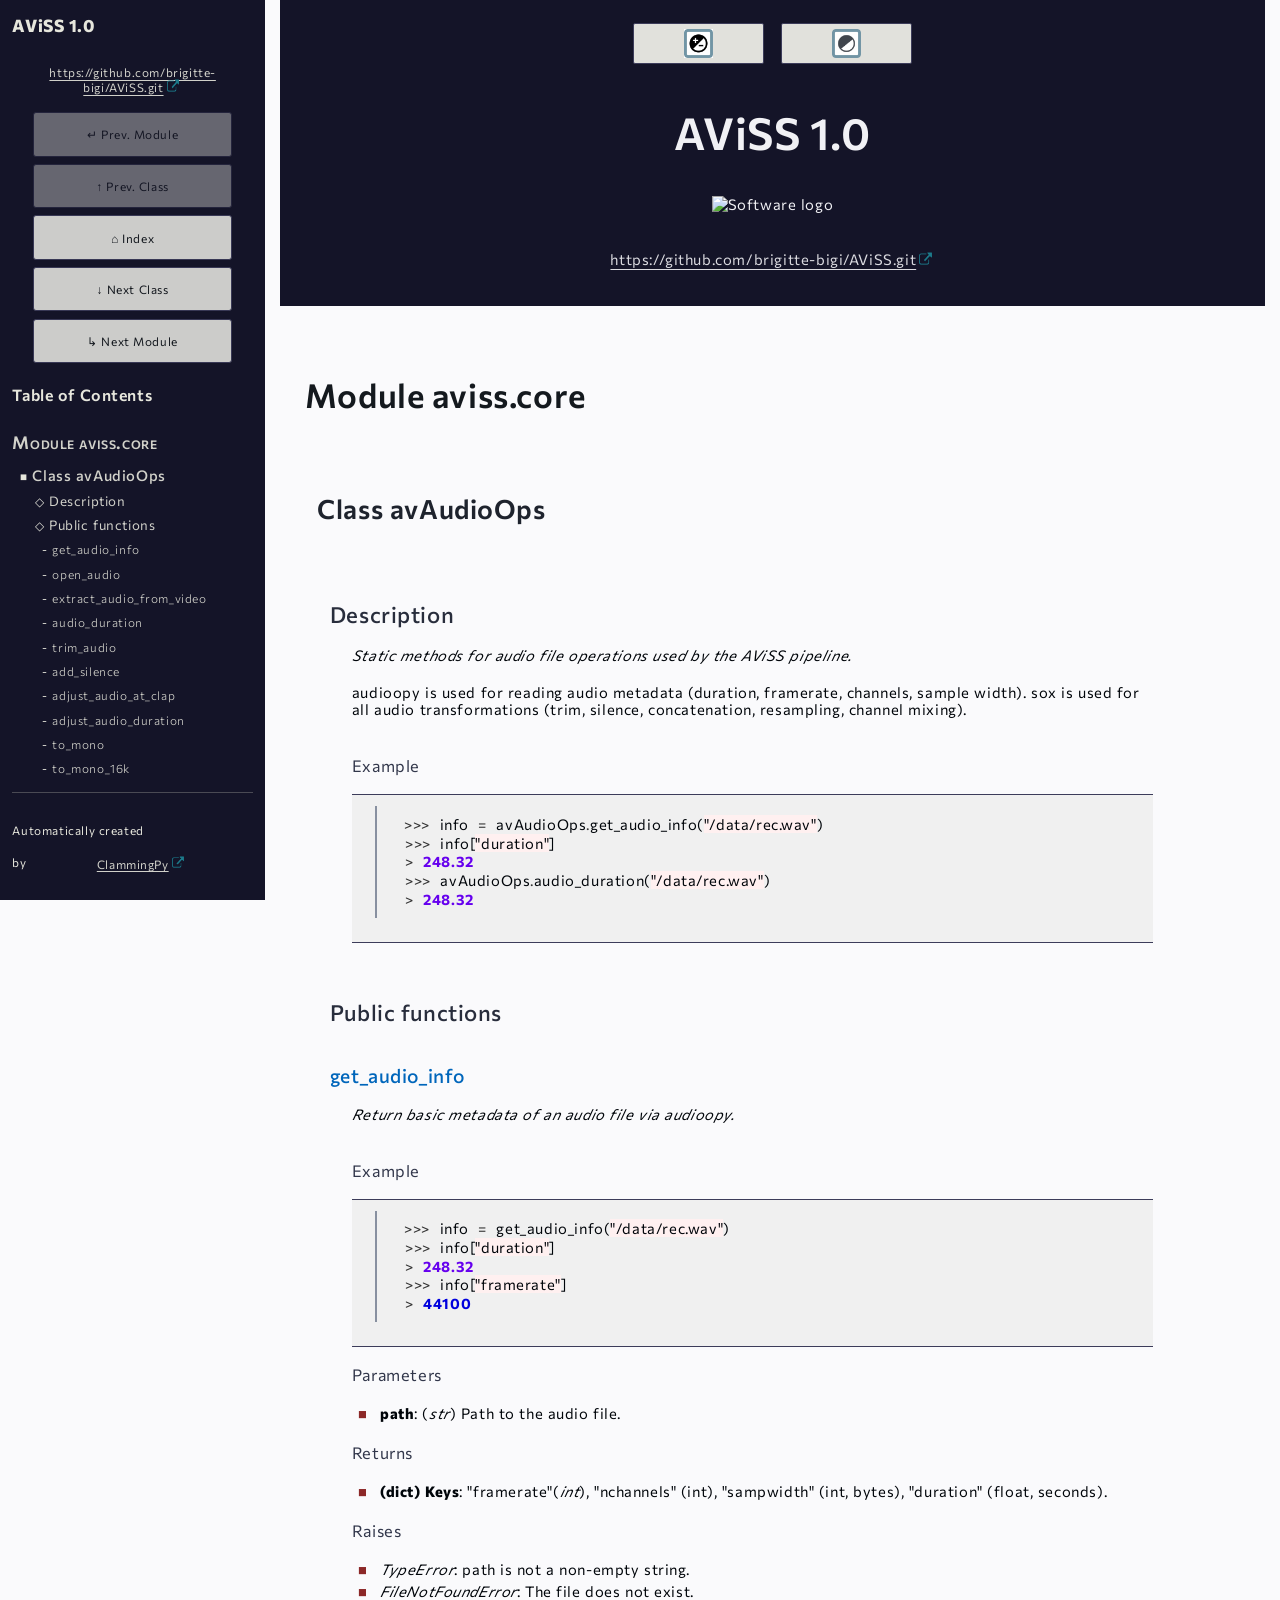
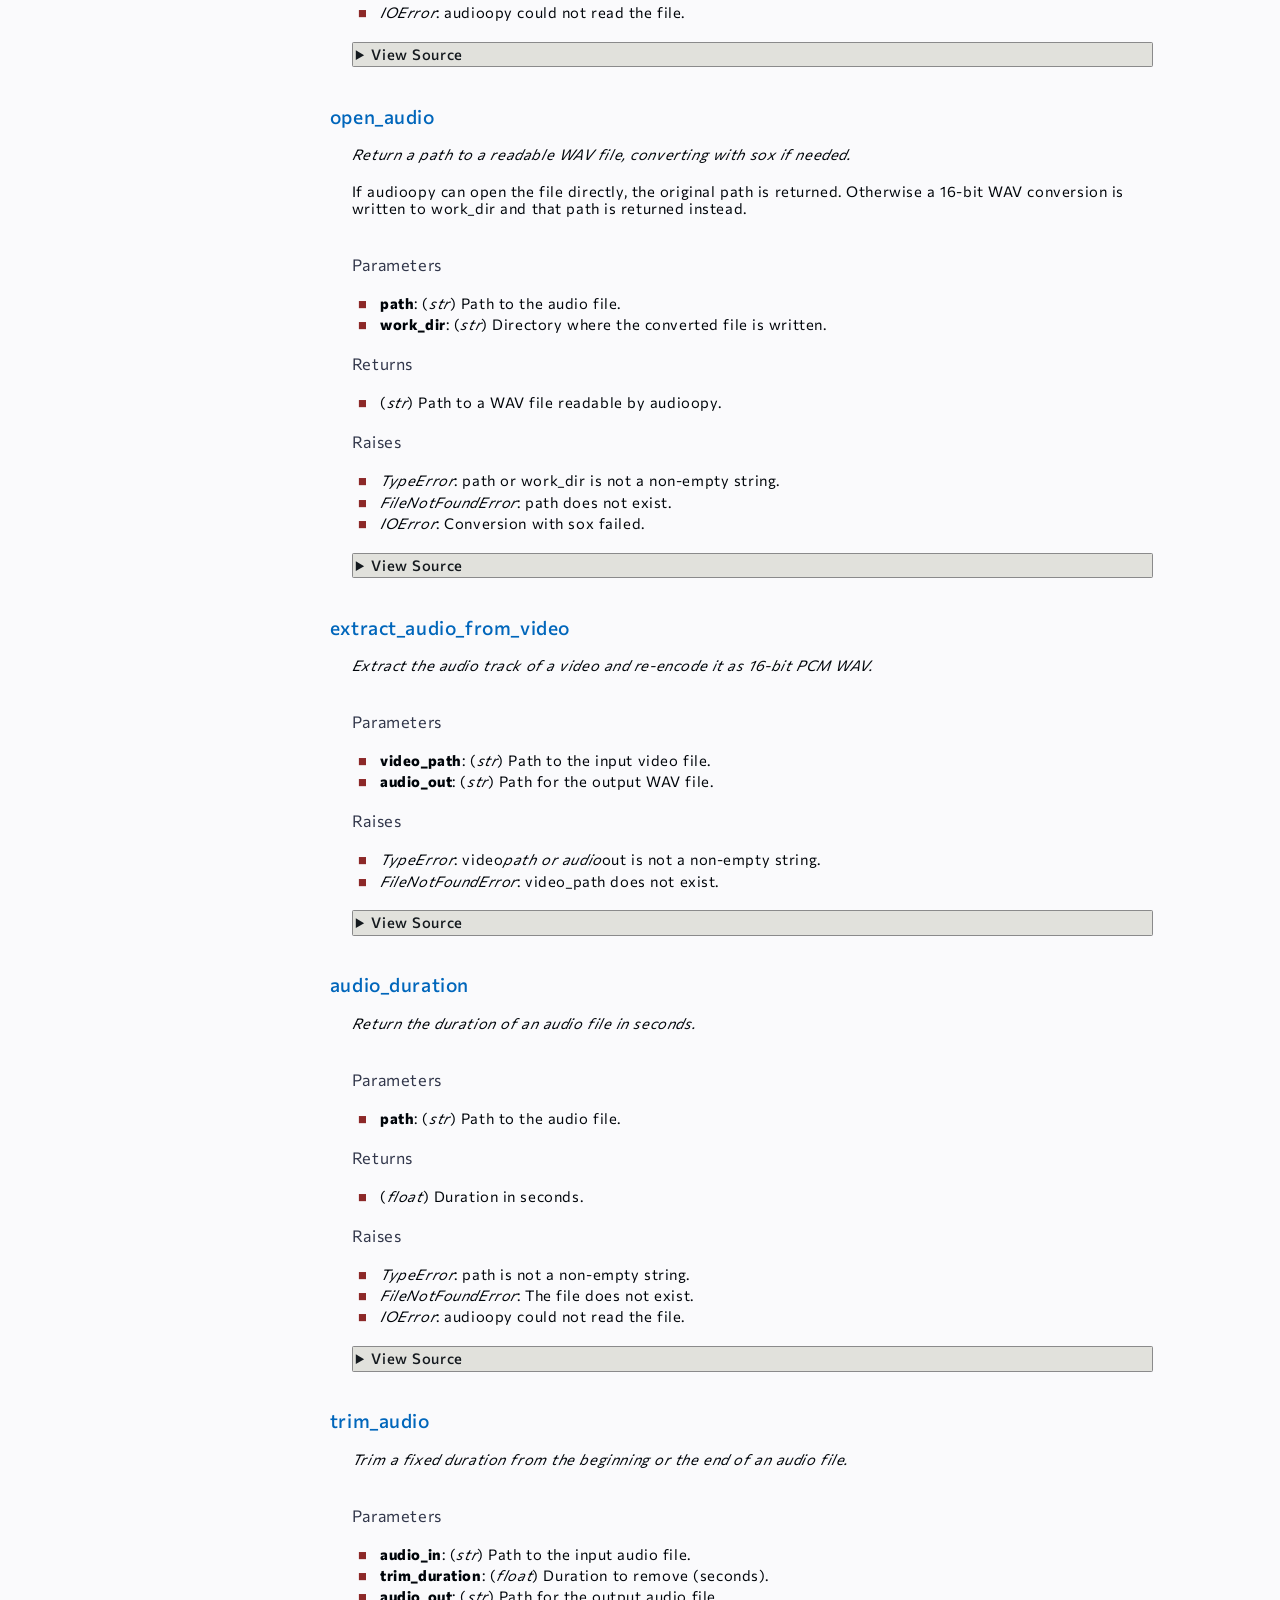
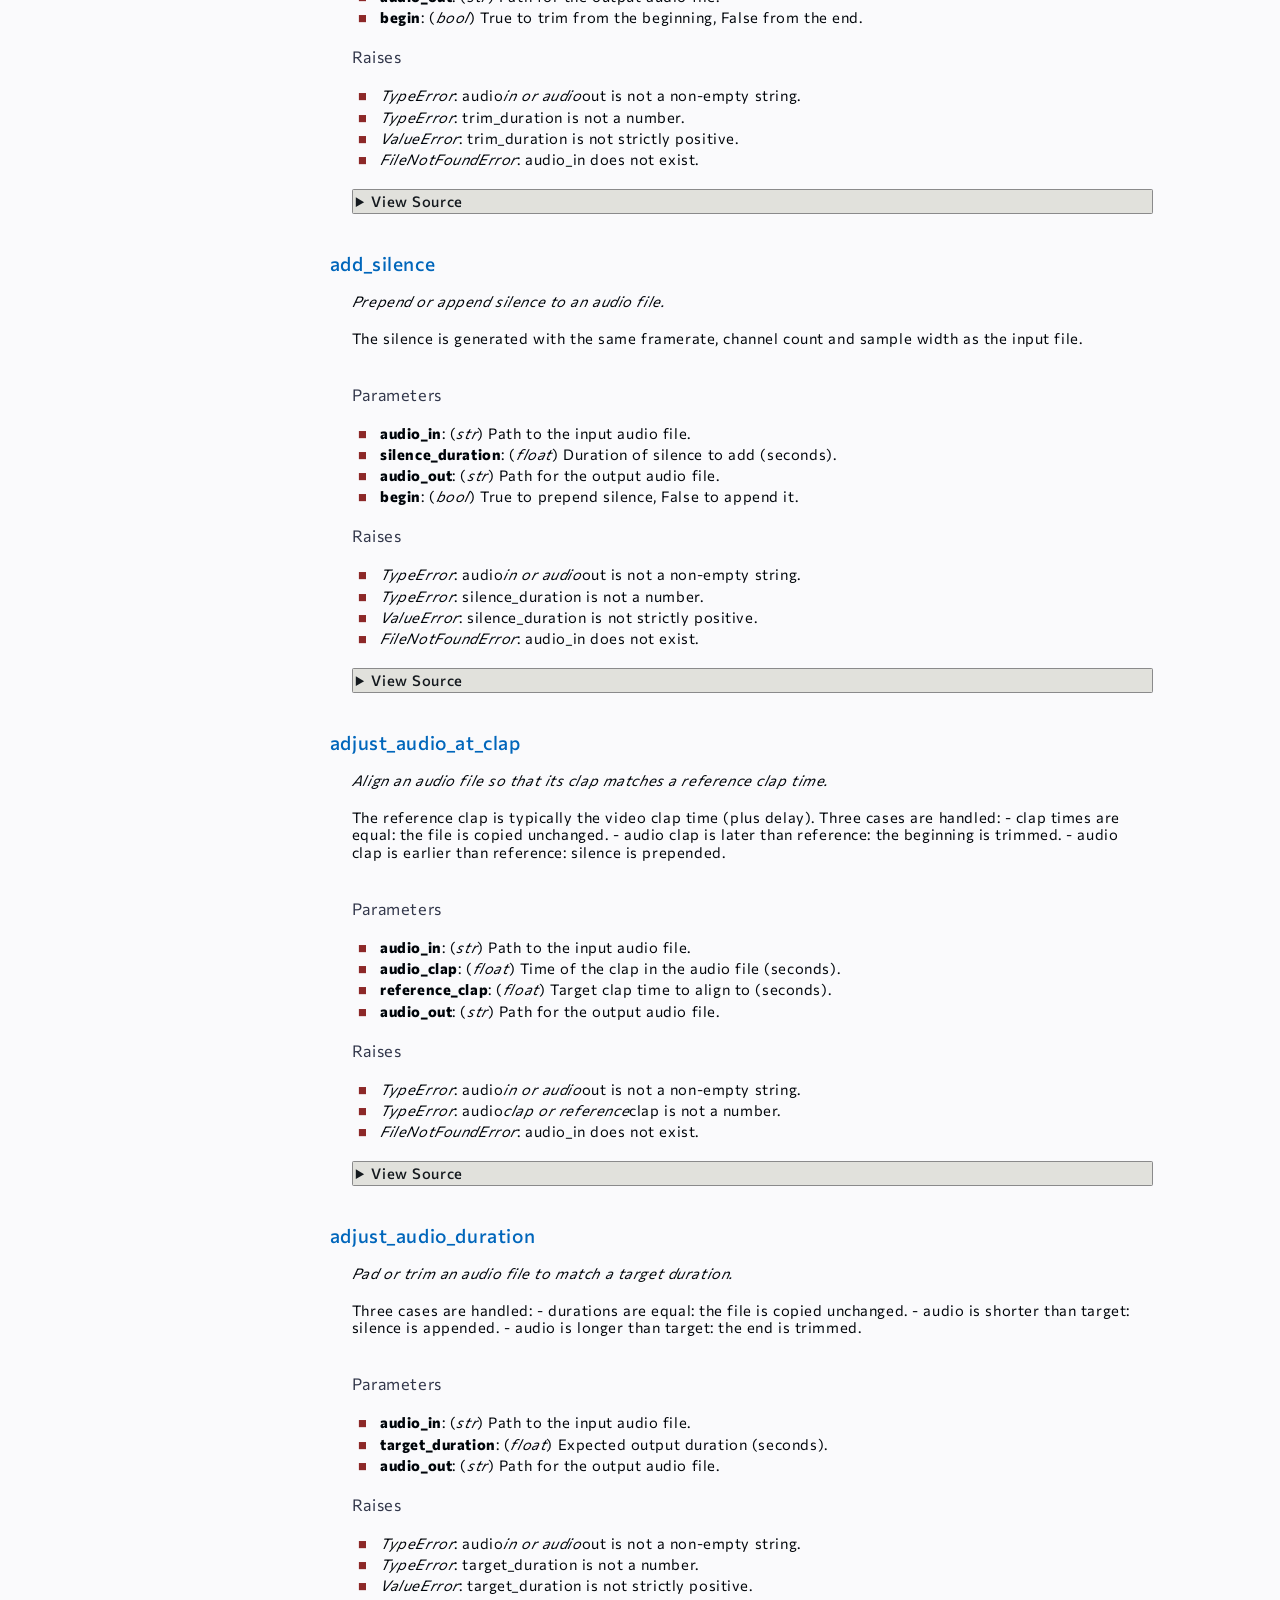
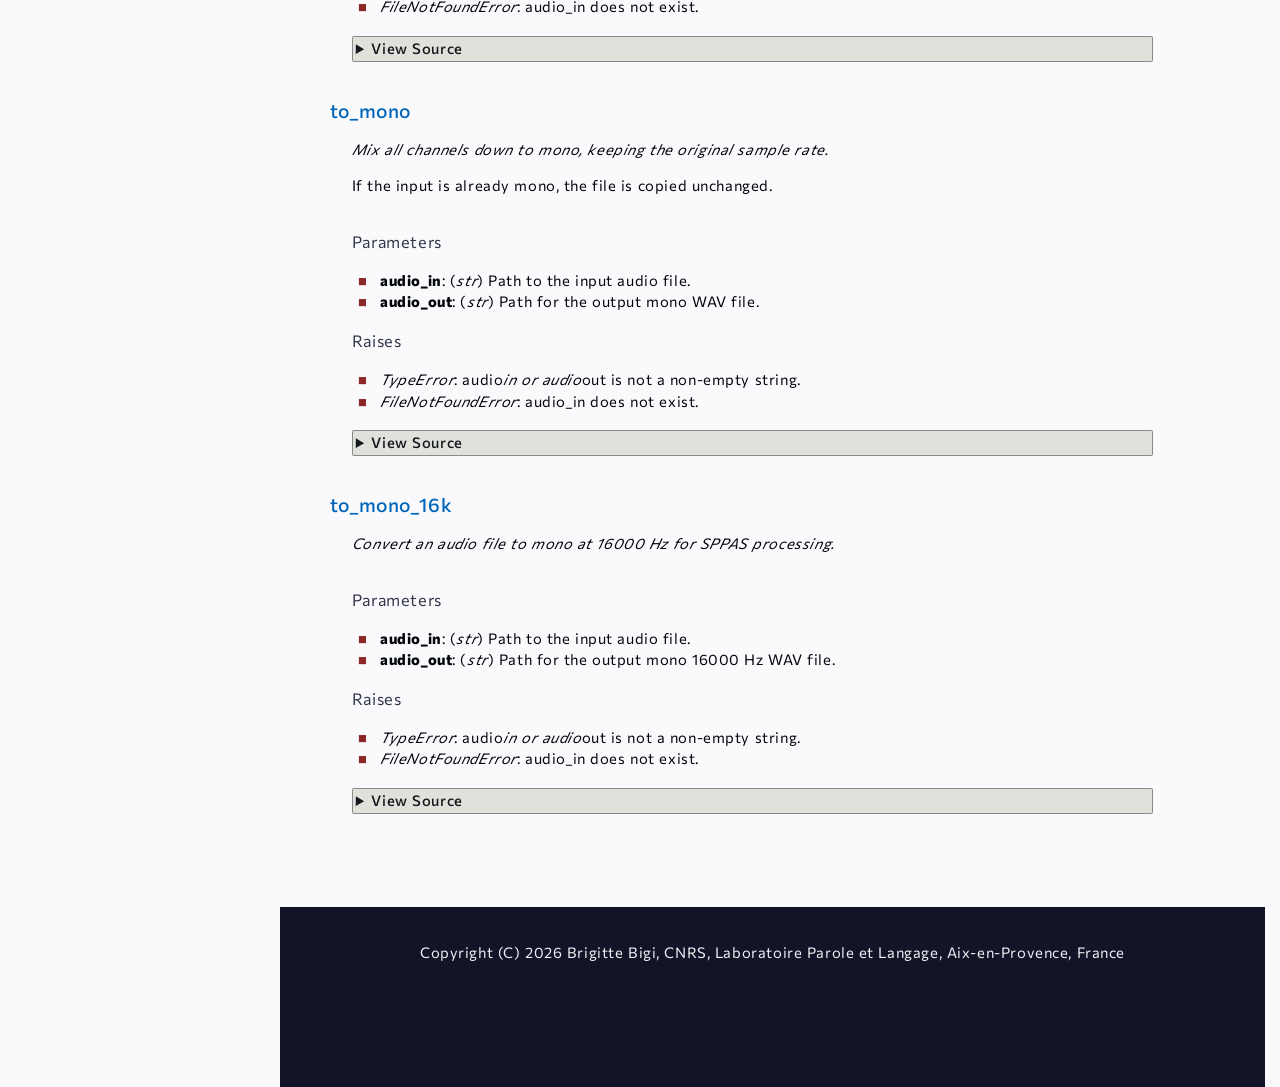
==== docs/avAudioOps.html @ 87223a5c "Add generated documentation and untrack docs/ from .gitignore" ====
<!DOCTYPE html>
<html lang="en">

        <head>
            
            <title>AViSS doc</title>

            <meta charset="utf-8" />
            <meta name="viewport" content="width=device-width, initial-scale=1.0, user-scalable=yes" />
            <meta name="description" content="Python Class Documentation of avAudioOps. Static methods for audio file operations used by the AViSS pipeline." />

            <link rel="logo icon" href="./statics/aviss.png" />
            <link rel="stylesheet" href="./Whakerexa-2.1/wexa_statics/css/wexa.css" type="text/css" />
            <link rel="stylesheet" href="./Whakerexa-2.1/wexa_statics/css/layout.css" type="text/css" />
            <link rel="stylesheet" href="./Whakerexa-2.1/wexa_statics/css/book.css" type="text/css" />
            <link rel="stylesheet" href="./Whakerexa-2.1/wexa_statics/css/menu.css" type="text/css" />
            <link rel="stylesheet" href="./Whakerexa-2.1/wexa_statics/css/code.css" type="text/css" />
            <link rel="stylesheet" href="./statics/clamming.css" type="text/css" />

            <!-- Whakerexa JS loader: ES6 modules on http(s), bundle on file:// -->
            <script>
            (function () {
              const usingFile = (window.location.protocol === 'file:');
              const s = document.createElement('script');
            
              if (usingFile) {
                s.src = './Whakerexa-2.1/wexa_statics/js/wexa.bundle.js';
              } else {
                s.type = 'module';
                s.src = './Whakerexa-2.1/wexa_statics/js/wexa.js';
              }
            
              s.onload = function () {
                window.Wexa.onload.addLoadFunction(function () {
                  const book = new window.Wexa.Book("main-content");
                  book.fill_table(false);
                });
              };
            
              document.head.appendChild(s);
            })();
            </script>

       </head>
       
       <body class="light">
        <header>

            <a role="button" class="skip" href="#main-content" aria-label="Go to main content">
                Go to main content
            </a>
            <nav>
                <ul role="menubar">
                    <li role="none">
                        <button id="btn-contrast" role="menuitem" class="print-off" onclick="window.Wexa.accessibility.switch_contrast_scheme()" aria-label="Contrast">
                            <img class="nav-item-img" src="./Whakerexa-2.1/wexa_statics/icons/contrast_switcher.jpg" alt="Contrast" id="img-contrast"/>
                        </button>
                    </li>
                    <li role="none">
                        <button id="btn-theme" class="print-off" role="menuitem" onclick="window.Wexa.accessibility.switch_color_scheme()" aria-label="Theme" >
                            <img class="nav-item-img" src="./Whakerexa-2.1/wexa_statics/icons/theme_switcher.png" alt="Theme" id="img-theme"/>
                        </button>
                    </li>
                </ul>
            </nav>
        
    <h1>AViSS 1.0</h1>
        <p><img class="small-logo" src="./statics/aviss.png" alt="Software logo"/></p>
        <p><a class="external-link" href="https://github.com/brigitte-bigi/AViSS.git">https://github.com/brigitte-bigi/AViSS.git</a></p>
    </header>
    <nav id="nav-book" class="side-nav">
    <h1>AViSS 1.0</h1>
    <img class="small-logo center" src="./statics/aviss.png" alt=""/>
        <p><a class="external-link" href="https://github.com/brigitte-bigi/AViSS.git">https://github.com/brigitte-bigi/AViSS.git</a></p>
    <ul>
<li><a role="button" tabindex="0" aria-disabled="true"> &crarr; Prev. Module</a></li>
<li><a role="button" tabindex="0" aria-disabled="true"> &uarr; Prev. Class</a></li>
<li><a role="button" tabindex="0" href="index.html"> &#8962; Index</a></li>
<li><a role="button" tabindex="0" href="avVideoOps.html"> &darr; Next Class</a></li>
<li><a role="button" tabindex="0" href="aviss.html"> &rdsh; Next Module</a></li>
    </ul>
    <h2>Table of Contents</h2>
    <ul id="toc"></ul>
    <hr>
    <p><small>Automatically created</small></p><p><small>by <a class="external-link" href="https://clamming.sf.net">ClammingPy</a></small></p>
</nav>
    <main id="main-content">
    <section id="#aviss.core">    <h1>Module aviss.core</h1>
<section id="#avAudioOps">
<h2>Class avAudioOps</h2>

<section>
<h3 id="#description_avAudioOps">Description</h3>
    <article class="docstring">
<p><em>Static methods for audio file operations used by the AViSS pipeline.</em></p>

<p>audioopy is used for reading audio metadata (duration, framerate, channels,
sample width). sox is used for all audio transformations (trim, silence,
concatenation, resampling, channel mixing).</p>

<h5>Example</h5>

<div class="highlight"><pre><span></span><code> <span class="o">&gt;&gt;&gt;</span> <span class="n">info</span> <span class="o">=</span> <span class="n">avAudioOps</span><span class="o">.</span><span class="n">get_audio_info</span><span class="p">(</span><span class="s2">&quot;/data/rec.wav&quot;</span><span class="p">)</span>
 <span class="o">&gt;&gt;&gt;</span> <span class="n">info</span><span class="p">[</span><span class="s2">&quot;duration&quot;</span><span class="p">]</span>
 <span class="o">&gt;</span> <span class="mf">248.32</span>
 <span class="o">&gt;&gt;&gt;</span> <span class="n">avAudioOps</span><span class="o">.</span><span class="n">audio_duration</span><span class="p">(</span><span class="s2">&quot;/data/rec.wav&quot;</span><span class="p">)</span>
 <span class="o">&gt;</span> <span class="mf">248.32</span>
</code></pre></div>

    </article>
</section>
<section>
<h3 id="#public_fct_avAudioOps">Public functions</h3>
<h4>get_audio_info</h4>

    <article class="docstring">
<p><em>Return basic metadata of an audio file via audioopy.</em></p>

<h5>Example</h5>

<div class="highlight"><pre><span></span><code> <span class="o">&gt;&gt;&gt;</span> <span class="n">info</span> <span class="o">=</span> <span class="n">get_audio_info</span><span class="p">(</span><span class="s2">&quot;/data/rec.wav&quot;</span><span class="p">)</span>
 <span class="o">&gt;&gt;&gt;</span> <span class="n">info</span><span class="p">[</span><span class="s2">&quot;duration&quot;</span><span class="p">]</span>
 <span class="o">&gt;</span> <span class="mf">248.32</span>
 <span class="o">&gt;&gt;&gt;</span> <span class="n">info</span><span class="p">[</span><span class="s2">&quot;framerate&quot;</span><span class="p">]</span>
 <span class="o">&gt;</span> <span class="mi">44100</span>
</code></pre></div>

<h5>Parameters</h5>

<ul>
<li><strong>path</strong>: (<em>str</em>) Path to the audio file.</li>
</ul>

<h5>Returns</h5>

<ul>
<li><strong>(dict) Keys</strong>: "framerate"(<em>int</em>), "nchannels" (int), "sampwidth" (int, bytes), "duration" (float, seconds).</li>
</ul>

<h5>Raises</h5>

<ul>
<li><em>TypeError</em>: path is not a non-empty string.</li>
<li><em>FileNotFoundError</em>: The file does not exist.</li>
<li><em>IOError</em>: audioopy could not read the file.</li>
</ul>

    </article>


    <details>
    <summary>
View Source
    </summary>
<div class="highlight"><pre><span></span><code><span class="nd">@staticmethod</span>
<span class="k">def</span><span class="w"> </span><span class="nf">get_audio_info</span><span class="p">(</span><span class="n">path</span><span class="p">:</span> <span class="nb">str</span><span class="p">)</span> <span class="o">-&gt;</span> <span class="nb">dict</span><span class="p">:</span>
<span class="w">    </span><span class="sd">&quot;&quot;&quot;Return basic metadata of an audio file via audioopy.</span>

<span class="sd">        :example:</span>
<span class="sd">        &gt;&gt;&gt; info = get_audio_info(&quot;/data/rec.wav&quot;)</span>
<span class="sd">        &gt;&gt;&gt; info[&quot;duration&quot;]</span>
<span class="sd">        248.32</span>
<span class="sd">        &gt;&gt;&gt; info[&quot;framerate&quot;]</span>
<span class="sd">        44100</span>

<span class="sd">        :param path: (str) Path to the audio file.</span>
<span class="sd">        :return: (dict) Keys: &quot;framerate&quot; (int), &quot;nchannels&quot; (int),</span>
<span class="sd">                 &quot;sampwidth&quot; (int, bytes), &quot;duration&quot; (float, seconds).</span>
<span class="sd">        :raises: TypeError: path is not a non-empty string.</span>
<span class="sd">        :raises: FileNotFoundError: The file does not exist.</span>
<span class="sd">        :raises: IOError: audioopy could not read the file.</span>

<span class="sd">        &quot;&quot;&quot;</span>
    <span class="k">if</span> <span class="nb">isinstance</span><span class="p">(</span><span class="n">path</span><span class="p">,</span> <span class="nb">str</span><span class="p">)</span> <span class="ow">is</span> <span class="kc">False</span> <span class="ow">or</span> <span class="nb">len</span><span class="p">(</span><span class="n">path</span><span class="o">.</span><span class="n">strip</span><span class="p">())</span> <span class="o">==</span> <span class="mi">0</span><span class="p">:</span>
        <span class="k">raise</span> <span class="ne">TypeError</span><span class="p">(</span><span class="s1">&#39;path must be a non-empty string.&#39;</span><span class="p">)</span>
    <span class="n">check_file</span><span class="p">(</span><span class="n">path</span><span class="p">)</span>
    <span class="k">try</span><span class="p">:</span>
        <span class="n">fa</span> <span class="o">=</span> <span class="n">audioopy</span><span class="o">.</span><span class="n">aio</span><span class="o">.</span><span class="n">open</span><span class="p">(</span><span class="n">path</span><span class="p">)</span>
        <span class="n">info</span> <span class="o">=</span> <span class="p">{</span><span class="s1">&#39;framerate&#39;</span><span class="p">:</span> <span class="n">fa</span><span class="o">.</span><span class="n">get_framerate</span><span class="p">(),</span> <span class="s1">&#39;nchannels&#39;</span><span class="p">:</span> <span class="n">fa</span><span class="o">.</span><span class="n">get_nchannels</span><span class="p">(),</span> <span class="s1">&#39;sampwidth&#39;</span><span class="p">:</span> <span class="n">fa</span><span class="o">.</span><span class="n">get_sampwidth</span><span class="p">(),</span> <span class="s1">&#39;duration&#39;</span><span class="p">:</span> <span class="n">fa</span><span class="o">.</span><span class="n">get_duration</span><span class="p">()}</span>
        <span class="n">fa</span><span class="o">.</span><span class="n">close</span><span class="p">()</span>
    <span class="k">except</span> <span class="ne">Exception</span> <span class="k">as</span> <span class="n">e</span><span class="p">:</span>
        <span class="k">raise</span> <span class="ne">IOError</span><span class="p">(</span><span class="sa">f</span><span class="s1">&#39;audioopy could not read </span><span class="si">{</span><span class="n">path</span><span class="si">!r}</span><span class="s1">: </span><span class="si">{</span><span class="n">e</span><span class="si">}</span><span class="s1">.&#39;</span><span class="p">)</span>
    <span class="k">return</span> <span class="n">info</span>
</code></pre></div>

    </details>


<h4>open_audio</h4>

    <article class="docstring">
<p><em>Return a path to a readable WAV file, converting with sox if needed.</em></p>

<p>If audioopy can open the file directly, the original path is returned.
Otherwise a 16-bit WAV conversion is written to work_dir and that path
is returned instead.</p>

<h5>Parameters</h5>

<ul>
<li><strong>path</strong>: (<em>str</em>) Path to the audio file.</li>
<li><strong>work_dir</strong>: (<em>str</em>) Directory where the converted file is written.</li>
</ul>

<h5>Returns</h5>

<ul>
<li>(<em>str</em>) Path to a WAV file readable by audioopy.</li>
</ul>

<h5>Raises</h5>

<ul>
<li><em>TypeError</em>: path or work_dir is not a non-empty string.</li>
<li><em>FileNotFoundError</em>: path does not exist.</li>
<li><em>IOError</em>: Conversion with sox failed.</li>
</ul>

    </article>


    <details>
    <summary>
View Source
    </summary>
<div class="highlight"><pre><span></span><code><span class="nd">@staticmethod</span>
<span class="k">def</span><span class="w"> </span><span class="nf">open_audio</span><span class="p">(</span><span class="n">path</span><span class="p">:</span> <span class="nb">str</span><span class="p">,</span> <span class="n">work_dir</span><span class="p">:</span> <span class="nb">str</span><span class="p">)</span> <span class="o">-&gt;</span> <span class="nb">str</span><span class="p">:</span>
<span class="w">    </span><span class="sd">&quot;&quot;&quot;Return a path to a readable WAV file, converting with sox if needed.</span>

<span class="sd">        If audioopy can open the file directly, the original path is returned.</span>
<span class="sd">        Otherwise a 16-bit WAV conversion is written to work_dir and that path</span>
<span class="sd">        is returned instead.</span>

<span class="sd">        :param path: (str) Path to the audio file.</span>
<span class="sd">        :param work_dir: (str) Directory where the converted file is written.</span>
<span class="sd">        :return: (str) Path to a WAV file readable by audioopy.</span>
<span class="sd">        :raises: TypeError: path or work_dir is not a non-empty string.</span>
<span class="sd">        :raises: FileNotFoundError: path does not exist.</span>
<span class="sd">        :raises: IOError: Conversion with sox failed.</span>

<span class="sd">        &quot;&quot;&quot;</span>
    <span class="k">if</span> <span class="nb">isinstance</span><span class="p">(</span><span class="n">path</span><span class="p">,</span> <span class="nb">str</span><span class="p">)</span> <span class="ow">is</span> <span class="kc">False</span> <span class="ow">or</span> <span class="nb">len</span><span class="p">(</span><span class="n">path</span><span class="o">.</span><span class="n">strip</span><span class="p">())</span> <span class="o">==</span> <span class="mi">0</span><span class="p">:</span>
        <span class="k">raise</span> <span class="ne">TypeError</span><span class="p">(</span><span class="s1">&#39;path must be a non-empty string.&#39;</span><span class="p">)</span>
    <span class="k">if</span> <span class="nb">isinstance</span><span class="p">(</span><span class="n">work_dir</span><span class="p">,</span> <span class="nb">str</span><span class="p">)</span> <span class="ow">is</span> <span class="kc">False</span> <span class="ow">or</span> <span class="nb">len</span><span class="p">(</span><span class="n">work_dir</span><span class="o">.</span><span class="n">strip</span><span class="p">())</span> <span class="o">==</span> <span class="mi">0</span><span class="p">:</span>
        <span class="k">raise</span> <span class="ne">TypeError</span><span class="p">(</span><span class="s1">&#39;work_dir must be a non-empty string.&#39;</span><span class="p">)</span>
    <span class="n">check_file</span><span class="p">(</span><span class="n">path</span><span class="p">)</span>
    <span class="k">try</span><span class="p">:</span>
        <span class="n">fa</span> <span class="o">=</span> <span class="n">audioopy</span><span class="o">.</span><span class="n">aio</span><span class="o">.</span><span class="n">open</span><span class="p">(</span><span class="n">path</span><span class="p">)</span>
        <span class="n">fa</span><span class="o">.</span><span class="n">close</span><span class="p">()</span>
        <span class="k">return</span> <span class="n">path</span>
    <span class="k">except</span> <span class="ne">Exception</span><span class="p">:</span>
        <span class="k">pass</span>
    <span class="n">converted</span> <span class="o">=</span> <span class="n">os</span><span class="o">.</span><span class="n">path</span><span class="o">.</span><span class="n">join</span><span class="p">(</span><span class="n">work_dir</span><span class="p">,</span> <span class="s1">&#39;audio_converted.wav&#39;</span><span class="p">)</span>
    <span class="k">if</span> <span class="n">os</span><span class="o">.</span><span class="n">path</span><span class="o">.</span><span class="n">exists</span><span class="p">(</span><span class="n">converted</span><span class="p">)</span> <span class="ow">is</span> <span class="kc">True</span><span class="p">:</span>
        <span class="k">raise</span> <span class="ne">IOError</span><span class="p">(</span><span class="sa">f</span><span class="s1">&#39;Conversion target already exists: </span><span class="si">{</span><span class="n">converted</span><span class="si">!r}</span><span class="s1">. Remove it before retrying.&#39;</span><span class="p">)</span>
    <span class="n">run_command</span><span class="p">(</span><span class="sa">f</span><span class="s2">&quot;sox &#39;</span><span class="si">{</span><span class="n">path</span><span class="si">}</span><span class="s2">&#39; -b 16 &#39;</span><span class="si">{</span><span class="n">converted</span><span class="si">}</span><span class="s2">&#39;&quot;</span><span class="p">)</span>
    <span class="n">check_file</span><span class="p">(</span><span class="n">converted</span><span class="p">)</span>
    <span class="k">return</span> <span class="n">converted</span>
</code></pre></div>

    </details>


<h4>extract_audio_from_video</h4>

    <article class="docstring">
<p><em>Extract the audio track of a video and re-encode it as 16-bit PCM WAV.</em></p>

<h5>Parameters</h5>

<ul>
<li><strong>video_path</strong>: (<em>str</em>) Path to the input video file.</li>
<li><strong>audio_out</strong>: (<em>str</em>) Path for the output WAV file.</li>
</ul>

<h5>Raises</h5>

<ul>
<li><em>TypeError</em>: video<em>path or audio</em>out is not a non-empty string.</li>
<li><em>FileNotFoundError</em>: video_path does not exist.</li>
</ul>

    </article>


    <details>
    <summary>
View Source
    </summary>
<div class="highlight"><pre><span></span><code><span class="nd">@staticmethod</span>
<span class="k">def</span><span class="w"> </span><span class="nf">extract_audio_from_video</span><span class="p">(</span><span class="n">video_path</span><span class="p">:</span> <span class="nb">str</span><span class="p">,</span> <span class="n">audio_out</span><span class="p">:</span> <span class="nb">str</span><span class="p">)</span> <span class="o">-&gt;</span> <span class="kc">None</span><span class="p">:</span>
<span class="w">    </span><span class="sd">&quot;&quot;&quot;Extract the audio track of a video and re-encode it as 16-bit PCM WAV.</span>

<span class="sd">        :param video_path: (str) Path to the input video file.</span>
<span class="sd">        :param audio_out: (str) Path for the output WAV file.</span>
<span class="sd">        :raises: TypeError: video_path or audio_out is not a non-empty string.</span>
<span class="sd">        :raises: FileNotFoundError: video_path does not exist.</span>

<span class="sd">        &quot;&quot;&quot;</span>
    <span class="k">if</span> <span class="nb">isinstance</span><span class="p">(</span><span class="n">video_path</span><span class="p">,</span> <span class="nb">str</span><span class="p">)</span> <span class="ow">is</span> <span class="kc">False</span> <span class="ow">or</span> <span class="nb">len</span><span class="p">(</span><span class="n">video_path</span><span class="o">.</span><span class="n">strip</span><span class="p">())</span> <span class="o">==</span> <span class="mi">0</span><span class="p">:</span>
        <span class="k">raise</span> <span class="ne">TypeError</span><span class="p">(</span><span class="s1">&#39;video_path must be a non-empty string.&#39;</span><span class="p">)</span>
    <span class="k">if</span> <span class="nb">isinstance</span><span class="p">(</span><span class="n">audio_out</span><span class="p">,</span> <span class="nb">str</span><span class="p">)</span> <span class="ow">is</span> <span class="kc">False</span> <span class="ow">or</span> <span class="nb">len</span><span class="p">(</span><span class="n">audio_out</span><span class="o">.</span><span class="n">strip</span><span class="p">())</span> <span class="o">==</span> <span class="mi">0</span><span class="p">:</span>
        <span class="k">raise</span> <span class="ne">TypeError</span><span class="p">(</span><span class="s1">&#39;audio_out must be a non-empty string.&#39;</span><span class="p">)</span>
    <span class="n">check_file</span><span class="p">(</span><span class="n">video_path</span><span class="p">)</span>
    <span class="n">command</span> <span class="o">=</span> <span class="sa">f</span><span class="s2">&quot;ffmpeg -i &#39;</span><span class="si">{</span><span class="n">video_path</span><span class="si">}</span><span class="s2">&#39; -vn -acodec pcm_s16le &#39;</span><span class="si">{</span><span class="n">audio_out</span><span class="si">}</span><span class="s2">&#39; -nostdin -y&quot;</span>
    <span class="n">run_command</span><span class="p">(</span><span class="n">command</span><span class="p">)</span>
</code></pre></div>

    </details>


<h4>audio_duration</h4>

    <article class="docstring">
<p><em>Return the duration of an audio file in seconds.</em></p>

<h5>Parameters</h5>

<ul>
<li><strong>path</strong>: (<em>str</em>) Path to the audio file.</li>
</ul>

<h5>Returns</h5>

<ul>
<li>(<em>float</em>) Duration in seconds.</li>
</ul>

<h5>Raises</h5>

<ul>
<li><em>TypeError</em>: path is not a non-empty string.</li>
<li><em>FileNotFoundError</em>: The file does not exist.</li>
<li><em>IOError</em>: audioopy could not read the file.</li>
</ul>

    </article>


    <details>
    <summary>
View Source
    </summary>
<div class="highlight"><pre><span></span><code><span class="nd">@staticmethod</span>
<span class="k">def</span><span class="w"> </span><span class="nf">audio_duration</span><span class="p">(</span><span class="n">path</span><span class="p">:</span> <span class="nb">str</span><span class="p">)</span> <span class="o">-&gt;</span> <span class="nb">float</span><span class="p">:</span>
<span class="w">    </span><span class="sd">&quot;&quot;&quot;Return the duration of an audio file in seconds.</span>

<span class="sd">        :param path: (str) Path to the audio file.</span>
<span class="sd">        :return: (float) Duration in seconds.</span>
<span class="sd">        :raises: TypeError: path is not a non-empty string.</span>
<span class="sd">        :raises: FileNotFoundError: The file does not exist.</span>
<span class="sd">        :raises: IOError: audioopy could not read the file.</span>

<span class="sd">        &quot;&quot;&quot;</span>
    <span class="n">info</span> <span class="o">=</span> <span class="n">avAudioOps</span><span class="o">.</span><span class="n">get_audio_info</span><span class="p">(</span><span class="n">path</span><span class="p">)</span>
    <span class="k">return</span> <span class="n">info</span><span class="p">[</span><span class="s1">&#39;duration&#39;</span><span class="p">]</span>
</code></pre></div>

    </details>


<h4>trim_audio</h4>

    <article class="docstring">
<p><em>Trim a fixed duration from the beginning or the end of an audio file.</em></p>

<h5>Parameters</h5>

<ul>
<li><strong>audio_in</strong>: (<em>str</em>) Path to the input audio file.</li>
<li><strong>trim_duration</strong>: (<em>float</em>) Duration to remove (seconds).</li>
<li><strong>audio_out</strong>: (<em>str</em>) Path for the output audio file.</li>
<li><strong>begin</strong>: (<em>bool</em>) True to trim from the beginning, False from the end.</li>
</ul>

<h5>Raises</h5>

<ul>
<li><em>TypeError</em>: audio<em>in or audio</em>out is not a non-empty string.</li>
<li><em>TypeError</em>: trim_duration is not a number.</li>
<li><em>ValueError</em>: trim_duration is not strictly positive.</li>
<li><em>FileNotFoundError</em>: audio_in does not exist.</li>
</ul>

    </article>


    <details>
    <summary>
View Source
    </summary>
<div class="highlight"><pre><span></span><code><span class="nd">@staticmethod</span>
<span class="k">def</span><span class="w"> </span><span class="nf">trim_audio</span><span class="p">(</span><span class="n">audio_in</span><span class="p">:</span> <span class="nb">str</span><span class="p">,</span> <span class="n">trim_duration</span><span class="p">:</span> <span class="nb">float</span><span class="p">,</span> <span class="n">audio_out</span><span class="p">:</span> <span class="nb">str</span><span class="p">,</span> <span class="n">begin</span><span class="p">:</span> <span class="nb">bool</span><span class="o">=</span><span class="kc">True</span><span class="p">)</span> <span class="o">-&gt;</span> <span class="kc">None</span><span class="p">:</span>
<span class="w">    </span><span class="sd">&quot;&quot;&quot;Trim a fixed duration from the beginning or the end of an audio file.</span>

<span class="sd">        :param audio_in: (str) Path to the input audio file.</span>
<span class="sd">        :param trim_duration: (float) Duration to remove (seconds).</span>
<span class="sd">        :param audio_out: (str) Path for the output audio file.</span>
<span class="sd">        :param begin: (bool) True to trim from the beginning, False from the end.</span>
<span class="sd">        :raises: TypeError: audio_in or audio_out is not a non-empty string.</span>
<span class="sd">        :raises: TypeError: trim_duration is not a number.</span>
<span class="sd">        :raises: ValueError: trim_duration is not strictly positive.</span>
<span class="sd">        :raises: FileNotFoundError: audio_in does not exist.</span>

<span class="sd">        &quot;&quot;&quot;</span>
    <span class="k">if</span> <span class="nb">isinstance</span><span class="p">(</span><span class="n">audio_in</span><span class="p">,</span> <span class="nb">str</span><span class="p">)</span> <span class="ow">is</span> <span class="kc">False</span> <span class="ow">or</span> <span class="nb">len</span><span class="p">(</span><span class="n">audio_in</span><span class="o">.</span><span class="n">strip</span><span class="p">())</span> <span class="o">==</span> <span class="mi">0</span><span class="p">:</span>
        <span class="k">raise</span> <span class="ne">TypeError</span><span class="p">(</span><span class="s1">&#39;audio_in must be a non-empty string.&#39;</span><span class="p">)</span>
    <span class="k">if</span> <span class="nb">isinstance</span><span class="p">(</span><span class="n">audio_out</span><span class="p">,</span> <span class="nb">str</span><span class="p">)</span> <span class="ow">is</span> <span class="kc">False</span> <span class="ow">or</span> <span class="nb">len</span><span class="p">(</span><span class="n">audio_out</span><span class="o">.</span><span class="n">strip</span><span class="p">())</span> <span class="o">==</span> <span class="mi">0</span><span class="p">:</span>
        <span class="k">raise</span> <span class="ne">TypeError</span><span class="p">(</span><span class="s1">&#39;audio_out must be a non-empty string.&#39;</span><span class="p">)</span>
    <span class="k">if</span> <span class="nb">isinstance</span><span class="p">(</span><span class="n">trim_duration</span><span class="p">,</span> <span class="p">(</span><span class="nb">int</span><span class="p">,</span> <span class="nb">float</span><span class="p">))</span> <span class="ow">is</span> <span class="kc">False</span><span class="p">:</span>
        <span class="k">raise</span> <span class="ne">TypeError</span><span class="p">(</span><span class="s1">&#39;trim_duration must be a number.&#39;</span><span class="p">)</span>
    <span class="k">if</span> <span class="nb">float</span><span class="p">(</span><span class="n">trim_duration</span><span class="p">)</span> <span class="o">&lt;=</span> <span class="mf">0.0</span><span class="p">:</span>
        <span class="k">raise</span> <span class="ne">ValueError</span><span class="p">(</span><span class="s1">&#39;trim_duration must be strictly positive.&#39;</span><span class="p">)</span>
    <span class="n">check_file</span><span class="p">(</span><span class="n">audio_in</span><span class="p">)</span>
    <span class="n">cur_dur</span> <span class="o">=</span> <span class="n">avAudioOps</span><span class="o">.</span><span class="n">audio_duration</span><span class="p">(</span><span class="n">audio_in</span><span class="p">)</span>
    <span class="n">remaining</span> <span class="o">=</span> <span class="n">cur_dur</span> <span class="o">-</span> <span class="nb">float</span><span class="p">(</span><span class="n">trim_duration</span><span class="p">)</span>
    <span class="k">if</span> <span class="n">begin</span> <span class="ow">is</span> <span class="kc">True</span><span class="p">:</span>
        <span class="n">trim_start</span> <span class="o">=</span> <span class="nb">float</span><span class="p">(</span><span class="n">trim_duration</span><span class="p">)</span>
    <span class="k">else</span><span class="p">:</span>
        <span class="n">trim_start</span> <span class="o">=</span> <span class="mf">0.0</span>
    <span class="n">command</span> <span class="o">=</span> <span class="sa">f</span><span class="s2">&quot;sox &#39;</span><span class="si">{</span><span class="n">audio_in</span><span class="si">}</span><span class="s2">&#39; &#39;</span><span class="si">{</span><span class="n">audio_out</span><span class="si">}</span><span class="s2">&#39; trim </span><span class="si">{</span><span class="n">trim_start</span><span class="si">:</span><span class="s2">f</span><span class="si">}</span><span class="s2"> </span><span class="si">{</span><span class="n">remaining</span><span class="si">:</span><span class="s2">f</span><span class="si">}</span><span class="s2">&quot;</span>
    <span class="n">run_command</span><span class="p">(</span><span class="n">command</span><span class="p">)</span>
</code></pre></div>

    </details>


<h4>add_silence</h4>

    <article class="docstring">
<p><em>Prepend or append silence to an audio file.</em></p>

<p>The silence is generated with the same framerate, channel count and
sample width as the input file.</p>

<h5>Parameters</h5>

<ul>
<li><strong>audio_in</strong>: (<em>str</em>) Path to the input audio file.</li>
<li><strong>silence_duration</strong>: (<em>float</em>) Duration of silence to add (seconds).</li>
<li><strong>audio_out</strong>: (<em>str</em>) Path for the output audio file.</li>
<li><strong>begin</strong>: (<em>bool</em>) True to prepend silence, False to append it.</li>
</ul>

<h5>Raises</h5>

<ul>
<li><em>TypeError</em>: audio<em>in or audio</em>out is not a non-empty string.</li>
<li><em>TypeError</em>: silence_duration is not a number.</li>
<li><em>ValueError</em>: silence_duration is not strictly positive.</li>
<li><em>FileNotFoundError</em>: audio_in does not exist.</li>
</ul>

    </article>


    <details>
    <summary>
View Source
    </summary>
<div class="highlight"><pre><span></span><code><span class="nd">@staticmethod</span>
<span class="k">def</span><span class="w"> </span><span class="nf">add_silence</span><span class="p">(</span><span class="n">audio_in</span><span class="p">:</span> <span class="nb">str</span><span class="p">,</span> <span class="n">silence_duration</span><span class="p">:</span> <span class="nb">float</span><span class="p">,</span> <span class="n">audio_out</span><span class="p">:</span> <span class="nb">str</span><span class="p">,</span> <span class="n">begin</span><span class="p">:</span> <span class="nb">bool</span><span class="o">=</span><span class="kc">True</span><span class="p">)</span> <span class="o">-&gt;</span> <span class="kc">None</span><span class="p">:</span>
<span class="w">    </span><span class="sd">&quot;&quot;&quot;Prepend or append silence to an audio file.</span>

<span class="sd">        The silence is generated with the same framerate, channel count and</span>
<span class="sd">        sample width as the input file.</span>

<span class="sd">        :param audio_in: (str) Path to the input audio file.</span>
<span class="sd">        :param silence_duration: (float) Duration of silence to add (seconds).</span>
<span class="sd">        :param audio_out: (str) Path for the output audio file.</span>
<span class="sd">        :param begin: (bool) True to prepend silence, False to append it.</span>
<span class="sd">        :raises: TypeError: audio_in or audio_out is not a non-empty string.</span>
<span class="sd">        :raises: TypeError: silence_duration is not a number.</span>
<span class="sd">        :raises: ValueError: silence_duration is not strictly positive.</span>
<span class="sd">        :raises: FileNotFoundError: audio_in does not exist.</span>

<span class="sd">        &quot;&quot;&quot;</span>
    <span class="k">if</span> <span class="nb">isinstance</span><span class="p">(</span><span class="n">audio_in</span><span class="p">,</span> <span class="nb">str</span><span class="p">)</span> <span class="ow">is</span> <span class="kc">False</span> <span class="ow">or</span> <span class="nb">len</span><span class="p">(</span><span class="n">audio_in</span><span class="o">.</span><span class="n">strip</span><span class="p">())</span> <span class="o">==</span> <span class="mi">0</span><span class="p">:</span>
        <span class="k">raise</span> <span class="ne">TypeError</span><span class="p">(</span><span class="s1">&#39;audio_in must be a non-empty string.&#39;</span><span class="p">)</span>
    <span class="k">if</span> <span class="nb">isinstance</span><span class="p">(</span><span class="n">audio_out</span><span class="p">,</span> <span class="nb">str</span><span class="p">)</span> <span class="ow">is</span> <span class="kc">False</span> <span class="ow">or</span> <span class="nb">len</span><span class="p">(</span><span class="n">audio_out</span><span class="o">.</span><span class="n">strip</span><span class="p">())</span> <span class="o">==</span> <span class="mi">0</span><span class="p">:</span>
        <span class="k">raise</span> <span class="ne">TypeError</span><span class="p">(</span><span class="s1">&#39;audio_out must be a non-empty string.&#39;</span><span class="p">)</span>
    <span class="k">if</span> <span class="nb">isinstance</span><span class="p">(</span><span class="n">silence_duration</span><span class="p">,</span> <span class="p">(</span><span class="nb">int</span><span class="p">,</span> <span class="nb">float</span><span class="p">))</span> <span class="ow">is</span> <span class="kc">False</span><span class="p">:</span>
        <span class="k">raise</span> <span class="ne">TypeError</span><span class="p">(</span><span class="s1">&#39;silence_duration must be a number.&#39;</span><span class="p">)</span>
    <span class="k">if</span> <span class="nb">float</span><span class="p">(</span><span class="n">silence_duration</span><span class="p">)</span> <span class="o">&lt;=</span> <span class="mf">0.0</span><span class="p">:</span>
        <span class="k">raise</span> <span class="ne">ValueError</span><span class="p">(</span><span class="s1">&#39;silence_duration must be strictly positive.&#39;</span><span class="p">)</span>
    <span class="n">check_file</span><span class="p">(</span><span class="n">audio_in</span><span class="p">)</span>
    <span class="n">info</span> <span class="o">=</span> <span class="n">avAudioOps</span><span class="o">.</span><span class="n">get_audio_info</span><span class="p">(</span><span class="n">audio_in</span><span class="p">)</span>
    <span class="n">silence_tmp</span> <span class="o">=</span> <span class="n">os</span><span class="o">.</span><span class="n">path</span><span class="o">.</span><span class="n">join</span><span class="p">(</span><span class="n">os</span><span class="o">.</span><span class="n">path</span><span class="o">.</span><span class="n">dirname</span><span class="p">(</span><span class="n">audio_out</span><span class="p">),</span> <span class="s1">&#39;_silence_tmp.wav&#39;</span><span class="p">)</span>
    <span class="n">command</span> <span class="o">=</span> <span class="sa">f</span><span class="s2">&quot;sox -n -r </span><span class="si">{</span><span class="n">info</span><span class="p">[</span><span class="s1">&#39;framerate&#39;</span><span class="p">]</span><span class="si">:</span><span class="s2">d</span><span class="si">}</span><span class="s2"> -c </span><span class="si">{</span><span class="n">info</span><span class="p">[</span><span class="s1">&#39;nchannels&#39;</span><span class="p">]</span><span class="si">:</span><span class="s2">d</span><span class="si">}</span><span class="s2"> -b </span><span class="si">{</span><span class="n">info</span><span class="p">[</span><span class="s1">&#39;sampwidth&#39;</span><span class="p">]</span><span class="w"> </span><span class="o">*</span><span class="w"> </span><span class="mi">8</span><span class="si">:</span><span class="s2">d</span><span class="si">}</span><span class="s2"> &#39;</span><span class="si">{</span><span class="n">silence_tmp</span><span class="si">}</span><span class="s2">&#39; trim 0.0 </span><span class="si">{</span><span class="nb">float</span><span class="p">(</span><span class="n">silence_duration</span><span class="p">)</span><span class="si">:</span><span class="s2">f</span><span class="si">}</span><span class="s2">&quot;</span>
    <span class="n">run_command</span><span class="p">(</span><span class="n">command</span><span class="p">)</span>
    <span class="k">if</span> <span class="n">begin</span> <span class="ow">is</span> <span class="kc">True</span><span class="p">:</span>
        <span class="n">command</span> <span class="o">=</span> <span class="sa">f</span><span class="s2">&quot;sox &#39;</span><span class="si">{</span><span class="n">silence_tmp</span><span class="si">}</span><span class="s2">&#39; &#39;</span><span class="si">{</span><span class="n">audio_in</span><span class="si">}</span><span class="s2">&#39; &#39;</span><span class="si">{</span><span class="n">audio_out</span><span class="si">}</span><span class="s2">&#39;&quot;</span>
    <span class="k">else</span><span class="p">:</span>
        <span class="n">command</span> <span class="o">=</span> <span class="sa">f</span><span class="s2">&quot;sox &#39;</span><span class="si">{</span><span class="n">audio_in</span><span class="si">}</span><span class="s2">&#39; &#39;</span><span class="si">{</span><span class="n">silence_tmp</span><span class="si">}</span><span class="s2">&#39; &#39;</span><span class="si">{</span><span class="n">audio_out</span><span class="si">}</span><span class="s2">&#39;&quot;</span>
    <span class="n">run_command</span><span class="p">(</span><span class="n">command</span><span class="p">)</span>
    <span class="k">if</span> <span class="n">os</span><span class="o">.</span><span class="n">path</span><span class="o">.</span><span class="n">isfile</span><span class="p">(</span><span class="n">silence_tmp</span><span class="p">)</span> <span class="ow">is</span> <span class="kc">True</span><span class="p">:</span>
        <span class="n">os</span><span class="o">.</span><span class="n">remove</span><span class="p">(</span><span class="n">silence_tmp</span><span class="p">)</span>
</code></pre></div>

    </details>


<h4>adjust_audio_at_clap</h4>

    <article class="docstring">
<p><em>Align an audio file so that its clap matches a reference clap time.</em></p>

<p>The reference clap is typically the video clap time (plus delay).
Three cases are handled:
- clap times are equal: the file is copied unchanged.
- audio clap is later than reference: the beginning is trimmed.
- audio clap is earlier than reference: silence is prepended.</p>

<h5>Parameters</h5>

<ul>
<li><strong>audio_in</strong>: (<em>str</em>) Path to the input audio file.</li>
<li><strong>audio_clap</strong>: (<em>float</em>) Time of the clap in the audio file (seconds).</li>
<li><strong>reference_clap</strong>: (<em>float</em>) Target clap time to align to (seconds).</li>
<li><strong>audio_out</strong>: (<em>str</em>) Path for the output audio file.</li>
</ul>

<h5>Raises</h5>

<ul>
<li><em>TypeError</em>: audio<em>in or audio</em>out is not a non-empty string.</li>
<li><em>TypeError</em>: audio<em>clap or reference</em>clap is not a number.</li>
<li><em>FileNotFoundError</em>: audio_in does not exist.</li>
</ul>

    </article>


    <details>
    <summary>
View Source
    </summary>
<div class="highlight"><pre><span></span><code><span class="nd">@staticmethod</span>
<span class="k">def</span><span class="w"> </span><span class="nf">adjust_audio_at_clap</span><span class="p">(</span><span class="n">audio_in</span><span class="p">:</span> <span class="nb">str</span><span class="p">,</span> <span class="n">audio_clap</span><span class="p">:</span> <span class="nb">float</span><span class="p">,</span> <span class="n">reference_clap</span><span class="p">:</span> <span class="nb">float</span><span class="p">,</span> <span class="n">audio_out</span><span class="p">:</span> <span class="nb">str</span><span class="p">)</span> <span class="o">-&gt;</span> <span class="kc">None</span><span class="p">:</span>
<span class="w">    </span><span class="sd">&quot;&quot;&quot;Align an audio file so that its clap matches a reference clap time.</span>

<span class="sd">        The reference clap is typically the video clap time (plus delay).</span>
<span class="sd">        Three cases are handled:</span>
<span class="sd">            - clap times are equal: the file is copied unchanged.</span>
<span class="sd">            - audio clap is later than reference: the beginning is trimmed.</span>
<span class="sd">            - audio clap is earlier than reference: silence is prepended.</span>

<span class="sd">        :param audio_in: (str) Path to the input audio file.</span>
<span class="sd">        :param audio_clap: (float) Time of the clap in the audio file (seconds).</span>
<span class="sd">        :param reference_clap: (float) Target clap time to align to (seconds).</span>
<span class="sd">        :param audio_out: (str) Path for the output audio file.</span>
<span class="sd">        :raises: TypeError: audio_in or audio_out is not a non-empty string.</span>
<span class="sd">        :raises: TypeError: audio_clap or reference_clap is not a number.</span>
<span class="sd">        :raises: FileNotFoundError: audio_in does not exist.</span>

<span class="sd">        &quot;&quot;&quot;</span>
    <span class="k">if</span> <span class="nb">isinstance</span><span class="p">(</span><span class="n">audio_in</span><span class="p">,</span> <span class="nb">str</span><span class="p">)</span> <span class="ow">is</span> <span class="kc">False</span> <span class="ow">or</span> <span class="nb">len</span><span class="p">(</span><span class="n">audio_in</span><span class="o">.</span><span class="n">strip</span><span class="p">())</span> <span class="o">==</span> <span class="mi">0</span><span class="p">:</span>
        <span class="k">raise</span> <span class="ne">TypeError</span><span class="p">(</span><span class="s1">&#39;audio_in must be a non-empty string.&#39;</span><span class="p">)</span>
    <span class="k">if</span> <span class="nb">isinstance</span><span class="p">(</span><span class="n">audio_out</span><span class="p">,</span> <span class="nb">str</span><span class="p">)</span> <span class="ow">is</span> <span class="kc">False</span> <span class="ow">or</span> <span class="nb">len</span><span class="p">(</span><span class="n">audio_out</span><span class="o">.</span><span class="n">strip</span><span class="p">())</span> <span class="o">==</span> <span class="mi">0</span><span class="p">:</span>
        <span class="k">raise</span> <span class="ne">TypeError</span><span class="p">(</span><span class="s1">&#39;audio_out must be a non-empty string.&#39;</span><span class="p">)</span>
    <span class="k">if</span> <span class="nb">isinstance</span><span class="p">(</span><span class="n">audio_clap</span><span class="p">,</span> <span class="p">(</span><span class="nb">int</span><span class="p">,</span> <span class="nb">float</span><span class="p">))</span> <span class="ow">is</span> <span class="kc">False</span><span class="p">:</span>
        <span class="k">raise</span> <span class="ne">TypeError</span><span class="p">(</span><span class="s1">&#39;audio_clap must be a number.&#39;</span><span class="p">)</span>
    <span class="k">if</span> <span class="nb">isinstance</span><span class="p">(</span><span class="n">reference_clap</span><span class="p">,</span> <span class="p">(</span><span class="nb">int</span><span class="p">,</span> <span class="nb">float</span><span class="p">))</span> <span class="ow">is</span> <span class="kc">False</span><span class="p">:</span>
        <span class="k">raise</span> <span class="ne">TypeError</span><span class="p">(</span><span class="s1">&#39;reference_clap must be a number.&#39;</span><span class="p">)</span>
    <span class="n">check_file</span><span class="p">(</span><span class="n">audio_in</span><span class="p">)</span>
    <span class="n">delta</span> <span class="o">=</span> <span class="nb">float</span><span class="p">(</span><span class="n">reference_clap</span><span class="p">)</span> <span class="o">-</span> <span class="nb">float</span><span class="p">(</span><span class="n">audio_clap</span><span class="p">)</span>
    <span class="k">if</span> <span class="n">delta</span> <span class="o">==</span> <span class="mf">0.0</span><span class="p">:</span>
        <span class="n">aviss_logger</span><span class="o">.</span><span class="n">write</span><span class="p">(</span><span class="s1">&#39;Already matching. Nothing to do.&#39;</span><span class="p">)</span>
        <span class="n">shutil</span><span class="o">.</span><span class="n">copy</span><span class="p">(</span><span class="n">audio_in</span><span class="p">,</span> <span class="n">audio_out</span><span class="p">)</span>
    <span class="k">elif</span> <span class="n">delta</span> <span class="o">&lt;</span> <span class="mf">0.0</span><span class="p">:</span>
        <span class="n">aviss_logger</span><span class="o">.</span><span class="n">write</span><span class="p">(</span><span class="sa">f</span><span class="s1">&#39;Trim the beginning of the audio of </span><span class="si">{</span><span class="o">-</span><span class="n">delta</span><span class="si">:</span><span class="s1">f</span><span class="si">}</span><span class="s1"> seconds&#39;</span><span class="p">)</span>
        <span class="n">avAudioOps</span><span class="o">.</span><span class="n">trim_audio</span><span class="p">(</span><span class="n">audio_in</span><span class="p">,</span> <span class="o">-</span><span class="n">delta</span><span class="p">,</span> <span class="n">audio_out</span><span class="p">,</span> <span class="n">begin</span><span class="o">=</span><span class="kc">True</span><span class="p">)</span>
    <span class="k">else</span><span class="p">:</span>
        <span class="n">aviss_logger</span><span class="o">.</span><span class="n">write</span><span class="p">(</span><span class="sa">f</span><span class="s1">&#39;Add </span><span class="si">{</span><span class="n">delta</span><span class="si">:</span><span class="s1">f</span><span class="si">}</span><span class="s1"> seconds of silence at the beginning of the audio&#39;</span><span class="p">)</span>
        <span class="n">avAudioOps</span><span class="o">.</span><span class="n">add_silence</span><span class="p">(</span><span class="n">audio_in</span><span class="p">,</span> <span class="n">delta</span><span class="p">,</span> <span class="n">audio_out</span><span class="p">,</span> <span class="n">begin</span><span class="o">=</span><span class="kc">True</span><span class="p">)</span>
</code></pre></div>

    </details>


<h4>adjust_audio_duration</h4>

    <article class="docstring">
<p><em>Pad or trim an audio file to match a target duration.</em></p>

<p>Three cases are handled:
- durations are equal: the file is copied unchanged.
- audio is shorter than target: silence is appended.
- audio is longer than target: the end is trimmed.</p>

<h5>Parameters</h5>

<ul>
<li><strong>audio_in</strong>: (<em>str</em>) Path to the input audio file.</li>
<li><strong>target_duration</strong>: (<em>float</em>) Expected output duration (seconds).</li>
<li><strong>audio_out</strong>: (<em>str</em>) Path for the output audio file.</li>
</ul>

<h5>Raises</h5>

<ul>
<li><em>TypeError</em>: audio<em>in or audio</em>out is not a non-empty string.</li>
<li><em>TypeError</em>: target_duration is not a number.</li>
<li><em>ValueError</em>: target_duration is not strictly positive.</li>
<li><em>FileNotFoundError</em>: audio_in does not exist.</li>
</ul>

    </article>


    <details>
    <summary>
View Source
    </summary>
<div class="highlight"><pre><span></span><code><span class="nd">@staticmethod</span>
<span class="k">def</span><span class="w"> </span><span class="nf">adjust_audio_duration</span><span class="p">(</span><span class="n">audio_in</span><span class="p">:</span> <span class="nb">str</span><span class="p">,</span> <span class="n">target_duration</span><span class="p">:</span> <span class="nb">float</span><span class="p">,</span> <span class="n">audio_out</span><span class="p">:</span> <span class="nb">str</span><span class="p">)</span> <span class="o">-&gt;</span> <span class="kc">None</span><span class="p">:</span>
<span class="w">    </span><span class="sd">&quot;&quot;&quot;Pad or trim an audio file to match a target duration.</span>

<span class="sd">        Three cases are handled:</span>
<span class="sd">            - durations are equal: the file is copied unchanged.</span>
<span class="sd">            - audio is shorter than target: silence is appended.</span>
<span class="sd">            - audio is longer than target: the end is trimmed.</span>

<span class="sd">        :param audio_in: (str) Path to the input audio file.</span>
<span class="sd">        :param target_duration: (float) Expected output duration (seconds).</span>
<span class="sd">        :param audio_out: (str) Path for the output audio file.</span>
<span class="sd">        :raises: TypeError: audio_in or audio_out is not a non-empty string.</span>
<span class="sd">        :raises: TypeError: target_duration is not a number.</span>
<span class="sd">        :raises: ValueError: target_duration is not strictly positive.</span>
<span class="sd">        :raises: FileNotFoundError: audio_in does not exist.</span>

<span class="sd">        &quot;&quot;&quot;</span>
    <span class="k">if</span> <span class="nb">isinstance</span><span class="p">(</span><span class="n">audio_in</span><span class="p">,</span> <span class="nb">str</span><span class="p">)</span> <span class="ow">is</span> <span class="kc">False</span> <span class="ow">or</span> <span class="nb">len</span><span class="p">(</span><span class="n">audio_in</span><span class="o">.</span><span class="n">strip</span><span class="p">())</span> <span class="o">==</span> <span class="mi">0</span><span class="p">:</span>
        <span class="k">raise</span> <span class="ne">TypeError</span><span class="p">(</span><span class="s1">&#39;audio_in must be a non-empty string.&#39;</span><span class="p">)</span>
    <span class="k">if</span> <span class="nb">isinstance</span><span class="p">(</span><span class="n">audio_out</span><span class="p">,</span> <span class="nb">str</span><span class="p">)</span> <span class="ow">is</span> <span class="kc">False</span> <span class="ow">or</span> <span class="nb">len</span><span class="p">(</span><span class="n">audio_out</span><span class="o">.</span><span class="n">strip</span><span class="p">())</span> <span class="o">==</span> <span class="mi">0</span><span class="p">:</span>
        <span class="k">raise</span> <span class="ne">TypeError</span><span class="p">(</span><span class="s1">&#39;audio_out must be a non-empty string.&#39;</span><span class="p">)</span>
    <span class="k">if</span> <span class="nb">isinstance</span><span class="p">(</span><span class="n">target_duration</span><span class="p">,</span> <span class="p">(</span><span class="nb">int</span><span class="p">,</span> <span class="nb">float</span><span class="p">))</span> <span class="ow">is</span> <span class="kc">False</span><span class="p">:</span>
        <span class="k">raise</span> <span class="ne">TypeError</span><span class="p">(</span><span class="s1">&#39;target_duration must be a number.&#39;</span><span class="p">)</span>
    <span class="k">if</span> <span class="nb">float</span><span class="p">(</span><span class="n">target_duration</span><span class="p">)</span> <span class="o">&lt;=</span> <span class="mf">0.0</span><span class="p">:</span>
        <span class="k">raise</span> <span class="ne">ValueError</span><span class="p">(</span><span class="s1">&#39;target_duration must be strictly positive.&#39;</span><span class="p">)</span>
    <span class="n">check_file</span><span class="p">(</span><span class="n">audio_in</span><span class="p">)</span>
    <span class="n">cur_dur</span> <span class="o">=</span> <span class="n">avAudioOps</span><span class="o">.</span><span class="n">audio_duration</span><span class="p">(</span><span class="n">audio_in</span><span class="p">)</span>
    <span class="n">aviss_logger</span><span class="o">.</span><span class="n">write</span><span class="p">(</span><span class="sa">f</span><span class="s1">&#39;Duration of the audio is </span><span class="si">{</span><span class="n">cur_dur</span><span class="si">:</span><span class="s1">f</span><span class="si">}</span><span class="s1"> seconds&#39;</span><span class="p">)</span>
    <span class="n">delta</span> <span class="o">=</span> <span class="nb">float</span><span class="p">(</span><span class="n">target_duration</span><span class="p">)</span> <span class="o">-</span> <span class="n">cur_dur</span>
    <span class="k">if</span> <span class="n">delta</span> <span class="o">==</span> <span class="mf">0.0</span><span class="p">:</span>
        <span class="n">aviss_logger</span><span class="o">.</span><span class="n">write</span><span class="p">(</span><span class="s1">&#39;Already matching. Nothing to do.&#39;</span><span class="p">)</span>
        <span class="n">shutil</span><span class="o">.</span><span class="n">copy</span><span class="p">(</span><span class="n">audio_in</span><span class="p">,</span> <span class="n">audio_out</span><span class="p">)</span>
    <span class="k">elif</span> <span class="n">delta</span> <span class="o">&gt;</span> <span class="mf">0.0</span><span class="p">:</span>
        <span class="n">aviss_logger</span><span class="o">.</span><span class="n">write</span><span class="p">(</span><span class="sa">f</span><span class="s1">&#39;Add </span><span class="si">{</span><span class="n">delta</span><span class="si">:</span><span class="s1">f</span><span class="si">}</span><span class="s1"> seconds of silence at the end of the audio&#39;</span><span class="p">)</span>
        <span class="n">avAudioOps</span><span class="o">.</span><span class="n">add_silence</span><span class="p">(</span><span class="n">audio_in</span><span class="p">,</span> <span class="n">delta</span><span class="p">,</span> <span class="n">audio_out</span><span class="p">,</span> <span class="n">begin</span><span class="o">=</span><span class="kc">False</span><span class="p">)</span>
    <span class="k">else</span><span class="p">:</span>
        <span class="n">aviss_logger</span><span class="o">.</span><span class="n">write</span><span class="p">(</span><span class="sa">f</span><span class="s1">&#39;Trim the end of the audio of </span><span class="si">{</span><span class="o">-</span><span class="n">delta</span><span class="si">:</span><span class="s1">f</span><span class="si">}</span><span class="s1"> seconds&#39;</span><span class="p">)</span>
        <span class="n">avAudioOps</span><span class="o">.</span><span class="n">trim_audio</span><span class="p">(</span><span class="n">audio_in</span><span class="p">,</span> <span class="o">-</span><span class="n">delta</span><span class="p">,</span> <span class="n">audio_out</span><span class="p">,</span> <span class="n">begin</span><span class="o">=</span><span class="kc">False</span><span class="p">)</span>
</code></pre></div>

    </details>


<h4>to_mono</h4>

    <article class="docstring">
<p><em>Mix all channels down to mono, keeping the original sample rate.</em></p>

<p>If the input is already mono, the file is copied unchanged.</p>

<h5>Parameters</h5>

<ul>
<li><strong>audio_in</strong>: (<em>str</em>) Path to the input audio file.</li>
<li><strong>audio_out</strong>: (<em>str</em>) Path for the output mono WAV file.</li>
</ul>

<h5>Raises</h5>

<ul>
<li><em>TypeError</em>: audio<em>in or audio</em>out is not a non-empty string.</li>
<li><em>FileNotFoundError</em>: audio_in does not exist.</li>
</ul>

    </article>


    <details>
    <summary>
View Source
    </summary>
<div class="highlight"><pre><span></span><code><span class="nd">@staticmethod</span>
<span class="k">def</span><span class="w"> </span><span class="nf">to_mono</span><span class="p">(</span><span class="n">audio_in</span><span class="p">:</span> <span class="nb">str</span><span class="p">,</span> <span class="n">audio_out</span><span class="p">:</span> <span class="nb">str</span><span class="p">)</span> <span class="o">-&gt;</span> <span class="kc">None</span><span class="p">:</span>
<span class="w">    </span><span class="sd">&quot;&quot;&quot;Mix all channels down to mono, keeping the original sample rate.</span>

<span class="sd">        If the input is already mono, the file is copied unchanged.</span>

<span class="sd">        :param audio_in: (str) Path to the input audio file.</span>
<span class="sd">        :param audio_out: (str) Path for the output mono WAV file.</span>
<span class="sd">        :raises: TypeError: audio_in or audio_out is not a non-empty string.</span>
<span class="sd">        :raises: FileNotFoundError: audio_in does not exist.</span>

<span class="sd">        &quot;&quot;&quot;</span>
    <span class="k">if</span> <span class="nb">isinstance</span><span class="p">(</span><span class="n">audio_in</span><span class="p">,</span> <span class="nb">str</span><span class="p">)</span> <span class="ow">is</span> <span class="kc">False</span> <span class="ow">or</span> <span class="nb">len</span><span class="p">(</span><span class="n">audio_in</span><span class="o">.</span><span class="n">strip</span><span class="p">())</span> <span class="o">==</span> <span class="mi">0</span><span class="p">:</span>
        <span class="k">raise</span> <span class="ne">TypeError</span><span class="p">(</span><span class="s1">&#39;audio_in must be a non-empty string.&#39;</span><span class="p">)</span>
    <span class="k">if</span> <span class="nb">isinstance</span><span class="p">(</span><span class="n">audio_out</span><span class="p">,</span> <span class="nb">str</span><span class="p">)</span> <span class="ow">is</span> <span class="kc">False</span> <span class="ow">or</span> <span class="nb">len</span><span class="p">(</span><span class="n">audio_out</span><span class="o">.</span><span class="n">strip</span><span class="p">())</span> <span class="o">==</span> <span class="mi">0</span><span class="p">:</span>
        <span class="k">raise</span> <span class="ne">TypeError</span><span class="p">(</span><span class="s1">&#39;audio_out must be a non-empty string.&#39;</span><span class="p">)</span>
    <span class="n">check_file</span><span class="p">(</span><span class="n">audio_in</span><span class="p">)</span>
    <span class="n">info</span> <span class="o">=</span> <span class="n">avAudioOps</span><span class="o">.</span><span class="n">get_audio_info</span><span class="p">(</span><span class="n">audio_in</span><span class="p">)</span>
    <span class="k">if</span> <span class="n">info</span><span class="p">[</span><span class="s1">&#39;nchannels&#39;</span><span class="p">]</span> <span class="o">==</span> <span class="mi">1</span><span class="p">:</span>
        <span class="n">shutil</span><span class="o">.</span><span class="n">copy</span><span class="p">(</span><span class="n">audio_in</span><span class="p">,</span> <span class="n">audio_out</span><span class="p">)</span>
        <span class="k">return</span>
    <span class="n">command</span> <span class="o">=</span> <span class="sa">f</span><span class="s2">&quot;sox &#39;</span><span class="si">{</span><span class="n">audio_in</span><span class="si">}</span><span class="s2">&#39; &#39;</span><span class="si">{</span><span class="n">audio_out</span><span class="si">}</span><span class="s2">&#39; channels 1&quot;</span>
    <span class="n">run_command</span><span class="p">(</span><span class="n">command</span><span class="p">)</span>
</code></pre></div>

    </details>


<h4>to_mono_16k</h4>

    <article class="docstring">
<p><em>Convert an audio file to mono at 16000 Hz for SPPAS processing.</em></p>

<h5>Parameters</h5>

<ul>
<li><strong>audio_in</strong>: (<em>str</em>) Path to the input audio file.</li>
<li><strong>audio_out</strong>: (<em>str</em>) Path for the output mono 16000 Hz WAV file.</li>
</ul>

<h5>Raises</h5>

<ul>
<li><em>TypeError</em>: audio<em>in or audio</em>out is not a non-empty string.</li>
<li><em>FileNotFoundError</em>: audio_in does not exist.</li>
</ul>

    </article>


    <details>
    <summary>
View Source
    </summary>
<div class="highlight"><pre><span></span><code><span class="nd">@staticmethod</span>
<span class="k">def</span><span class="w"> </span><span class="nf">to_mono_16k</span><span class="p">(</span><span class="n">audio_in</span><span class="p">:</span> <span class="nb">str</span><span class="p">,</span> <span class="n">audio_out</span><span class="p">:</span> <span class="nb">str</span><span class="p">)</span> <span class="o">-&gt;</span> <span class="kc">None</span><span class="p">:</span>
<span class="w">    </span><span class="sd">&quot;&quot;&quot;Convert an audio file to mono at 16000 Hz for SPPAS processing.</span>

<span class="sd">        :param audio_in: (str) Path to the input audio file.</span>
<span class="sd">        :param audio_out: (str) Path for the output mono 16000 Hz WAV file.</span>
<span class="sd">        :raises: TypeError: audio_in or audio_out is not a non-empty string.</span>
<span class="sd">        :raises: FileNotFoundError: audio_in does not exist.</span>

<span class="sd">        &quot;&quot;&quot;</span>
    <span class="k">if</span> <span class="nb">isinstance</span><span class="p">(</span><span class="n">audio_in</span><span class="p">,</span> <span class="nb">str</span><span class="p">)</span> <span class="ow">is</span> <span class="kc">False</span> <span class="ow">or</span> <span class="nb">len</span><span class="p">(</span><span class="n">audio_in</span><span class="o">.</span><span class="n">strip</span><span class="p">())</span> <span class="o">==</span> <span class="mi">0</span><span class="p">:</span>
        <span class="k">raise</span> <span class="ne">TypeError</span><span class="p">(</span><span class="s1">&#39;audio_in must be a non-empty string.&#39;</span><span class="p">)</span>
    <span class="k">if</span> <span class="nb">isinstance</span><span class="p">(</span><span class="n">audio_out</span><span class="p">,</span> <span class="nb">str</span><span class="p">)</span> <span class="ow">is</span> <span class="kc">False</span> <span class="ow">or</span> <span class="nb">len</span><span class="p">(</span><span class="n">audio_out</span><span class="o">.</span><span class="n">strip</span><span class="p">())</span> <span class="o">==</span> <span class="mi">0</span><span class="p">:</span>
        <span class="k">raise</span> <span class="ne">TypeError</span><span class="p">(</span><span class="s1">&#39;audio_out must be a non-empty string.&#39;</span><span class="p">)</span>
    <span class="n">check_file</span><span class="p">(</span><span class="n">audio_in</span><span class="p">)</span>
    <span class="n">command</span> <span class="o">=</span> <span class="sa">f</span><span class="s2">&quot;sox &#39;</span><span class="si">{</span><span class="n">audio_in</span><span class="si">}</span><span class="s2">&#39; -r 16000 &#39;</span><span class="si">{</span><span class="n">audio_out</span><span class="si">}</span><span class="s2">&#39; channels 1&quot;</span>
    <span class="n">run_command</span><span class="p">(</span><span class="n">command</span><span class="p">)</span>
</code></pre></div>

    </details>


</section>
</section>    </section>    </main>
    
            <footer>
                <p class="copyright">Copyright (C) 2026  Brigitte Bigi, CNRS, Laboratoire Parole et Langage, Aix-en-Provence, France</p>
            </footer>
        
</body>
</html>
---- docs/Whakerexa-2.1/wexa_statics/css/wexa.css ----
/*
:filename: wexa_statics/css/wexa.css
:author: Brigitte Bigi
:contact: contact@sppas.org
:summary: a CSS framework to make nice accessible web content

-------------------------------------------------------------------------

This file is part of Whakerexa: https://whakerexa.sf.net/

Copyright (C) 2023-2025 Brigitte Bigi, CNRS
Laboratoire Parole et Langage, Aix-en-Provence, France

This program is free software: you can redistribute it and/or modify
it under the terms of the GNU Affero General Public License as published by
the Free Software Foundation, either version 3 of the License, or
(at your option) any later version.

This program is distributed in the hope that it will be useful,
but WITHOUT ANY WARRANTY; without even the implied warranty of
MERCHANTABILITY or FITNESS FOR A PARTICULAR PURPOSE.  See the
GNU Affero General Public License for more details.

You should have received a copy of the GNU Affero General Public License
along with this program.  If not, see <https://www.gnu.org/licenses/>.

This banner notice must not be removed.

-------------------------------------------------------------------------

*/

/* =======================================================================
                              FONTS DEFINITIONS

  See here: https://v-fonts.com/licenses/open-source for a list of open
  source variable fonts.

  Most of the time, the font size is calculated with the global --font-size
  variable. For example, this CSS is defining:
        font-size: calc(1.7 * var(--font-size));
  because when using "font-size: 1.7rem;" instead, the size of the font is
  not changed when switching to the contrast view.

  ======================================================================== */

@import url('https://fonts.googleapis.com/css2?family=Commissioner:wght@100..900&family=JetBrains+Mono:ital,wght@0,100..800;1,100..800&family=Noto+Sans+Mono:wght@100..900&family=Noto+Serif:ital,wght@0,100..900;1,100..900');

@font-face {
    font-family: SansFont;
    src: url('../fonts/Commissioner.ttf') format('truetype');
}

@font-face {
    font-family: SerifFont;
    src: url('../fonts/SourceSerifPro.ttf') format('truetype');
}

@font-face {
    font-family: MonoFont;
    src: url('../fonts/FiraCode.ttf') format('truetype');
}

@font-face {
    font-family: PreFont;
    src: url('../fonts/NotoSansMono.ttf') format('truetype');
}

@font-face {
    font-family: ContrastFont;
    src: url("../fonts/AccessibleDfA-Regular.woff2");
    font-style: normal;
    font-weight: normal;
}

@font-face {
    font-family: ContrastFont;
    src: url("../fonts/AccessibleDfA-Italic.woff2");
    font-weight: normal;
    font-style: italic;
}

@font-face {
    font-family: ContrastFont;
    src: url("../fonts/AccessibleDfA-Bold.woff2");
    font-style: normal;
    font-weight: bold;
}

/* =======================================================================
                              OTHER DEFINITIONS
  ========================================================================
 */

@keyframes slideInFromLeft {
    0% {
        transform: translateX(-100%);
    }
    100% {
        transform: translateX(0);
    }
}
@keyframes slideInFromRight {
    0% {
        transform: translateX(100%);
    }
    100% {
        transform: translateX(0);
    }
}
@keyframes slideInFromTop {
    0% {
        transform: translateY(-100%);
    }
    100% {
        transform: translateX(0);
    }
}
@keyframes slideInFromBottom {
    0% {
        transform: translateY(100%);
    }
    100% {
        transform: translateX(0);
    }
}
@keyframes animDisabled {
    100% {
        transform: none;
    }
}

@keyframes fadeIn {
    0% {
        opacity: 0;
        transform: scaleY(0);
        display: none;
    }

    100% {
        opacity: 1;
        transform: scaleY(1);
        display: block;
    }
}

@keyframes fadeOut {
    0% {
        opacity: 1;
        transform: scaleY(1);
        display: block;
    }

    100% {
        opacity: 0;
        transform: scaleY(0);
        display: none;
    }
}

@keyframes animprogress {
    from { background-color: var(--progress-bg-color); }
    to { background-color: var(--footer-bg-color); }
}

/* =======================================================================
                            VARIABLE DEFINITIONS
  ======================================================================== */

:root {
    --size-divisor: 1;
    --fontsize-divisor: 1;
}

@media screen and (max-width: 540px) {
    :root {
        --size-divisor: 2.75;
        --fontsize-divisor: 1.5;
    }
}

@media screen and (min-width: 540px) {
    :root {
        --size-divisor: 2.5;
        --fontsize-divisor: 1.25;
    }
}

@media screen and (min-width: 620px) {
    :root {
        --size-divisor: 1.75;
        --fontsize-divisor: 1.18;
    }
}

@media screen and (min-width: 768px) {
    :root {
        --size-divisor: 1.5;
        --fontsize-divisor: 1.1;
    }
}

@media screen and (min-width: 896px) {
    :root {
        --size-divisor: 1.25;
        --fontsize-divisor: 1.05;
    }
}

@media screen and (min-width: 1100px) {
    :root {
        --size-divisor: 1;
    }
}

@media screen and (min-width: 1200px) {
    :root {
        --size-divisor: 0.9;
        --fontsize-divisor: 0.95;
    }
}

@media screen and (min-width: 1400px) {
    :root {
        --size-divisor: 0.8;
        --fontsize-divisor: 0.9;
    }
}

@media screen and (min-width: 1600px) {
    :root {
        --size-divisor: 0.75;
        --fontsize-divisor: 0.85;
    }
}

/* All global variables for any screen or condition */
/* ------------------------------------------------ */

@media not print {
    :root {
        /* Sizes */
        --screen-width: calc(1024px / var(--size-divisor));
        /* Animations and transitions */
        --header-slidein: slideInFromBottom;
        --footer-slidein: animDisabled;
        --transition: 0.4s ease-in-out;
    }
}

@media print {
    :root {
        /* Sizes */
        --screen-width: 720px;
        /* Animations and transitions */
        --header-slidein: none;
        --footer-slidein: none;
        --transition: none;
    }
}

:root {
    /* Sizes */
    --header-height: 60vh;
    --footer-height: 20vh;

    /* Font definitions */
    --font-family-sans: SansFont, Commissioner, 'Verdana', sans-serif;
    --font-family-serif: SerifFont, 'Noto Serif', 'Times New Roman', serif;
    --font-family-mono: MonoFont, JetBrains, 'Courier New', monospace;
    --font-family-pre: PreFont, 'Noto Sans', monospace, 'Courier New';

    /* Pictures */
    --external-link-icon: url("[data-uri]");
    --input-search-icon: url("[data-uri]");
    --checked-icon: url("[data-uri]");

    /* Focus & Hover */
    --outline-focus-style: outset;
    --outline-hover-style: inset;

    /* dialogs */
    --dialog-border-width: 1px;
    --dialog-border-radius: 4px;
    --dialog-box-shadow: -0.2rem 0.2rem 0.6rem 0.2rem rgba(128, 128, 128, 0.5);

    /* Accessibility icons (base64 SVG) */
    --icon-contrast: url("[data-uri]");
    --icon-theme: url("[data-uri]");

}

/* Variables overridden by "contrast" */
:root:not(.contrast) {

    /* Font properties */
    /* CSS3 requires to choose 100 or 200. Intermediate values are not supported */
    --font-weight-thin: 200;
    --font-weight-semithin: 300;
    --font-weight-normal: 400;
    --font-weight-semibold: 500;
    --font-weight-bold: 600;
    --font-weight-black: 750;
    --font-size: calc(14px / var(--fontsize-divisor));
    --line-height: 1.2;
    --typography-spacing-vertical: calc(1.2 * 14px / var(--size-divisor));
    --typography-spacing-horizontal: calc(0.8 * 14px / var(--size-divisor));
    --letter-spacing: 0.04rem;
    --word-spacing: 0.06rem;

    /* Thin borders */
    --border-width: 1px;
    --border-radius: 2px;
    --table-border-width: 1px;
    --outline-size: 2px;
    --hr-width: 1px;
}

/* Re-define some global variables for disabilities */
.contrast {
    --header-slidein: animDisabled;
    --footer-slidein: animDisabled;

    /* Font properties (source: WCAG 2.1 - section 1.4.12 Text Spacing):
       - Line height (line spacing) to at least 1.5 times the font size;
       - Spacing following paragraphs to at least 2 times the font size;
       - Letter spacing (tracking) to at least 0.12 times the font size;
       - Word spacing to at least 0.16 times the font size.

    Conforming to this criteria provides accommodation for people to modify
    their text styles according to their needs. */

    --font-family-sans: ContrastFont, SansFont, 'Verdana', sans-serif;
    --font-weight-thin: 300;
    --font-weight-semithin: 400;
    --font-weight-normal: 500;
    --font-weight-semibold: 600;
    --font-weight-bold: 750;
    --font-weight-black: 800;
    --line-height: 1.5;
    --letter-spacing: 0.12rem;
    --word-spacing: 0.16rem;

    /* Larger borders */
    --border-width: 2px;
    --border-radius: 4px;
    --table-border-width: 2px;
    --outline-size: 3px;
    --hr-width: 2px;
}

/* ------------------------------------------------ */
/*      COLORS: Default color scheme is light       */
/* ------------------------------------------------ */

:root:not([data-theme=dark]), [data-theme=light], .light {
    /* Main colors */
    --bg-color: rgb(250, 250, 252);
    --bg-color-alt: rgb(240, 240, 240);
    --fg-color: rgb(0, 5, 10);
    --fg-color-alt: rgb(28, 28, 28);
    --border-color: rgb(60, 60, 90);
    --border-color-alt: rgba(28, 28, 28, 0.5);
    --outline-color: rgba(0, 191, 255, 0.8);
    --hr-color: rgba(128, 128, 128, 0.5);

    /* Background colors */
    --header-bg-color: radial-gradient(circle, rgba(14, 18, 48, 0.9), rgb(24, 28, 38));
    --nav-bg-color: rgba(14, 18, 48, 0.7);
    --footer-bg-color: rgb(24, 28, 38);
    --buttons-bg-color: rgb(225, 225, 220);
    --progress-bg-color: rgb(49, 47, 85);
    --mark-bg-color: rgba(255, 250, 100, 0.5);
    --inputs-bg-color: rgba(225, 225, 220, 0.5);

    /* Foreground colors */
    --header-fg-color: rgb(241, 241, 245);
    --nav-fg-color: rgb(231, 231, 235);
    --footer-fg-color: rgb(241, 241, 245);
    --progress-fg-color: rgb(20, 25, 30);
    --buttons-fg-color: rgb(20, 25, 30);
    --mark-fg-color: rgb(20, 25, 30);
    --h1-color: rgb(20, 25, 30);
    --h2-color: rgb(30, 35, 45);
    --h3-color: rgb(40, 45, 60);
    --h4-color: rgb(40, 45, 60);
    --h5-color: rgb(50, 55, 75);
    --h6-color: rgb(60, 65, 90);

    /* Table colors */
    --table-border-color: rgba(120, 130, 150, 0.4);
    --table-row-stripped-bg-color: rgb(245, 248, 252);
    --table-head-bg-color: rgb(230, 235, 245);
    --table-head-fg-color: rgb(30, 30, 40);
    --table-caption-bg-color: rgb(230, 235, 245);
    --table-caption-fg-color: rgb(30, 30, 40);

    /* Other colors */
    --a-color: rgb(0, 120, 200);
    --ins-color: rgba(20, 200, 20, 0.8);
    --del-color: rgba(240, 40, 40, 0.8);
    --s-color: rgb(100, 100, 100);
    --blockquote-border-color: rgb(80, 25, 40);
    --blockquote-footer-color: rgb(90, 35, 50);
    --li-color: rgb(140, 40, 40);
    --shadow-color: rgba(110, 120, 140, 0.8);

    /* Alerts */
    --info-color: rgb(60, 100, 160);
    --info-bg-color: rgb(230, 240, 255);
    --warning-color: rgb(180, 110, 0);
    --warning-bg-color: rgb(255, 240, 210);
    --error-color: rgb(170, 30, 30);
    --error-bg-color: rgb(255, 230, 230);
    --success-color: rgb(40, 120, 40);
    --success-bg-color: rgb(225, 245, 225);
    --tips-color: rgb(160, 130, 40);
    --tips-bg-color: rgb(250, 245, 225);
    --question-color: rgb(120, 60, 180);
    --question-bg-color: rgb(240, 230, 250);
}

/*
@media screen,handheld,projection,tv,tty
or (prefers-color-scheme: dark)
*/
@media not print {
    .dark {
        /* Main colors */
        --bg-color: rgb(24, 28, 38);
        --bg-color-alt: rgb(38, 42, 54);
        --fg-color: rgb(255, 255, 255);
        --fg-color-alt: rgb(255, 255, 255);
        --border-color: rgb(228, 228, 228);
        --border-color-alt: rgba(228, 228, 228, 0.5);
        --outline-color: rgba(0, 191, 255, 0.8);
        --hr-color: rgba(128, 128, 128, 0.5);

        /* Background colors */
        --header-bg-color: radial-gradient(circle, rgb(167, 187, 207), rgba(167, 187, 207, 0.7));
        --nav-bg-color: rgba(167, 187, 207, 0.7);
        --footer-bg-color: rgb(167, 187, 207);
        --buttons-bg-color: rgb(80, 80, 70);
        --progress-bg-color: rgb(67, 77, 97);
        --inputs-bg-color: rgba(80, 80, 70, 0.5);

        /* Foreground colors */
        --header-fg-color: rgb(41, 41, 45);
        --nav-fg-color: rgb(31, 31, 35);
        --footer-fg-color: rgb(41, 41, 45);
        --buttons-fg-color: rgb(225, 225, 215);
        --progress-fg-color: rgb(226, 226, 248);
        --h1-color: rgb(190, 204, 255);
        --h2-color: rgb(190, 204, 223);
        --h3-color: rgb(174, 190, 208);
        --h4-color: rgb(174, 190, 208);
        --h5-color: rgb(170, 180, 208);
        --h6-color: rgb(180, 190, 218);

        /* Table colors */
        --table-border-color: rgba(160, 170, 190, 0.3);
        --table-row-stripped-bg-color: rgb(36, 38, 50);
        --table-head-bg-color: rgb(24, 26, 36);
        --table-head-fg-color: rgb(220, 225, 240);
        --table-caption-bg-color: rgb(24, 26, 36);
        --table-caption-fg-color: rgb(220, 225, 240);

        /* Other colors */
        --a-color: rgb(25, 195, 255);
        --s-color: rgb(180, 180, 180);
        --blockquote-border-color: rgb(200, 180, 200);
        --blockquote-footer-color: rgb(200, 180, 200);
        --li-color: rgb(200, 80, 80);

        /* Alerts */
        --info-color: rgb(130, 160, 255);
        --info-bg-color: rgb(20, 30, 60);
        --warning-color: rgb(255, 180, 90);
        --warning-bg-color: rgb(60, 40, 10);
        --error-color: rgb(255, 90, 90);
        --error-bg-color: rgb(50, 10, 10);
        --success-color: rgb(120, 255, 120);
        --success-bg-color: rgb(10, 40, 10);
        --tips-color: rgb(255, 220, 130);
        --tips-bg-color: rgb(70, 60, 20);
        --question-color: rgb(200, 150, 255);
        --question-bg-color: rgb(40, 20, 60);
    }
}

/* Increase the bg/fg contrast of some colors in the default mode */
.contrast:not(.dark) {
    --a-color: rgb(10, 80, 120);
}

/* Font properties for a local context usage */
/* ----------------------------------------- */

.font-sans {
    font-family: var(--font-family-sans);
}

.font-serif {
    font-family: var(--font-family-serif);
}

.font-mono {
    font-family: var(--font-family-mono);
}

.font-pre {
    font-family: var(--font-family-pre);
}

.font-weight-thin {
    font-weight: var(--font-weight-thin);
}

.font-weight-normal {
    font-weight: var(--font-weight-normal);
}

.font-weight-semibold {
    font-weight: var(--font-weight-semibold);
}

.font-weight-bold {
    font-weight: var(--font-weight-bold);
}

.font-weight-black {
    font-weight: var(--font-weight-black);
}


/* =======================================================================
                       ACCESSIBILITY SPECIFIC STYLING
  ======================================================================== */

:is(a, video, input, area, select, button, input, textarea, summary) {
    --outline-offset: 0;
}

:is(a, video, input, area, select, button, input, textarea, summary):focus {
    outline: var(--outline-size) var(--outline-focus-style) var(--outline-color);
    outline-offset: var(--outline-offset, var(--outline-size));
}

:is(a, video, input, area, select, button, input, textarea, summary):focus-visible {
    outline: var(--outline-size) var(--outline-focus-style) var(--outline-color);
    outline-offset: var(--outline-offset, var(--outline-size));
}

:is(a, video, input, area, select, button, input, textarea, summary):focus:not(:focus-visible) {
    outline: none;
}

:is(a, video, input, area, select, button, input, textarea, summary):hover {
    outline: var(--outline-size) var(--outline-hover-style) var(--outline-color);
    outline-offset: var(--outline-offset, var(--outline-size));
    transition: none;
}


/* =======================================================================
                            HTML PAGE STYLING
  ======================================================================== */

* {
    margin: 0;
    padding: 0;
    -webkit-text-size-adjust: 100%;
    -ms-text-size-adjust: 100%;

    background-color: var(--bg-color);
    color: var(--fg-color);

    font-size: var(--font-size);
    font-family: var(--font-family-sans);
    font-weight: var(--font-weight-normal);
    line-height: var(--line-height);
    letter-spacing: var(--letter-spacing) !important;
    word-spacing: var(--word-spacing) !important;
}

*, *:before, *:after {
    box-sizing: inherit;
}

*, ::after, ::before {
    box-sizing: border-box;
    background-repeat: no-repeat
}

*:disabled {
    opacity: 0.4;
    cursor: not-allowed;
}

*[aria-disabled=true] {
    opacity: 0.4;
    cursor: not-allowed;
    overflow: unset;
}

*[aria-disabled=true],
*[aria-disabled=true]:focus {
    opacity: 0.4;
    cursor: not-allowed;
}

::after, ::before {
    text-decoration: inherit;
    vertical-align: inherit
}

html {
    height: 100%;
    margin: auto;
    scroll-behavior: smooth;
    scrollbar-gutter: stable;
    overflow-x: hidden;
    overflow-y: scroll !important;

    /* The HTML background must be the same as the one of the body element
     even when switching the whole document to "dark" color theme. Turn it
     into transparent is an easy path to that! */
    background-color: rgba(255, 255, 255, 0);
}

body {
    margin: 0 auto;
    width: var(--screen-width);
    max-width: 100%;
    position: relative;
    cursor: default;
    overflow: hidden;

    background-color: var(--bg-color);
    background-clip: content-box;
    transition: all var(--border-color) 0.3s;
    transition-duration: 0.4s;

    -webkit-tap-highlight-color: transparent;
    -webkit-text-size-adjust: 100%;
    -moz-text-size-adjust: 100%;

    text-rendering: optimizeLegibility;
    overflow-wrap: break-word;

    -moz-tab-size: 4;
    tab-size: 4;
    flex-direction: column;
}


/* =======================================================================
                     HTML DOCUMENT STRUCTURE
   ======================================================================= */

body > header {
    z-index: 10;
    display: flex;
    flex-direction: column;
    align-items: center;
    justify-content: center;
    width: 100%;
    max-width: none;
    margin: auto;
    text-align: center;
    min-height: var(--header-height);
    padding-bottom: var(--typography-spacing-vertical);
    animation: 1s ease-out 0s 1 var(--header-slidein);
}

/*
body > header > nav {
    position: absolute;
    top: 2rem;
    right: 2.5rem;
}
*/

body > main {
    z-index: 1;
    margin-top: var(--typography-spacing-vertical);
    margin-bottom: var(--typography-spacing-vertical);
    padding-left: var(--typography-spacing-horizontal);
    padding-right: calc(6*var(--typography-spacing-horizontal)); /* the scrollbar...*/
    padding-top: var(--typography-spacing-vertical);
    padding-bottom: var(--typography-spacing-vertical);
}

body > footer {
    z-index: 10;
    text-align: center;
    margin: auto;
    padding-top: var(--typography-spacing-vertical);
    min-height: var(--footer-height);
    animation: 1s ease-out 0s 1 var(--footer-slidein);
}

/* Elements inside */
/* All elements in any header/footer/nav must have same colors than the parent.
It also means that links won't be blue! */

header *, body > header * {
    color: var(--header-fg-color);
    background-color: transparent;
}

header > nav {
    background-color: var(--nav-bg-color);
}

nav *, body > nav * {
    color: var(--nav-fg-color);
    background-color: transparent;
}

footer *, body > footer * {
    color: var(--footer-fg-color);
    background-color: transparent;
}

body > header > *,  body > footer > * {
    z-index: 1;
    text-align: center;
    padding-top: var(--typography-spacing-vertical);
}


/* =======================================================================
                       HTML ELEMENTS STYLING
  ======================================================================== */

header {
    color: var(--header-fg-color);
    background: var(--header-bg-color);
}

footer {
    background: var(--footer-bg-color);
    color: var(--footer-fg-color);
}

/* -------------------------------- menu --------------------------------- */

nav {
    color: var(--nav-fg-color);
    background: var(--nav-bg-color);
    z-index: 10;
    position: -webkit-sticky;  /* Safari */
    position: sticky;          /* is positioned based on the user's scroll position */
    top: 0;
    margin: auto;
    overflow: unset;
    text-align: center;
    padding-left: var(--typography-spacing-horizontal);
    padding-right: var(--typography-spacing-horizontal);
    min-height: calc(4rem / var(--size-divisor));
    display: flex;
    justify-content: space-evenly;
    align-items: center;
    flex-wrap: wrap;
    row-gap: calc(1rem / var(--size-divisor));
    column-gap: calc(1rem / var(--size-divisor));
}

nav * {
    display: flex;
    justify-content: space-between;
    align-items: center;
    flex-wrap: wrap;
    flex-direction: row;
    row-gap: 0.3rem;
    column-gap: 0.3rem;
}

nav ul, nav dl {
    list-style: none;
    margin: 0;
    text-align: center;
}

nav li, nav dt, nav dd, nav a {
    padding: calc(var(--typography-spacing-horizontal) * 0.35) calc(var(--typography-spacing-vertical) * 0.35);
    margin: 0;
}

[role=menuitem] {
    text-decoration: none;
}

/* ---------------------------- section/article ------------------------------ */

main > section,
main > * section {
    padding-top: var(--typography-spacing-vertical);
    padding-bottom: var(--typography-spacing-vertical);
    padding-left: var(--typography-spacing-horizontal);
    padding-right: var(--typography-spacing-horizontal);
}

/* ---------------------------- Head titles ------------------------------ */

h1, h2, h3, h4, h5, h6 {
    margin-top: var(--typography-spacing-vertical);
    margin-bottom: var(--typography-spacing-vertical);
    font: var(--font-family-sans);
}

h1 {
    color: var(--h1-color);
    font-weight: var(--font-weight-bold);
    letter-spacing: calc(4*var(--letter-spacing));
}

body > header > h1,
body > footer > h1,
body > footer > * h1
{
    font-size: calc(3 * var(--font-size));
}

body > main > h1,
body > main > * h1
{
    font-size: calc(2.25*var(--font-size));
    line-height: calc(1.5*var(--typography-spacing-vertical));
    padding-bottom: calc(1.5 * var(--typography-spacing-vertical));
}

h2 {
    color: var(--h2-color);
    font-weight: var(--font-weight-bold);
    letter-spacing: calc(3*var(--letter-spacing));
}

body > main > h2,
body > main > * h2 {
    font-size: calc(1.8 * var(--font-size));
    line-height: calc(1.8 * var(--typography-spacing-vertical));
    padding-bottom: var(--typography-spacing-vertical);
    position: relative;
}

body > header > h2,
body > footer > h2
{
    font-size: calc(1.8 * var(--font-size));
}

h3 {
    font-size: calc(1.5 * var(--font-size));
    line-height: calc(1.5 * var(--typography-spacing-vertical));
    font-weight: var(--font-weight-semibold);
    color: var(--h3-color);
    letter-spacing: calc(2*var(--letter-spacing));
}

h4 {
    font-size: calc(1.3 * var(--font-size));
    letter-spacing: calc(1.4*var(--letter-spacing));
    color: var(--h4-color);
    font-weight: var(--font-weight-semibold);
}

h5 {
    font-size: calc(1.1 * var(--font-size));
    letter-spacing: calc(1.2*var(--letter-spacing));
    color: var(--h5-color);
}

h6 {
    font-style: italic;
    color: var(--h6-color);
}

/* ---------------------- Text & inline text ----------------------------- */

p {
    font: inherit;
    padding-bottom: var(--typography-spacing-vertical) !important;
    display: block;
}

b {
    font: inherit;
    font-weight: var(--font-weight-bold);
}

strong {
    font: inherit;
    font-weight: var(--font-weight-black);
}

mark {
    font: inherit;
    border-radius: 0.2rem;
    background: var(--mark-bg-color);
    color: var(--mark-fg-color);
    padding: 0.1rem;
}

small {
    font: inherit;
    font-size: calc(0.8 * var(--font-size));
}

sub, sup {
    font: inherit;
    font-size: calc(0.75 * var(--font-size));
    line-height: 0;
    position: relative;
    vertical-align: baseline
}

sub {
    bottom: -0.25em
}

sup {
    top: -0.5em
}

code, kbd, samp, var, output {
    font-family: var(--font-family-mono);
    font-size: calc(0.9 * var(--font-size));
}

kbd {
    border: var(--border-width) solid var(--border-color);
    border-radius: 0.4rem;
    font-weight: bolder;
    border-bottom: calc(var(--border-width) * 2) solid var(--border-color);
}

code {
    background: var(--table-row-stripped-bg-color);
    border-radius: 0.2rem;
    display: inline-block;
    line-height: 1.125rem;
    padding: 0.225rem 0.4rem 0.16rem
}

pre {
    font-family: var(--font-family-pre);
    font-size: calc(0.9 * var(--font-size));
    padding-top: calc(0.35*var(--typography-spacing-vertical));
    padding-bottom: calc(0.35*var(--typography-spacing-vertical));
    padding-left: var(--typography-spacing-horizontal);
    margin-left: var(--typography-spacing-horizontal);
    margin-bottom: var(--typography-spacing-horizontal);
    overflow: auto;
    border-left: calc(2*var(--border-width)) solid var(--shadow-color);
}

ins {
    color: var(--ins-color);
    text-decoration: none;
}

del {
    color: var(--del-color);
}

s {
    color: var(--s-color);
}

blockquote {
    /*background-color: var(--bg-color-alt);*/
    background-image: linear-gradient(to right, var(--bg-color-alt), var(--bg-color));
    display: block;
    padding: var(--typography-spacing-vertical);
    margin-top: calc(0.5*var(--typography-spacing-horizontal));
    margin-bottom: calc(1.5*var(--typography-spacing-vertical));
    margin-left: calc(2*var(--typography-spacing-horizontal));
    margin-right: calc(2*var(--typography-spacing-horizontal));

    border-top: var(--border-width) solid var(--blockquote-border-color);
    border-bottom: var(--border-width) solid var(--blockquote-border-color);
    border-left: calc(var(--border-width) * 16) solid var(--blockquote-border-color);
    border-right: calc(var(--border-width) / 2) solid var(--blockquote-footer-color);
    border-inline-start: 0.25rem solid var(--blockquote-border-color);
    border-inline-end: none;
    border-radius: var(--border-radius);
}

blockquote > cite {
    display: block;
    margin-top: var(--typography-spacing-vertical);
    color: var(--blockquote-footer-color);
}

blockquote, blockquote > p, blockquote > a {
    font-weight: var(--font-weight-semibold);
}

blockquote * {
    background-color: transparent;
}

a, [role=link] {
    color: var(--a-color);
    -webkit-transition-duration: 0.2s;
    -moz-transition-duration: 0.2s;
    -o-transition-duration: 0.2s;
    transition-duration: 0.2s;
    line-height: calc(0.85*var(--line-height));
    opacity: 90%;
}

:where(a:not([role=button])), [role=link] {
    text-underline-offset: 0.25em;
}

a:hover {
    opacity: 100%;
}

/* Image links: the clickable box must match the image (no extra line box). */
a:has(> img) {
    display: inline-block;
    line-height: 0;
}

a > img {
    display: block;
}

a.external-link::after {
    position: relative;
    content: "";
    background-image: var(--external-link-icon);
    background-size: 100% 100%;
    display: inline-block;
    width: calc(0.85 * var(--font-size));
    height: calc(0.85 * var(--font-size));
    padding-top: calc(0.1 * var(--font-size));;
    margin-left: 0.2rem;
    margin-right: 0.2rem;
    text-decoration: underline;
}

/* ----------------- Button, Label and Input tags ----------------------- */

button, input, a[role=button], select, textarea {
    overflow: visible;
}

button, select, a[role=button], select, textarea {
    text-transform: none;
    text-decoration: none;
}

button, [type=button], [type=reset], [type=submit], [role=button] {
    -webkit-appearance: button;
}

button, *[role=button], *[role=menuitem], summary {
    background-color: var(--buttons-bg-color);
    color: var(--buttons-fg-color);

    cursor: pointer;
    transition: all 0.4s;
    -webkit-user-select: none;
    -moz-user-select: none;
    -ms-user-select: none;
    user-select: none;
    padding: 0.2rem;
    margin: 0;
}

button, *[role=button], *[role=menuitem] {
    border: var(--border-width) solid var(--border-color);
    border-radius: var(--border-radius);

    /* Ensure a minimum of character + padding */
    min-height: calc(var(--font-size) * 1.2);
    min-width: calc(var(--font-size) * 1.2);

    font-weight: normal;
    font-style: normal;
    font-variant: normal;
    font-size: 0.9rem;
    overflow: hidden;

    /* a button is a box with centered elements */
    display: inline-flex;
    justify-content: center;
    align-items: center;
    flex-direction: row;

    /* for the buttons embedded in a box */
    flex-grow: 0;      /* default is 0 */
    flex-shrink: 1;    /* default is 1 */
    flex-basis: auto;  /* default is auto */
}

[role=button]:is(:hover,:active,:focus),
[role=button]:is([aria-current]:not([aria-current=false])),
[type=button]:is(:hover,:active,:focus),
[type=button]:is([aria-current]:not([aria-current=false])),
[type=file]::file-selector-button:is(:hover,:active,:focus),
[type=file]::file-selector-button:is([aria-current]:not([aria-current=false])),
[type=reset]:is(:hover,:active,:focus),
[type=reset]:is([aria-current]:not([aria-current=false])),
[type=submit]:is(:hover,:active,:focus),
[type=submit]:is([aria-current]:not([aria-current=false])),
button:enabled:is(:hover,:active,:focus),
button:enabled:is([aria-current]:not([aria-current=false])),
summary:is(:hover,:active,:focus) {
    opacity: 75%;
}

button:enabled img:hover {
    /*transform: scale(1.2);*/
    opacity: 75%;
}

/* Propagate button colors to its children */
button *, *[role=button] *, *[role=menuitem] * {
    background-color: transparent;
    color: var(--buttons-fg-color);
}

/* --------------------------------- List(s) ----------------------------- */

ol, ul, dl {
    margin-bottom: var(--typography-spacing-vertical);
    background-color: unset;
    padding-left: calc(0.5*var(--typography-spacing-horizontal));
}

ul > li > ul {
    margin-bottom: 0;
}

ul > li > ul > li > ul {
    margin-bottom: 0;
}

/* Margin to right only from the 2nd level */
ul > li {
    list-style-type: none;
    list-style-position: outside;
    /*list-style-image: none;*/
    line-height: calc(1.2 * var(--line-height));
}

ul > li > ul > * {
    list-style-type: none;
    list-style-position: inside;
    list-style-image: none;
}

ul:not(nav *) > li:before {
    content: "■";
    padding-right: var(--typography-spacing-horizontal);
    color: var(--li-color);
}

ul:not(nav *) > li > ul > li:before {
    content: "◇";
    padding-right: var(--typography-spacing-horizontal);
    padding-left: var(--typography-spacing-horizontal);
    color: var(--li-color);
}

ul:not(nav *)  > li > ul> li> ul > li:before {
    content: "□";
    padding-right: var(--typography-spacing-horizontal);
    padding-left: calc(2 * var(--typography-spacing-horizontal));
    color: var(--li-color);
}

/* Add a dot after the item number */
ol {
    counter-reset: item;
}

ol > li {
    counter-increment: item;
    list-style-type: none; /* si nécessaire */
}

ol > li:before {
    content: counter(item) ". ";
    color: var(--li-color);
    font-weight: var(--font-weight-semibold);
}

dl {
    display: inline-block
}

dt {
    font-weight: var(--font-weight-semibold);
}

dd {
    padding-left: calc(0.5*var(--typography-spacing-horizontal));
}

dd:before {
    content: "➙ ";
    color: var(--li-color);
}

dd+dt {
    padding-top: calc(0.35*var(--typography-spacing-vertical));
}

/* -------------------------------- Table(s) ----------------------------- */

:where(table) {
    width: 100%;
    border-collapse: collapse;
    text-indent: 0;
    empty-cells: show;
    margin-bottom: var(--typography-spacing-vertical);
    caption-side: bottom;
}

td, th {
    padding: calc(var(--typography-spacing-horizontal) / 2) var(--typography-spacing-horizontal);
    color: var(--fg-color);
    font-weight: var(--font-weight-normal);
    font-size: var(--font-size);
    text-align: left;
    border-left: var(--table-border-width) dashed var(--table-border-color);
    border-bottom: var(--table-border-width) solid var(--table-border-color);
}

table:not([role="presentation"]) thead * {
    background-color: var(--table-head-bg-color);
    color: var(--table-head-fg-color);
    font-weight: var(--font-weight-bold);
}

thead td, thead th {
    padding: var(--typography-spacing-horizontal) calc(var(--typography-spacing-vertical)) ;
}

tfoot td, tfoot th {
    border-top: var(--table-border-width) solid var(--table-border-color);
    border-bottom: 0;
}

table:not([role="presentation"]) tbody tr:nth-child(even) * {
   background-color: var(--table-row-stripped-bg-color);
}

table caption {
    background-color: var(--table-caption-bg-color);
    color: var(--table-caption-fg-color);
    text-align: center;
    margin: auto;
}

caption {
    padding-left: calc(2 * var(--table-border-width));
    text-align: left;
    padding-top: 0.3rem;
    padding-bottom: 0.3rem;
    font-size: 80%;
    font-weight: var(--font-weight-semibold);
}

caption span {
    font-style: italic;
    background-color: transparent;
    color: inherit;
}

[role=presentation], table[role=presentation] td {
    border: none;
    text-align: left;
}

table[role="grid"] {
    width: 100%;
    table-layout: fixed; /* All columns will have equal width based on the table width */
}

table[role="grid"] th,
table[role="grid"] td {
    width: 10%; /* Set a default width for each column */
    max-width: 50%; /* Limit the width of any column */
    overflow: hidden; /* Prevent content from overflowing */
    word-wrap: break-word; /* Break words to avoid overflow */
}

table:not([role="presentation"]) {
    border: var(--table-border-width) solid var(--table-border-color);
    max-width: 100%;
}

table {
    max-width: 100%;
    overflow-x: auto;
}


/* ----------------- media & figure ----------- */

figure {
    margin: auto;
    text-align: center;
}

figcaption {
    font-size: 0.9rem;
    text-align: center;
    color: var(--table-caption-fg-color);
    background-color: var(--table-caption-bg-color);
}

video {
    margin: auto;
    max-width: 90%;
}

img {
    max-width: 100%;
}

/* ----------------- progress ----------- */

progress {
    width: 100%;
    height: 2rem;
    background: var(--progress-bg-color);
    color: var(--progress-fg-color);
    display: block;
    position: relative;
    border-radius: var(--border-radius);
    /*border: var(--border-width) solid transparent;*/
}

/* ----------------- others ----------- */

hr {
    box-sizing: content-box;
    height: 0;
    overflow: visible;
    border: 0;
    border-top: var(--hr-width) solid var(--hr-color);
    margin: 1rem 0
}

/* =======================================================================
                        Others
   ======================================================================= */

details {
    border: var(--border-width) solid var(--border-color-alt);
    border-radius: var(--border-radius);
    padding: 0;
    margin-bottom: var(--typography-spacing-vertical);
}

details > *:not(summary) {
    padding-left: var(--typography-spacing-horizontal);
}

summary {
    font-weight: var(--font-weight-semibold);
    border: none;
    margin: 0;
    vertical-align: middle;
    /*height: 2.4rem;*/

    /* Ensure a minimum of semibold-character + padding*/
    min-height: calc(var(--font-size) * 1.2);
    min-width: calc(var(--font-size) * 3);
}

details[open] summary {
    margin-bottom: var(--typography-spacing-vertical);
}

details[open] > *:not(summary) {
    -webkit-animation: fadeIn 0.2s linear forwards;
    animation: fadeIn 0.2s linear forwards;
}

/* Buttons inside a summary element are at right. */
summary button, summary a[role=button] {
    float: right;
    margin: 0;
    padding: 0;
    padding-left: 0.2rem;
    padding-right: 0.2rem;
    margin-left: 0.2rem;
    margin-rigth: 0.2rem;
    vertical-align: center;
    max-height: 90%;
    width: auto;
}


:where(svg:not([fill])) {
    fill:currentColor
}
svg:not(:root) {
    overflow:hidden
}

aside {
    float: right;
    width: calc(0.35*var(--screen-width));
}

/* -------------------- FORMS -------------------- */

form {
    margin-bottom: var(--typography-spacing-vertical);
}

form * {
    border-radius: var(--border-radius);
}

/* Form: fieldset */

fieldset {
    width: 100%;
    border: var(--border-width) solid var(--border-color);
    border-radius: var(--border-radius);
    padding: 0.5rem 1.5rem;
    margin: 0;
}

fieldset legend {
    max-width: 90%;
    display: block;
    margin-bottom: calc(var(--typography-spacing-vertical) * 0.5);
    font-weight: var(--font-weight-semibold);
    color: var(--bg-color-alt);
    background-color: var(--fg-color-alt);
    padding: 0.4rem;
    white-space: normal;
}

fieldset legend * {
    color: var(--bg-color-alt);
    background-color: transparent;
}

/* Form: label */

label {
    display: block;
    margin-bottom: calc(var(--typography-spacing-vertical) * 0.5);
}

label > :where(input, select, textarea) {
    margin-top: calc(var(--typography-spacing-vertical) * 0.25)
}

label:has([type=checkbox],[type=radio]) {
    width: -moz-fit-content;
    width: fit-content;
    cursor: pointer
}

/* Form: any type of inputs: input, select, textarea... */

button[type=submit], input:not([type=checkbox],[type=radio]), select, textarea {
    width: 80%
}

input, select, textarea {
    margin-bottom: var(--typography-spacing-vertical);
    padding-top: 0.3rem;
    padding-bottom: 0.3rem;
}

input:not([type=checkbox],[type=radio]), select, textarea {
    display: block;
    font-family: var(--font-family-serif);
    background-color: var(--inputs-bg-color);
    color: var(--fg-color-alt);
    border: var(--border-width) solid var(--border-color-alt);
    transition: 0.5s ease-in-out border-bottom;
}

input[type=text], select, option, optgroup, textarea {
    color: var(--fg-color-alt);
    padding-top: 0.3rem;
    padding-bottom: 0.3rem;
}

input:not([type=checkbox],[type=radio],[type=range],[type=file]), textarea {
    -webkit-appearance: none;
    -moz-appearance: none;
    appearance: none;
    padding: calc(var(--typography-spacing-vertical) * 0.5) calc(var(--typography-spacing-horizontal) * 0.5)
}

textarea {
    display: block;
    resize: vertical;
    overflow: auto;
}

/* Form: select */

select::-ms-expand {
    border:0;
    background-color: transparent
}

select[multiple] option:checked {
    background: var(--buttons-bg-color);
}

select[multiple] option:checked::before {
    position: relative;
    content: "";
    background-image: var(--checked-icon);
    background-size: 100% 100%;
    display: inline-block;
    width: calc(0.85 * var(--font-size));
    height: calc(0.85 * var(--font-size));
    padding-top: calc(0.1 * var(--font-size));;
    margin-right: 0.3rem;
    text-decoration: underline;
}

select {
    padding: calc(var(--typography-spacing-vertical) * 0.25) calc(var(--typography-spacing-horizontal) * 0.25);
    text-transform: none;
}

select * {
    background-color: transparent;
}

/* Form: option/optgroup */

option {
    font-size: 1.1rem;
    font-family: var(--font-family-serif);
}

optgroup {
    font-weight: var(--font-weight-semibold);
    border-top: var(--border-width) solid var(--fg-color-alt);
}

option {
    border-top: var(--border-width) solid var(--fg-color-alt);
}

optgroup > option {
    border: none;
    padding-left: 1rem;
}

/* Form: input(s) */

input {
    overflow: visible
}

input[role="button"],
input[type="submit"],
input[type="search"],
input[name="search"],
input[type="reset"] {
    margin-top: var(--typography-spacing-vertical);
    margin-bottom: var(--typography-spacing-vertical);
}

input[type="checkbox"],
input[type="radio"] {
    margin-left: 0.5rem;
    margin-right: 0.5rem;
    margin-bottom: 0;
}

input[name=search] {
    box-sizing: border-box;
    background-image: var(--input-search-icon);
    background-position: left center;
    background-size: 1.5rem 1.5rem;
    background-repeat: no-repeat;
    padding-top: 0.5rem;
    padding-bottom: 0.5rem;
    padding-left: 2rem;
    transition: width 0.4s ease-in-out;
    vertical-align: center;
    width: 50%;
}

input[name=search]:hover {
    width: 80%;
}

[type=button], [type=reset], [type=submit] {
    margin-bottom:var(--typography-spacing-vertical)
}

:is(button,[type=submit],[type=button],[role=button]).secondary,[type=file]::file-selector-button,[type=reset] {
    cursor: pointer
}

[type=file], [type=range] {
    padding: 0;
    border-width: 0
}

input:not([type=checkbox],[type=radio],[type=range]) {
    height: calc(1rem * var(--line-height) + var(--typography-spacing-vertical) * 1.2 + var(--border-width) * 1.2)
}

/* Form: checkbox / radiobox */

[type=checkbox], [type=radio] {
    width: 1.1em;
    height: 1.1em;
    cursor: pointer;
    margin-right: 0.5rem;
}

[type=checkbox]~label, [type=radio]~label {
    display: inline-block;
    margin-bottom: 0;
    cursor: pointer
}

[type=checkbox]~label:not(:last-of-type),[type=radio]~label:not(:last-of-type) {
    margin-inline-end: 1em
}

/* =======================================================================
                           Dialogs
   ======================================================================= */


dialog {
    padding-left: var(--typography-spacing-horizontal);
    padding-right: var(--typography-spacing-horizontal);
    padding-top: var(--typography-spacing-vertical);
    padding-bottom: var(--typography-spacing-vertical);
    z-index: 20;
    animation: fadeOut 0.7s ease-out;
    border-radius: var(--dialog-border-radius);
    border: var(--dialog-border-width) solid var(--border-color);
    box-shadow: var(--dialog-box-shadow);
    margin: 0;
    margin-top: var(--typography-spacing-vertical);
    margin-bottom: var(--typography-spacing-vertical);
}

dialog[open] {
    opacity: 1;
    position: relative;
    margin: auto;
    animation: fadeIn 0.7s ease-out;
    overscroll-behavior: contain;
}

dialog[role=alertdialog] {
    display: block;
    position: relative;
    border-left: calc(4*var(--dialog-border-width)) solid;
}

dialog[role=alertdialog].hidden-alert {
    display: none;
    position: revert;
}

dialog[role=alertdialog] * {
    background: transparent;
}

/*
 * Select only the dialogs which are 'modal' (doesn't affect dialog open by default in the html).
 * The css 'position' of modal dialog doesn't have to be relative
 * to avoid the scroll at the top of the page !
 * Default css value for modal dialog is fixed.
:modal[open] {
    position: fixed;
}
*/
/* Everything behind an opened modal dialog */
::backdrop {
    backdrop-filter: grayscale(90%) blur(0.3rem);
}

/* =======================================================================
                           Printing rules
   ======================================================================= */

/* ------------ Override any already defined properties ------------------ */

@media print {

    html {
        background: white;  /* For toner saving */
    }

    body {
        background: white;  /* For toner saving */
        display: block;
    }

    main > section, main > * section {
        padding: 0;
    }

    figure, table, img, svg {
        break-inside: avoid;
        break-before: region;
    }

    section, article, article p {
        orphans: 2; /* no less than 2 lines at the bottom of the page */
        widows: 2;  /* no less than 2 lines at the top of next page */
    }

    /* ---------------- Optional formatting rules ------------------------ */

    /* Force a page break immediately prior to any "chapter" section. */
    .chapter {
        break-before: always;
    }

    /* For any element to force adding a blank page */
    .blank-page {
        page: blank;
        page-break-after: always;
    }

    /* For any element that will be hidden when printing: */
    .print-off {
        display: none;
    }
}
/* =======================================================================
                           Wexa Accessibility
   ======================================================================= */

[role='menuitem'].accessibility, .dark [role='menuitem'].accessibility  {
    background-repeat: no-repeat;
    background-position: center;
    background-size: contain;
    cursor: pointer;
    transition: transform var(--transition);
    opacity: 1;
}

#btn-contrast.accessibility {
    opacity: 1;
    background-image: var(--icon-contrast);
    border-color: var(--border-color);
}

#btn-theme.accessibility {
    opacity: 1;
    background-image: var(--icon-theme);
    border-color: var(--border-color);
}

/* Toggle visual effect */
[role='menuitem'][aria-pressed='true'].accessibility {
    transform: scaleX(-1);
    opacity: 1;
    /*background-color: color-mix(in srgb, currentColor 50%, transparent);*/
    box-shadow: inset 0 0 calc(var(--font-size) / 3) currentColor;
}
---- docs/Whakerexa-2.1/wexa_statics/css/layout.css ----
@charset "UTF-8";
/*
:filename: wexa_statics.css.layout.css
:author: Brigitte Bigi
:contact: contact@sppas.org
:summary: Layouts and size classes.

-------------------------------------------------------------------------

This file is part of Whakerexa: https://whakerexa.sf.net/

Copyright (C) 2023-2025 Brigitte Bigi, CNRS
Laboratoire Parole et Langage, Aix-en-Provence, France

This program is free software: you can redistribute it and/or modify
it under the terms of the GNU Affero General Public License as published by
the Free Software Foundation, either version 3 of the License, or
(at your option) any later version.

This program is distributed in the hope that it will be useful,
but WITHOUT ANY WARRANTY; without even the implied warranty of
MERCHANTABILITY or FITNESS FOR A PARTICULAR PURPOSE.  See the
GNU Affero General Public License for more details.

You should have received a copy of the GNU Affero General Public License
along with this program.  If not, see <https://www.gnu.org/licenses/>.

This banner notice must not be removed.

-------------------------------------------------------------------------

*/

/* =======================================================================
                            VARIABLE DEFINITIONS
  ======================================================================== */


:root {
    --card-max-width: 15rem;
    --card-border-width: 2px;
    --card-border-radius: 8px;
    --card-box-shadow: -0.2rem 0.2rem 0.6rem 0.2rem var(--shadow-color);
    --columns-sep-color: rgba(128, 128, 128, 0.5);
}

.contrast {
    --card-max-width: 20rem;
    --card-border-width: 4px;
    --card-border-radius: 12px;
}

.hidden {
    display: none;
}

.block {
    display: block;
}

/* =======================================================================
                            CLASSES FOR SIZES
  ======================================================================== */

.width_10 {
    width: 8%;
    min-width: 8%;
}

.width_20 {
    width: 18%;
    min-width: 18%;
}

.width_30 {
    width: 28%;
    min-width: 28%;
}

.width_40 {
    width: 38%;
}

.width_50 {
    width: 48%;
}

.width_60 {
    width: 58%;
}

.width_70 {
    width: 68%;
}

.width_80 {
    width: 78%;
}

.width_90 {
    width: 88%;
}

.width_95 {
    width: 95%;
}

.width_full {
    width: 100%;
}

/* =======================================================================
                            CLASSES FOR CONTAINERS
  ======================================================================== */

/* ----------------------------------------------------------------------- */
/* -------------------- A simple container and its items ----------------- */
/* ----------------------------------------------------------------------- */

.panel {
    border: 0;
    padding: 0;
    margin: 0;
    position: relative;
}

.panel:after, .panel:before {
    content: "";
    display: table;
    clear: both
}

main.panel-item {
    padding: 0;
    margin: 0;
}

main > .panel-item:nth-child(odd) {
    background-color: var(--bg-color);
    color: var(--fg-color);
}

main > .panel-item:nth-child(odd) * {
    background-color: inherit;
}

main > .panel-item:nth-child(even) {
    background-color: var(--bg-color-alt);
    color: var(--fg-color-alt);
}
main > .panel-item:nth-child(even) * {
    background-color: inherit;
}

/* ----------------------------------------------------------------------- */
/* ------- A simple container with a flexible layout: responsive --------- */
/* ----------------------------------------------------------------------- */

.flex-panel {
    display: -webkit-box;
    display: -ms-flexbox;
    display: flex;
    justify-content: space-evenly;
    row-gap: 0.5rem;
    column-gap: 0.5rem;
    flex-wrap: wrap;
    -ms-flex-wrap: wrap;
}

.flex-panel > * {
    flex-grow: 0;
    flex-shrink: 1;
    flex-basis: auto;
}

/* Properties of the items in a flex panel -- if declared as it. */
.flex-item {
    margin: 0;
}

/* Properties of the columns an item is depending on the screen */
@media only screen and (min-width: 820px) {

    .flex-panel {
        flex-direction: row;
    }

    .flex-item {
        margin-right: var(--typography-spacing-horizontal);
        margin-bottom: 0;
    }

    .flex-border-left {
        border-left-style: solid;
        border-color: var(--columns-sep-color);
    }

}

@media only screen and (max-width: 820px) {

    .flex-panel {
        flex-direction: column;
        text-align: center;
    }

    body > footer > * > * > * > ul >li {
        list-style: none;
    }

    nav.flex-panel {
        flex-direction: row;
    }

    .flex-item {
        margin-bottom: 0;
    }

    .flex-border-left {
        border-top-style: solid;
        border-color: var(--columns-sep-color);
    }
}

/* ----------------------------------------------------------------------- */
/* --------------------------- A grid container -------------------------- */
/* ----------------------------------------------------------------------- */

.grid-panel {
    margin: auto;
    display: grid;
    justify-content: space-evenly;
    align-items: center;
}

/* Properties of the items in a grid panel -- if declared as it. */
.grid-item {
    margin-bottom: 0;
}

/* ----------------------------------------------------------------------- */
/* -------------------------- A scrollable container --------------------- */
/* ----------------------------------------------------------------------- */

.scrolled-panel {
    border: 0;
    padding: 0;
    margin: 0;
    position: relative;
    overflow: scroll;
}

.scrolled-panel:after, .scrolled-panel:before {
    content: "";
    display: table;
    clear: both
}

.scrolled-panel[hidden] {
    display: none;
}

/* ----------------------------------------------------------------------- */
/* ------------------------- Cards container ----------------------------- */
/* ----------------------------------------------------------------------- */


/* Definition of panels to place cards into */
/* ---------------------------------------- */

.cards-panel {
    margin: auto;
    display: grid;
    grid-template-columns: repeat(auto-fill, minmax(var(--card-max-width), 1fr));
    grid-column-gap: calc(0.1*var(--card-max-width));
    grid-row-gap: calc(0.1*var(--card-max-width));
}

.full-cards-panel {
    margin: auto;
    display: grid;
    grid-template-columns: 1fr;
    grid-column-gap: calc(0.1*var(--card-max-width));
    grid-row-gap: calc(0.1*var(--card-max-width));
}


/* Definition of a card */
/* -------------------- */

.card {
    position: relative;
    padding: 0;
    margin: 0.4rem;
    border: var(--card-border-width) solid var(--border-color-alt);
    border-radius: var(--card-border-radius);
    /* Display elements inside a card: */
    display: flex;
    flex-direction: column;
    box-shadow: var(--card-box-shadow);
    cursor: default;
}

.card-horiz {
    flex-direction: row;
}



/* Change size and direction for mobile screens */

@media only screen and (max-width: 768px) {
    .card {
        max-width: 75%;
        max-height: calc(30rem * var(--size-divisor));
    }
    .full-card {
        max-width: 100%;
        max-height: none;
    }
}

@media only screen and (min-width: 768px) {
    .card {
        max-width: calc(20rem * var(--size-divisor));
    }
    .full-card {
        max-width: 100%;
    }
}

/* Content of a card */
/* ----------------- */

.card header {
    text-align: center;
    margin: auto;
    min-height: calc(3rem * var(--size-divisor));
    max-height: calc(8rem * var(--size-divisor));
    width: 100%;
    padding: 0.4rem;
    /*clip-path: polygon(0 0, 100% 0, 100% 100%, 0 calc(100% - 1rem));*/
    border-top-right-radius: var(--card-border-radius);
    border-top-left-radius: var(--card-border-radius);
    color: var(--header-fg-color);
    background: var(--header-bg-color);
    /* Organize content: a box with centered elements */
    display: inline-flex;
    justify-content: center;
    flex-direction: column;
    align-items: center;
}

.card header img {
    border-top-right-radius: var(--card-border-radius);
    border-top-left-radius: var(--card-border-radius);
    max-width: 90%;
    max-height: 90%;
}

.card header * {
    color: var(--header-fg-color);
    background-color: transparent;
}

.card main {
    background: var(--card-bg-color);
    padding: 0.4rem;
    flex: 1 0 auto;
    display: flex;
    flex-direction: column;
    border-radius: var(--card-border-radius);
}

.card > main > *
{
    border: none;
    background: transparent;
}

.card footer {
    text-align: center;
    margin: auto;
    min-height: calc(2rem * var(--size-divisor));
    max-height: calc(6rem * var(--size-divisor));
    width: 100%;
    border-bottom-right-radius: var(--card-border-radius);
    border-bottom-left-radius: var(--card-border-radius);
    /* Organize content: a box with centered elements */
    display: flex;
    justify-content: center;
    align-items: center;
    flex-direction: row;
}

.card footer *:not(img) {
    font-size: 80%;
    margin: 0.4rem;
}

.card footer *:not(button, [role=button]) {
    color: var(--footer-fg-color);
    background-color: transparent;
}

.card > * > a[role=button], .card > * > button {
    border: calc(var(--border-width)/2) solid var(--a-color);
}
.card > * > a[role=button]:hover, .card > * > button:enabled:hover {
    border: calc(var(--border-width)/2) dashed var(--a-color);
}


/* Card footer link styling */
.card footer a {
    display: inline-block;
    padding: 0.3rem 1rem;
    border-radius: var(--card-border-radius);
    font-weight: var(--font-weight-semibold);
    text-decoration: underline;
    text-underline-offset: 0.2rem;
    transition: color 0.25s ease, transform 0.15s ease;
    background: none;
    border: none;
}

.card footer a:hover {
    transform: translateY(-2px);
}

/* ----------------------------------------------------------------- */
/* Enumerate cards */
/* ----------------------------------------------------------------- */

ol.enumerate-cards {
    list-style: none;
    padding: 0;
}

li.enumerate-cards-item + li {
    margin-top: 1rem;
}

li.enumerate-cards-item {
    background: var(--bg-color-alt);
    font-weight: var(--font-weight-black);
    font-size: calc(var(--font-size) * 1.25);
    margin: auto;
    max-width: 80%;
    display: flex;
    align-items: center;
    gap: 1rem;
    padding: 1.5rem;
    border-radius: 1rem;
    width: calc(100% - 2rem);
    box-shadow: 0.25rem 0.25rem 0.75rem rgb(0 0 0 / 0.1);
}

li.enumerate-cards-item::before {
    background: var(--header-bg-color);
    counter-increment: list-item;
    content: counter(list-item);
    font-size: calc(var(--font-size) * 2);
    font-weight: var(--font-weight-black);
    width: 1.5em;
    height: 1.5em;
    flex: 0 0 auto;
    border-radius: 50%;
    color: var(--header-fg-color);
    display: flex;
    justify-content: center;
    align-items: center;
}


/* ----------------------------------------------------------------------- */

/* Any action button in the summary */

summary button.accordion-action, summary a[role=button].accordion-action {
    flex: 1;
    max-width: 2.5rem;
    border: none;
    position: relative;
    margin: 0;
    display: block;
    height: 100%;
}

summary button.accordion-action img, summary a[role=button].accordion-action img{
    max-height: 100%;
}
---- docs/Whakerexa-2.1/wexa_statics/css/book.css ----
/*
:filename: statics/css/wexa.css
:author: Brigitte Bigi
:contact: contact@sppas.org
:summary: a CSS framework to make reports from web content

-------------------------------------------------------------------------

This file is part of Whakerexa: https://whakerexa.sf.net/

Copyright (C) 2023-2024 Brigitte Bigi, CNRS
Laboratoire Parole et Langage, Aix-en-Provence, France

This program is free software: you can redistribute it and/or modify
it under the terms of the GNU Affero General Public License as published by
the Free Software Foundation, either version 3 of the License, or
(at your option) any later version.

This program is distributed in the hope that it will be useful,
but WITHOUT ANY WARRANTY; without even the implied warranty of
MERCHANTABILITY or FITNESS FOR A PARTICULAR PURPOSE.  See the
GNU Affero General Public License for more details.

You should have received a copy of the GNU Affero General Public License
along with this program.  If not, see <https://www.gnu.org/licenses/>.

This banner notice must not be removed.

-------------------------------------------------------------------------

*/

:root {
    --toc-width: 0;
    --numbers-color: rgb(140, 40, 40);
}
.dark {
    --numbers-color: rgb(240, 180, 180);
}

html {
    /* nav-width + its left- right- margins */
    margin-left: var(--toc-width); /* + 2 * var(--typography-spacing-horizontal));*/
}

body {
    width: 100%;
    counter-reset: chapter;
}

/* ----------------------------------------------------------------------- */
/* ------------------------------- Titles  ------------------------------- */
/* ----------------------------------------------------------------------- */

/* A new numbered chapter in the document */
.chapter {
    counter-increment: chapter;
    counter-reset: ssection;
    text-align: left;
}

.chapter > h1 {
    width: 100%;
    border-top: var(--border-width) solid var(--h1-color);
    border-bottom: var(--border-width) solid var(--h1-color);
    padding-top: 2rem;
    padding-bottom: 2rem;
    margin-bottom: 4rem;
    line-height: calc(5 * var(--font-size));
    font-size: calc(4 * var(--font-size));

    /* a chapter title is a box for 2 items: number + title */
    display: inline-flex;
    /* horizontal:
    flex-direction: row;
    justify-content: left;
    align-items: center; */
    /* vertical */
    flex-direction: column;
    justify-content: center;
    align-items: start;
    text-align: left;
}

.chapter > h1::before {
    background-color: var(--numbers-color);
    color: var(--bg-color);
    content: counter(chapter) ".";
    padding-top: 1rem;
    padding-bottom: 2rem;
    padding-left: 2rem;
    padding-right: 2rem;
    font-size: calc(4 * var(--font-size));
    margin-top: 0;
    margin-right: 1rem;
    margin-bottom: 4rem;
    text-align: right;
    width: 10rem;
}

/* A new numbered section in the chapter */
.ssection {
    counter-increment: ssection;
}

.ssection h2 {
    border-bottom: var(--border-width) solid var(--h2-color);
}

.ssection h2::before {
    content: counter(chapter) "." counter(ssection) " ";
    color: var(--numbers-color);
}

/* A new numbered sub-section in the section */
.subssection {
    counter-increment: subssection;
}

.subssection h3::before {
    content: counter(chapter) "." counter(ssection) "." counter(subssection) " ";
    color: var(--numbers-color);
}

/* ----------------------------------------------------------------------- */
/* ---------------------- BOOK NAVIGATION: Table of Content -------------- */
/* ----------------------------------------------------------------------- */

/* The nav element is used to create the book ToC. */

nav.side-nav {
    z-index: 9;
    width: var(--toc-width);
    height: 100%;
    position: fixed;
    top: var(--typography-spacing-vertical);
    left: 0;
    padding-bottom: 3rem;
    margin-top: calc(var(--typography-spacing-vertical) - (2*var(--typography-spacing-vertical)));
    font-size: 90%;
    overflow: unset;
    overflow-x: hidden;
    display: block;
}

/* Reset any previous nav margin/padding */
nav.side-nav * {
    margin: auto;
    padding: 0;
    font-size: calc(0.8*var(--font-size));
}
nav.side-nav *:not([role=button]) {
    color: var(--nav-fg-color);
}

nav.side-nav > ul, nav.side-nav > hr, nav.side-nav > h1, nav.side-nav > h2 {
    margin-top: 1rem;
    margin-bottom: 2rem;
}

nav.side-nav h1 {
    font-size: calc(1.5*var(--font-size));
    font-weight: var(--font-weight-black);
}

nav.side-nav h2 {
    font-size: calc(1.5*var(--font-size));
    font-weight: var(--font-weight-bold);
}

nav.side-nav a[role=button], nav.side-nav button {
    width: calc(0.75*var(--toc-width));
    height: calc(3*var(--font-size));
    border-radius: calc(3*(var(--border-width)));
    display: flex;
    justify-content: center;
    flex-direction: column;
    margin-bottom: 0.5rem;
}

/* Table of content automatically generated from <h*> of the document. */
/* The element tags in the HTML document became automatically a class name
   into the toc thanks to a script. */

nav.side-nav ul {
    display: initial;
}

nav.side-nav a:not([role=button],[role=menuitem]) {
    display: initial;
}

nav.side-nav li.h1,
nav.side-nav li.h2,
nav.side-nav li.h3,
nav.side-nav li.h4,
nav.side-nav li.h5,
nav.side-nav li.h6 {
    display: block;
    margin-bottom: 0.5rem;
    text-align: left;
}

nav.side-nav li.h1 {
    margin-top: 1.5rem;
    margin-bottom: 1rem;
    padding-left: 0;
}
nav.side-nav li.h2 {
    margin-top: 1rem;
    padding-left: 0.5rem;
}
nav.side-nav li.h3 {
    padding-left: 1.5rem;
}
nav.side-nav li.h4 {
    padding-left: 2rem;
}
nav.side-nav li.h5 {
    padding-left: 3rem;
}
nav.side-nav li.h6 {
    padding-left: 4rem;
}

nav.side-nav li.h2::before {
    content: "■";
    padding-right: calc(0.4*var(--typography-spacing-horizontal));
    padding-bottom: calc(0.4*var(--typography-spacing-vertical));
}
nav.side-nav li.h3::before {
    content: "◇";
    padding-right: calc(0.4*var(--typography-spacing-horizontal));
    padding-bottom: calc(0.4*var(--typography-spacing-vertical));
}
nav.side-nav li.h4::before {
    content: "-";
    padding-right: calc(0.4*var(--typography-spacing-horizontal));
    padding-bottom: calc(0.4*var(--typography-spacing-vertical));
}
nav.side-nav li.h5::before {
    content: "□";
    padding-right: calc(0.4*var(--typography-spacing-horizontal));
    padding-bottom: calc(0.4*var(--typography-spacing-vertical));
}

nav.side-nav li.h1 a {
    text-decoration: none;
    font-variant-caps: small-caps;
    font-weight: var(--font-weight-bold);
    font-size: calc(1.2*var(--font-size));
}
nav.side-nav li.h2 a {
    text-decoration: none;
    font-weight: var(--font-weight-semibold);
    text-overflow: ellipsis;
    font-size: var(--font-size);
}
nav.side-nav li.h3 a {
    text-decoration: none;
    font-weight: var(--font-weight-normal);
    text-overflow: ellipsis;
    font-size: calc(0.9*var(--font-size));
}
nav.side-nav li.h4 a {
    text-decoration: none;
    font-weight: var(--font-weight-semithin);
    text-wrap: none;
    text-overflow: ellipsis;
}
nav.side-nav li.h5 a {
    text-decoration: none;
    font-weight: var(--font-weight-thin);
    text-wrap: none;
    text-overflow: ellipsis;
    font-size: calc(0.75*var(--font-size));
}
nav.side-nav li.h6 a {
    text-decoration: none;
    font-weight: var(--font-weight-thin);
    text-wrap: none;
    text-overflow: ellipsis;
    font-size: calc(0.7*var(--font-size));
}

/* ----------------------------------------------------------------------- */
/* ------------------ For printing the chapter's book -------------------- */
/* ----------------------------------------------------------------------- */

@media print {
    html {
        margin-left: 0;
    }

    .dark {
        /* TODO: do we should force switching to light colors? */
    }

    nav.side-nav {
        /* Migrate to a top nav for printing */
        z-index: 9;
        width: 100%;
        position: relative;
        top: 0;
        padding-top: 1rem;
        padding-bottom: 0.3rem;
        margin: 0;
        font-size: 90%;
        overflow: unset;
        background-color: white;
        color: var(--a-color);
        box-shadow: none;
        border-top: var(--border-width) solid var(--border-color);
        border-bottom: var(--border-width) solid var(--border-color);
        text-align: left;
        page-break-after: always;
    }

    nav.side-nav *:not([role=button]) {
        color: var(--a-color);
    }

    #toc-content {
        margin-left: 1rem;
    }

    body > header {
        display: none;
    }
    body > nav {
        display: none;
    }
    body > footer {
        display: none;
    }
}
---- docs/Whakerexa-2.1/wexa_statics/css/menu.css ----
/*
:filename: statics/css/menu.css
:author: Brigitte Bigi
:contact: contact@sppas.org
:summary: a CSS framework to make accessible nav.

-------------------------------------------------------------------------

This file is part of Whakerexa: https://whakerexa.sf.net/

Copyright (C) 2023-2025 Brigitte Bigi, CNRS
Laboratoire Parole et Langage, Aix-en-Provence, France

This program is free software: you can redistribute it and/or modify
it under the terms of the GNU Affero General Public License as published by
the Free Software Foundation, either version 3 of the License, or
(at your option) any later version.

This program is distributed in the hope that it will be useful,
but WITHOUT ANY WARRANTY; without even the implied warranty of
MERCHANTABILITY or FITNESS FOR A PARTICULAR PURPOSE.  See the
GNU Affero General Public License for more details.

You should have received a copy of the GNU Affero General Public License
along with this program.  If not, see <https://www.gnu.org/licenses/>.

This banner notice must not be removed.

-------------------------------------------------------------------------

*/


/* =======================================================================
                            VARIABLE DEFINITIONS
  ======================================================================== */

:root {
    /* Default behavior is an horizontal menu, with a min height and no
    min width. For a side menu, fix a min-height to 0 and the desired min
    width.  */
    --nav-min-height: max(calc(4rem / var(--size-divisor)), 3rem);
    --nav-min-width: 0;

    /* All menu items */
    --nav-item-min-height: max(calc(2rem / var(--size-divisor)), 2rem);
    --nav-item-height: max(calc(2.5rem / var(--size-divisor)), 2.5rem);
    --nav-item-max-height: max(calc(3rem / var(--size-divisor)), 3rem);

    --nav-item-min-width-h: max(calc(6rem / var(--size-divisor)), 4rem);
    --nav-item-width-h: max(calc(8rem / var(--size-divisor)), 6rem);
    --nav-item-max-width-h: max(calc(15rem / var(--size-divisor)), 12rem);

    /* Vertical side widths */
    --nav-expanded-width: max(calc(16rem / var(--size-divisor)), 14rem); /* open side */
    --nav-item-width-v-collapsed: var(--nav-min-width);
    --nav-item-width-v-expanded: var(--nav-expanded-width);

    --appmenu-position: left;
    --appmenu-align: left top;

    --menu-button-size: max(calc(4rem / var(--size-divisor)), 3rem);
}


/* =======================================================================
                            OVERRIDES STYLE
  ======================================================================== */

nav {
    min-height: var(--nav-min-height);
    min-width: var(--nav-min-width);
}

/* Reset margin and padding of all elements */
nav * {
    margin: 0;
    padding: 0;
}

/* Required for a submenu positioning */
nav ul > li {
    position: relative;
}

/* Hide checkboxes */
nav input[type=checkbox] {
    display: none;
}

/* =======================================================================
                            TARGETED STYLE
  ======================================================================== */

/* --------------------------------------------------------------------- */
/* Header navigation placement (#header-nav-content)                     */
/* --------------------------------------------------------------------- */

nav#header-nav-content {
    position: absolute;
    bottom: auto;
    top: 1rem;
    left: auto;
    right: 2rem;
    background: transparent;
    box-shadow: none;
}

/* ----------------------------------------------------------------------
   Main navigation placement (#nav-content)
   ---------------------------------------------------------------------
   Its default position in wexa.css is horizontal, sticky at top

   Below, it can be fixed at:
    - top (.top), horizontally,
    - bottom (.bottom), horizontally,  or
    - left-side (.side), vertically.

/* --------------------------------------------------------------------- */

nav {
    min-height: var(--nav-min-height);
    min-width: var(--nav-min-width);
}

.nav-wexa {
    color: var(--nav-fg-color);
    background: var(--nav-bg-color);
}

/* -------- Fixed at the top of the page --------- */
nav.nav-wexa.top {
    position: fixed;
    top: 0;
    left: 0;
    right: 0;
    padding-left: var(--typography-spacing-horizontal);
    padding-right: var(--typography-spacing-horizontal);
    padding-top: 0;
    padding-bottom: 0;
}

/* When the top menu is present, push down the page content */
body:has(nav.nav-wexa.top) {
    padding-top: var(--nav-min-height);
}

/* -------- Fixed at the bottom of the page -------- */
nav.nav-wexa.bottom {
    position: fixed;
    top: auto;
    bottom: 0;
    left: 0;
    right: 0;
    padding-left: var(--typography-spacing-horizontal);
    padding-right: var(--typography-spacing-horizontal);
    padding-top: 0;
    padding-bottom: 0;
}

/* When the bottom menu is present, push up the page content */
body:has(nav.nav-wexa.bottom) {
    padding-bottom: var(--nav-item-height);
}

nav.nav-wexa.top,
nav.nav-wexa.bottom {
    overflow-x: auto;
    max-width: 100vw;
}

/* -------- Fixed vertically on the left side --------- */
nav.nav-wexa.side {
    margin: 0;
    padding-left: 0;
    padding-right: 0;
    padding-top: calc(2 * var(--typography-spacing-vertical) + var(--menu-button-size));
    padding-bottom: var(--typography-spacing-vertical);
    position: fixed;
    top: 0;
    bottom: 0;
    left: 0;
    right: auto;
    flex-direction: column;
    justify-content: start;
    align-items: center;
    min-width: var(--nav-min-width);
    width: var(--nav-min-width);
    box-shadow: none;

    max-height: 100vh;

    flex-wrap: nowrap;
    overflow-x: hidden;
    overflow-y: auto;
}

/* When the side menu is collapsed */
nav.nav-wexa.side.collapsible {
    min-width: var(--nav-min-width);
    width: var(--nav-min-width);
}

body:has(nav.nav-wexa.side) {
    transition: padding-left 0.3s ease;
    padding-left: var(--nav-min-width);
    margin: 0;  /* avoid cumulative spacing */
    width: 100%;
}

/* When the side menu is pinned-expanded */
body:has(nav.nav-wexa.side.collapsible.expanded[aria-pinned="true"]) {
    padding-left: var(--nav-expanded-width);
}

/* When the side menu is expanded either with hover, focus, or .expanded */
/* Do not expand on hover/focus while a submenu inside nav is open */
nav.nav-wexa.side.collapsible:hover:not(:has(aside.appmenu.open)),
nav.nav-wexa.side.collapsible:has([role="menuitem"]:focus-visible):not(:has(aside.appmenu.open)),
nav.nav-wexa.side.collapsible.expanded {
    width: var(--nav-expanded-width);
}


/* =======================================================================
                            MENUITEM STYLE
  ======================================================================== */

/* -----------------------------------------------------------------------
    Base style for all nav menu items
   ----------------------------------------------------------------------- */

[role="menuitem"] {
    min-height: var(--nav-item-min-height);
    height:     var(--nav-item-height);
    max-height: var(--nav-item-max-height);

    /* Horizontal defaults (used when not overridden) */
    min-width: var(--nav-item-min-width-h);
    width:     var(--nav-item-width-h);
    max-width: var(--nav-item-max-width-h);
}

/* -------- the current nav item -------- */
nav.nav-wexa [role="menuitem"][aria-current] {
    opacity: 0.9;
    box-shadow: none;
    filter: none;
}

/* -------- images in items -------- */
[role="menuitem"] > img,
[role="menuitem"] > svg {
    display: inline-block;
    width: calc(1.8rem / var(--size-divisor));
    height: calc(1.8rem / var(--size-divisor));
    cursor: pointer;
    padding: 0;
    margin: 0;
}

/* -------- text in items -------- */
[role="menuitem"]:not(img) {
    text-align: center;
    font-family: inherit;
    font-style: normal;
    font-variant: normal;
    font-weight: var(--font-weight-semibold);
    font-size: 0.9rem;  /* smaller size because in bold */
    overflow: hidden;
    position: relative;
}


/* -----------------------------------------------------------------------
    Specific style for the menu items of the main menu
   ----------------------------------------------------------------------- */

nav.nav-wexa [role="menuitem"],
aside.appmenu nav [role="menuitem"] {
    font-variant: small-caps;
    font-size: 0.8rem;
    width: auto;
    display: flex;
    flex-direction: column;
    align-items: center;
    align-content: space-around;
    text-decoration: none;
    color: var(--nav-fg-color);
    background-color: var(--nav-bg-color);
}

nav.nav-wexa [role="menuitem"]:not([aria-current]),
aside.appmenu nav [role="menuitem"]:not([aria-current]) {
    opacity: 1;
}

/* ---- the menuitem is opening a submenu ---- */

[role="menuitem"][aria-haspopup="true"] {
    border-left: calc(4 * var(--border-width)) solid var(--a-color);
}


/* ---------------------- Vertical at side main menu ------------------- */

nav.nav-wexa.side [role="menuitem"] {
    flex-direction: column;
    justify-content: center;
    width: 100%;
}

nav.nav-wexa.side [role="menuitem"]:hover,
nav.nav-wexa.side [role="menuitem"]:focus-visible {
    background-color: rgba(128, 128, 128, 0.5);
}

nav.nav-wexa [role="menuitem"] span {
    font-variant: small-caps;
    font-size: 0.8rem;
}

nav.nav-wexa [role=menuitem] * {
    color: inherit;
}

/* Fixed, non-collapsible: show labels and use expanded width */
nav.nav-wexa.side:not(.collapsible) [role="menuitem"] {
    min-width: var(--nav-item-width-v-expanded);
    width:     var(--nav-item-width-v-expanded);
    max-width: var(--nav-item-width-v-expanded);
}

/* ------------------ Expand side if collapsible --------------- */

/* Collapsible — collapsed = icons only, labels hidden */
nav.nav-wexa.side.collapsible:not(.expanded) > [role="menuitem"],
nav.nav-wexa.side.collapsible:not(.expanded) > section > [role="menuitem"] {
    min-width: var(--nav-item-width-v-collapsed);
    width:     var(--nav-item-width-v-collapsed);
    max-width: var(--nav-item-width-v-collapsed);
}

nav.nav-wexa.side.collapsible:not(.expanded) [role="menuitem"] span {
    display: none;
}

/* Smooth transition for menu items and container */
nav.nav-wexa.side.collapsible,
nav.nav-wexa.side.collapsible [role="menuitem"] {
    transition: min-width 0.3s ease, width 0.3s ease, max-width 0.3s ease;
}

/* Do not expand items on hover/focus while a submenu inside nav is open */
nav.nav-wexa.side.collapsible:hover:not(:has(aside.appmenu.open)) [role="menuitem"],
nav.nav-wexa.side.collapsible:has([role="menuitem"]:focus-visible):not(:has(aside.appmenu.open)) [role="menuitem"],
nav.nav-wexa.side.collapsible.expanded [role="menuitem"] {
    min-width: var(--nav-item-width-v-expanded);
    width:     var(--nav-item-width-v-expanded);
    max-width: var(--nav-item-width-v-expanded);
}

nav.nav-wexa.side.collapsible:hover:not(:has(aside.appmenu.open)) [role="menuitem"] span,
nav.nav-wexa.side.collapsible:has([role="menuitem"]:focus-visible):not(:has(aside.appmenu.open)) [role="menuitem"] span,
nav.nav-wexa.side.collapsible.expanded [role="menuitem"] span {
    display: inline;
}

/* =======================================================================
                            SUBMENUS (for the default sticky)
  ======================================================================== */

.submenu {
    flex-direction: column;
    z-index: 100;
    padding-left: var(--typography-spacing-horizontal);
    padding-right: var(--typography-spacing-horizontal);
    padding-top: calc(0.3 * var(--typography-spacing-vertical));
    padding-bottom: calc(0.3 * var(--typography-spacing-vertical));
}

.submenu [role=menuitem] {
    background-color: var(--bg-color-alt);
    font-weight: var(--font-weight-normal);
}

.submenu {
    display: none;
}

body > nav > * *:hover .submenu,
body > nav > * *:focus-within .submenu {
    box-shadow: 0 0.3rem 0.4rem 0.2rem var(--shadow-color);  /* same as 'nav' */
    position: absolute;
    display: flex;
    top: 100%;
    min-width: 100%;
}

/* -------- Submenus background colors -------- */

.submenu-gray {
    background-color: rgba(128, 128, 128, 0.5);
}

.submenu-red {
    background-color: rgba(255, 50, 50, 0.5);
}

.submenu-green {
    background-color: rgba(29, 72, 18, 0.5);
}

.submenu-orange {
    background-color: rgba(154, 109, 38, 0.5);
}


/* ======================================================================= */
/*      Mobile menu toggle           */
/* ======================================================================= */

/* -------- via #mobile + .expanded  -------- */

#mobile {
    display: none;
}

#menu-button {
    position: fixed;
    top: var(--typography-spacing-vertical);
    left: var(--typography-spacing-horizontal);
    display: flex;
    align-items: center;
    justify-content: center;

    width: var(--menu-button-size);
    height: var(--menu-button-size);

    border-radius: 50%;
    border: var(--border-width) solid var(--buttons-bg-color);
    color: var(--fg-color);
    cursor: pointer;

    /*box-shadow: 0 0 0 3px var(--bg-color), 0 2px 6px var(--shadow-color);*/
    transition: background-color 0.2s ease, transform 0.1s ease;

    /* Look */
    background-color: var(--nav-bg-color);
    background-repeat: no-repeat;
    background-position: center;
    background-size: 100%;
    background-image: url("data:image/svg+xml,%3Csvg xmlns='http://www.w3.org/2000/svg' viewBox='0 0 32 32' stroke-linecap='round' stroke-linejoin='round'%3E%3C!-- Fond --%3E%3Ccircle cx='16' cy='16' r='15' fill='%230B0B1E'/%3E%3C!-- Ligne 1 --%3E%3Ccircle cx='8' cy='10' r='1' stroke='%23E84545' fill='none' stroke-width='2'/%3E%3Cline x1='13' y1='10' x2='24' y2='10' stroke='%23E84545' stroke-width='4'/%3E%3C!-- Ligne 2 --%3E%3Ccircle cx='8' cy='16' r='1' stroke='%239370DB' fill='none' stroke-width='2'/%3E%3Cline x1='13' y1='16' x2='24' y2='16' stroke='%239370DB' stroke-width='4'/%3E%3C!-- Ligne 3 --%3E%3Ccircle cx='8' cy='22' r='1' stroke='%23EA8533' fill='none' stroke-width='2'/%3E%3Cline x1='13' y1='22' x2='24' y2='22' stroke='%23EA8533' stroke-width='4'/%3E%3C/svg%3E");
    z-index: 100;
}

#menu-button:hover {
    background-color: var(--nav-fg-color);
    color: var(--bg-color);
    transform: scale(1.05);
}

/* -------- mobile screen and print -------- */
/* The code below is preserved but some is deprecated */
@media screen and (max-width: 896px) {
    #menu-button {
        display: inline-flex;
    }
    nav.nav-wexa.side #pin-menu {
        display: none;
    }
}

@media all and (max-width: 896px) {

    /* Hide expanded side menu */
    nav.nav-wexa.side {
        display: none;
    }
    nav.nav-wexa.side.expanded {
        display: flex;
    }
    /* Remove body left padding when side menu is hidden */
    body:has(nav.nav-wexa.side) {
        padding-left: 0;
    }
}

/* ----------------------- 'nav' wide screens ---------------------- */

@media only screen and (min-width: 896px) {
    #menu-button {
        display: none;
    }
}

/* Toggle to expand/collapse the 'nav' content. Invisible. */
body > nav label {
    display: none;
}

[role=menuitem].expand::after {
    content: " ▼";
}


/* ----------------------------------------------------------------------- */
/* ------------  Menu or Sub-Menu for mobile applications  --------------- */
/* ----------------------------------------------------------------------- */

aside.appmenu {
    position: fixed;
    z-index: 50; /* keep overlay priority */
    visibility: hidden;  /* Make it invisible by default */
    background: inherit;
    height: 100%;
}

aside.appmenu nav {
    margin: 0;
    padding-left: 0;
    padding-right: 0;
    padding-top: var(--typography-spacing-vertical);
    padding-bottom: var(--typography-spacing-vertical);
    display: flex;
    flex-direction: column;
    align-items: center;
    justify-content: center;
    width: 100%;
    height: 100%;
}

/* Alignment horizontal */
aside.appmenu[data-submenu-align-horizontal="left"]  nav {
    align-items: flex-start;
}
aside.appmenu[data-submenu-align-horizontal="center"]nav {
    align-items: center;
}
aside.appmenu[data-submenu-align-horizontal="right"] nav {
    align-items: flex-end;
}

/* Alignment vertical */
aside.appmenu[data-submenu-align-vertical="top"] nav {
    justify-content: flex-start;
}
aside.appmenu[data-submenu-align-vertical="center"] nav {
    justify-content: center;
}
aside.appmenu[data-submenu-align-vertical="bottom"] nav {
    justify-content: flex-end;
}

/* Size */
aside.appmenu nav [role="menuitem"] {
    min-width: var(--nav-item-width-v-expanded);
    width:     var(--nav-item-width-v-expanded);
    max-width: var(--nav-item-width-v-expanded);
}

/* Hover/Focus */
aside.appmenu [role="menuitem"]:hover,
aside.appmenu [role="menuitem"]:focus-visible {
    background-color: rgba(128, 128, 128, 0.5);
}

/* -------- Sub-menu positioning, initially hidden off-screen,
   with a smooth slide-in animation when opened. -------- */

aside.appmenu[data-submenu-position="left"] {
    top: 0;
    left: -100%;
    min-width: var(--nav-expanded-width);
    width: var(--nav-expanded-width);
    height: 100%;
    transition: left var(--transition), visibility 0s 0.3s;  /* Transition only position and visibility */
    box-shadow: 0.2rem 0 0.4rem var(--shadow-color);
}

aside.appmenu[data-submenu-position="right"] {
    top: 0;
    right: -100%;
    min-width: var(--nav-expanded-width);
    width: var(--nav-expanded-width);
    height: 100%;
    transition: right var(--transition), visibility 0s 0.3s;  /* Transition only position and visibility */
    box-shadow: 0 0.2rem 0.4rem var(--shadow-color);
}

aside.appmenu[data-submenu-position="bottom"] {
    top: auto;
    bottom: -100%;  /* Initially off-screen at the bottom */
    width: 100%;    /* Set the width for the bottom submenu */
    height: auto;   /* Auto height to fit content */
    transition: bottom var(--transition), visibility 0s 0.3s;
}

aside.appmenu[data-submenu-position="top"] {
    bottom: auto;
    top: -100%;    /* Initially off-screen at the top */
    width: 100%;   /* Set the width for the top submenu */
    height: auto;  /* Auto height to fit content */
    transition: top var(--transition), visibility 0s 0.3s;
}

/* -------------- Alignment of elements inside the submenu --------------- */

aside.appmenu[data-submenu-align-vertical="top"] nav {
    position: absolute;
    top: 0;
}

aside.appmenu[data-submenu-align-vertical="bottom"] nav {
    position: absolute;
    bottom: 0;
}

/* Optional: Align horizontally based on left/right */
aside.appmenu[data-submenu-align-horizontal="left"] nav {
    align-items: center;
}

aside.appmenu[data-submenu-align-horizontal="right"] nav {
    align-items: center;
}

aside.appmenu[data-submenu-align-horizontal="center"] nav {
    align-items: center;
}

/* ----------------- When submenu is open, slide it in ------------------- */

aside.appmenu.open {
    visibility: visible;
}

aside.appmenu.open[data-submenu-position="left"] {
    left: 0;
}

body:has(nav.nav-wexa.side) aside.appmenu.open[data-submenu-position="left"] {
    left: var(--nav-min-width);
    padding-left: 0;
    margin: 0; /* avoid cumulative spacing */
}

body:has(nav.nav-wexa.side.collapsible.expanded[aria-pinned="true"]) aside.appmenu.open[data-submenu-position="left"] {
    left: var(--nav-expanded-width);
    padding-left: 0;
    margin: 0; /* avoid cumulative spacing */
}

aside.appmenu.open[data-submenu-position="right"] {
    right: 0;
}

aside.appmenu.open[data-submenu-position="bottom"] {
    bottom: 0;
}

aside.appmenu.open[data-submenu-position="top"] {
    top: 0;
}

/* ----------------- #nav-content ------------------- */

/* useful to group items - in sections. */
/* SIDE */
nav#nav-content.side > section {
    display: flex;
    flex-direction: column;
    align-self: stretch;
    width: 100%;
}
/* TOP + BOTTOM */
nav#nav-content.top > section,
nav#nav-content.bottom > section {
    display: flex;
    flex-direction: row;
    align-self: auto;
    width: auto;
}

nav#nav-content.side > section + section,
nav#nav-content.side > section + [role="menuitem"],
nav#nav-content.side > [role="menuitem"] + section {
    margin-top: var(--typography-spacing-vertical);
    margin-bottom: var(--typography-spacing-vertical);
}

nav#nav-content.top > section + section,
nav#nav-content.top > section + [role="menuitem"],
nav#nav-content.top > [role="menuitem"] + section {
    margin-left: var(--typography-spacing-horizontal);
    margin-right: var(--typography-spacing-horizontal);
}

nav#nav-content.bottom > section + section,
nav#nav-content.bottom > section + [role="menuitem"],
nav#nav-content.bottom > [role="menuitem"] + section {
    margin-left: var(--typography-spacing-horizontal);
    margin-right: var(--typography-spacing-horizontal);
}


@media (min-width: 920px) {

    nav#nav-content [role=menuitem] {
        flex-direction: row;
        align-items: center;
        gap: 0.5rem;
        flex-grow: 1;
        width: auto;
    }
}

@media (max-width: 920px) {

    nav#nav-content [role=menuitem] {
        flex-direction: column; /* Stack image and text vertically */
        gap: 0.5rem;
        width: 100%; /* Occupy the full width */
        flex-grow: 1; /* Make buttons take all available space */
        height: auto;
    }
}


/* =======================================================================
                            BUTTONS
  ======================================================================== */

nav.nav-wexa.side [role=menuitem][aria-pressed="false"] {
    border-color: var(--border-color);
}

nav.nav-wexa.side [role=menuitem][aria-pressed="true"] {
    border-color: var(--nav-fg-color);
}

/* --------------------- Skip button -------------------------------------
   Important for screen readers: it allows to skip to main content,
   ignoring the header and nav. It must have the highest priority:
   it must be over any other element.
   ----------------------------------------------------------------------- */

.skip,
.focus-visible-only {
    opacity: 0;
    background-color: var(--buttons-bg-color);
    position: fixed;
    top: var(--typography-spacing-vertical);
    left: calc(var(--menu-button-size) + 2 * var(--typography-spacing-horizontal));
    padding: 0.5rem;
    margin: 0;
    transition: opacity 0.3s ease;
    font-weight: var(--font-weight-semibold);
}

.skip:focus,
.focus-visible-only:focus {
    opacity: 1;
    z-index: 200;
}

/* ------------------ Pin button -----------------------------------------
  Optionally used by a side menu to pin it in expanded mode.
  It has the same sizing as other menu items.
  ------------------------------------------------------------------------ */

nav.nav-wexa.side [role=menuitem]#pin-menu {
    align-items: center;
    justify-content: center;
    color: var(--nav-fg-color);
}
---- docs/Whakerexa-2.1/wexa_statics/css/code.css ----
/*
:filename: statics/css/code.css
:author: Brigitte Bigi
:contact: contact@sppas.org
:summary: This is a colorful style of pygments <https://pygments.org/docs/styles/>

-------------------------------------------------------------------------

This file is part of Whakerexa: https://whakerexa.sf.net/

Copyright (C) 2023-2024 Brigitte Bigi, CNRS
Laboratoire Parole et Langage, Aix-en-Provence, France

This program is free software: you can redistribute it and/or modify
it under the terms of the GNU Affero General Public License as published by
the Free Software Foundation, either version 3 of the License, or
(at your option) any later version.

This program is distributed in the hope that it will be useful,
but WITHOUT ANY WARRANTY; without even the implied warranty of
MERCHANTABILITY or FITNESS FOR A PARTICULAR PURPOSE.  See the
GNU Affero General Public License for more details.

You should have received a copy of the GNU Affero General Public License
along with this program.  If not, see <https://www.gnu.org/licenses/>.

This banner notice must not be removed.

-------------------------------------------------------------------------

*/

pre {
    line-height: calc(1.25 * var(--line-height));
}

.highlight .hll {
    background-color: #49483e;
}

.highlight {
    background: var(--bg-color-alt);
    color: var(--fg-color);
    border: 0;
    border-top: var(--border-width) solid var(--border-color);
    border-bottom: var(--border-width) solid var(--border-color);
    padding: calc(0.75 * var(--font-size));
}

.highlight * {
    background: transparent;
}

.highlight .c { color: #888888 } /* Comment */
.highlight .err { color: #FF0000; background-color: #FFAAAA } /* Error */
.highlight .k { color: #008800; font-weight: bold } /* Keyword */
.highlight .o { color: #333333 } /* Operator */
.highlight .ch { color: #888888 } /* Comment.Hashbang */
.highlight .cm { color: #888888 } /* Comment.Multiline */
.highlight .cp { color: #557799 } /* Comment.Preproc */
.highlight .cpf { color: #888888 } /* Comment.PreprocFile */
.highlight .c1 { color: #888888 } /* Comment.Single */
.highlight .cs { color: #cc0000; font-weight: bold } /* Comment.Special */
.highlight .gd { color: #A00000 } /* Generic.Deleted */
.highlight .ge { font-style: italic } /* Generic.Emph */
.highlight .ges { font-weight: bold; font-style: italic } /* Generic.EmphStrong */
.highlight .gr { color: #FF0000 } /* Generic.Error */
.highlight .gh { color: #000080; font-weight: bold } /* Generic.Heading */
.highlight .gi { color: #00A000 } /* Generic.Inserted */
.highlight .go { color: #888888 } /* Generic.Output */
.highlight .gp { color: #c65d09; font-weight: bold } /* Generic.Prompt */
.highlight .gs { font-weight: bold } /* Generic.Strong */
.highlight .gu { color: #800080; font-weight: bold } /* Generic.Subheading */
.highlight .gt { color: #0044DD } /* Generic.Traceback */
.highlight .kc { color: #008800; font-weight: bold } /* Keyword.Constant */
.highlight .kd { color: #008800; font-weight: bold } /* Keyword.Declaration */
.highlight .kn { color: #008800; font-weight: bold } /* Keyword.Namespace */
.highlight .kp { color: #003388; font-weight: bold } /* Keyword.Pseudo */
.highlight .kr { color: #008800; font-weight: bold } /* Keyword.Reserved */
.highlight .kt { color: #333399; font-weight: bold } /* Keyword.Type */
.highlight .m { color: #6600EE; font-weight: bold } /* Literal.Number */
.highlight .s { background-color: #fff0f0 } /* Literal.String */
.highlight .na { color: #0000CC } /* Name.Attribute */
.highlight .nb { color: #007020 } /* Name.Builtin */
.highlight .nc { color: #BB0066; font-weight: bold } /* Name.Class */
.highlight .no { color: #003366; font-weight: bold } /* Name.Constant */
.highlight .nd { color: #555555; font-weight: bold } /* Name.Decorator */
.highlight .ni { color: #880000; font-weight: bold } /* Name.Entity */
.highlight .ne { color: #FF0000; font-weight: bold } /* Name.Exception */
.highlight .nf { color: #0066BB; font-weight: bold } /* Name.Function */
.highlight .nl { color: #997700; font-weight: bold } /* Name.Label */
.highlight .nn { color: #0e84b5; font-weight: bold } /* Name.Namespace */
.highlight .nt { color: #007700 } /* Name.Tag */
.highlight .nv { color: #996633 } /* Name.Variable */
.highlight .ow { color: #000000; font-weight: bold } /* Operator.Word */
.highlight .w { color: #bbbbbb } /* Text.Whitespace */
.highlight .mb { color: #6600EE; font-weight: bold } /* Literal.Number.Bin */
.highlight .mf { color: #6600EE; font-weight: bold } /* Literal.Number.Float */
.highlight .mh { color: #005588; font-weight: bold } /* Literal.Number.Hex */
.highlight .mi { color: #0000DD; font-weight: bold } /* Literal.Number.Integer */
.highlight .mo { color: #4400EE; font-weight: bold } /* Literal.Number.Oct */
.highlight .sa { background-color: #fff0f0 } /* Literal.String.Affix */
.highlight .sb { background-color: #fff0f0 } /* Literal.String.Backtick */
.highlight .sc { color: #0044DD } /* Literal.String.Char */
.highlight .dl { background-color: #fff0f0 } /* Literal.String.Delimiter */
.highlight .sd { color: #DD4422 } /* Literal.String.Doc */
.highlight .s2 { background-color: #fff0f0 } /* Literal.String.Double */
.highlight .se { color: #aa5500; font-weight: bold;} /* Literal.String.Escape */
.highlight .sh { background-color: #fff0f0 } /* Literal.String.Heredoc */
.highlight .si { background-color: #eeeeee } /* Literal.String.Interpol */
.highlight .sx { color: #DD2200; background-color: #fff0f0 } /* Literal.String.Other */
.highlight .sr { color: #009999 } /* Literal.String.Regex */
.highlight .s1 { color: #aa5500 } /* Literal.String.Single */
.highlight .ss { color: #AA6600 } /* Literal.String.Symbol */
.highlight .bp { color: #007020 } /* Name.Builtin.Pseudo */
.highlight .fm { color: #0066BB; font-weight: bold } /* Name.Function.Magic */
.highlight .vc { color: #336699 } /* Name.Variable.Class */
.highlight .vg { color: #dd7700; font-weight: bold } /* Name.Variable.Global */
.highlight .vi { color: #3333BB } /* Name.Variable.Instance */
.highlight .vm { color: #996633 } /* Name.Variable.Magic */
.highlight .il { color: #0000DD; font-weight: bold }
---- docs/statics/clamming.css ----
/*
:filename: statics/clamming.css
:author: Brigitte Bigi
:contact: contact@sppas.org
:summary: Style to be used for Clamming documentations.

.. _This file is part of Clamming: https://clamming.sf.net
..
    -------------------------------------------------------------------------

    Copyright (C) 2023-2024 Brigitte Bigi
    Laboratoire Parole et Langage, Aix-en-Provence, France

    Use of this software is governed by the GNU Public License, version 3.

    Clamming is free software: you can redistribute it and/or modify
    it under the terms of the GNU General Public License as published by
    the Free Software Foundation, either version 3 of the License, or
    (at your option) any later version.

    Clamming is distributed in the hope that it will be useful,
    but WITHOUT ANY WARRANTY; without even the implied warranty of
    MERCHANTABILITY or FITNESS FOR A PARTICULAR PURPOSE.  See the
    GNU General Public License for more details.

    You should have received a copy of the GNU General Public License
    along with Clamming. If not, see <http://www.gnu.org/licenses/>.

    This banner notice must not be removed.

    -------------------------------------------------------------------------

*/

/* =======================================================================
                           VARIABLE RE-DEFINITIONS
  ======================================================================== */

:root {
    --toc-width: 18rem;
    --header-height: 33vh;
    --header-slidein: animDisabled;
}

html {
    margin-left: calc(var(--toc-width) + 1rem);
}

.light {
    --nav-bg-color: rgb(20, 20, 40);
    --nav-fg-color: rgb(230, 230, 220);
    --header-bg-color: rgb(20, 20, 40);
    --footer-bg-color: rgb(20, 20, 40);
}

.dark {
    --nav-bg-color: rgb(220, 230, 240);
    --nav-fg-color: rgb(30, 30, 20);
    --header-bg-color: rgb(220, 230, 240);
    --footer-bg-color: rgb(220, 230, 240);
}

/* too small titles ... make them bigger */
h4 {
    font-size: calc(1.3 * var(--font-size));
    letter-spacing: calc(1.4*var(--letter-spacing));
    color: var(--h4-color);
    font-weight: var(--font-weight-semibold);
}

h5 {
    font-size: calc(1.1 * var(--font-size));
    letter-spacing: calc(1.2*var(--letter-spacing));
    color: var(--h5-color);
}

/* functions */
h4 {
    margin-top: calc(2 * var(--typography-spacing-vertical));
    color: #0066BB;  /* Name.function in code.css */
}

article, details {
    margin: 0;
    margin-left: 1.5rem;
}


/* =======================================================================
                              OTHER DEFINITIONS
  ======================================================================== */

.small-logo  {
    max-height: 3.5rem;
    width: auto;
}


.card header span {
    font-size: 250%;
    position: relative;
    padding-top: 1rem;
    padding-bottom: 1rem;
    padding-left: 2rem;
    padding-right: 2rem;
    margin: auto;
    text-align: center;
}

/* =======================================================================
                              BOOK NAVIGATION
  ======================================================================== */

/* nav buttons used to browse throw modules/classes */

nav.side-nav > ul, nav.side-nav > hr, nav.side-nav > h1, nav.side-nav > h2 {
    margin-top: 1rem;
    margin-bottom: 2rem;
}

nav.side-nav h1 {
    font-size: 130%;
    font-weight: var(--font-weight-black);
}

nav.side-nav h2 {
    font-size: 120%;
    font-weight: var(--font-weight-bold);
}

nav.side-nav a[role=button], nav.side-nav button {
    width: calc(0.75*var(--toc-width));
    height: calc(3*var(--font-size));
    display: flex;
    justify-content: center;
    flex-direction: column;
    margin-bottom: 0.5rem;
}


/* =======================================================================
                              PRINTING
  ======================================================================== */

@media print {
    html {
        margin-left: unset;
    }

    nav.side-nav {
        display: none;
        /* Migrate to a top nav for printing or small screens
        color: inherit;
        width: 100%;
        position: absolute;
        padding-top: 1rem;
        padding-bottom: 0.3rem;
        margin: 0 auto;
        font-size: 90%;
        overflow: unset; */
    }

    #toc-content {
        margin-left: 1rem;
    }

    body > header {
        display: none;
    }
    body > nav {
        display: none;
    }
    body > footer {
        display: none;
    }
}

/* --------------------- Skip button ------------- */

.skip {
    opacity: 0;
    background-color: var(--buttons-bg-color);
    position: fixed;
    top: var(--border-width);
    left: var(--border-width);
    padding: 0.5rem;
    transition: opacity 0.3s ease;
}

.skip:focus {
    opacity: 1;
    z-index: 20;  /* Highest priority. Must be over any other element. */
}



/* ------------- Python code in docstrings ---------- */

pre.python {
    background-color: var(--bg-color-alt);
    color: var(--fg-color-alt);
    padding: 0.2rem;
    border-top: var(--border-width) solid var(--fg-color-alt);
    border-bottom: var(--border-width) solid var(--fg-color-alt);
    border-radius: 0;
    overflow-x: auto;
}

pre.python span.keyword {
    color: #0073b1;
    font-weight: bold;
}

pre.python span.comment {
    color: #888;
    font-style: italic;
}

pre.python span.string {
    color: #c41a16;
}

pre.python span.number {
    color: #1a1aa6;
}

pre.python span.function, pre.python span.class {
    color: #008000;
    font-weight: bold;
}
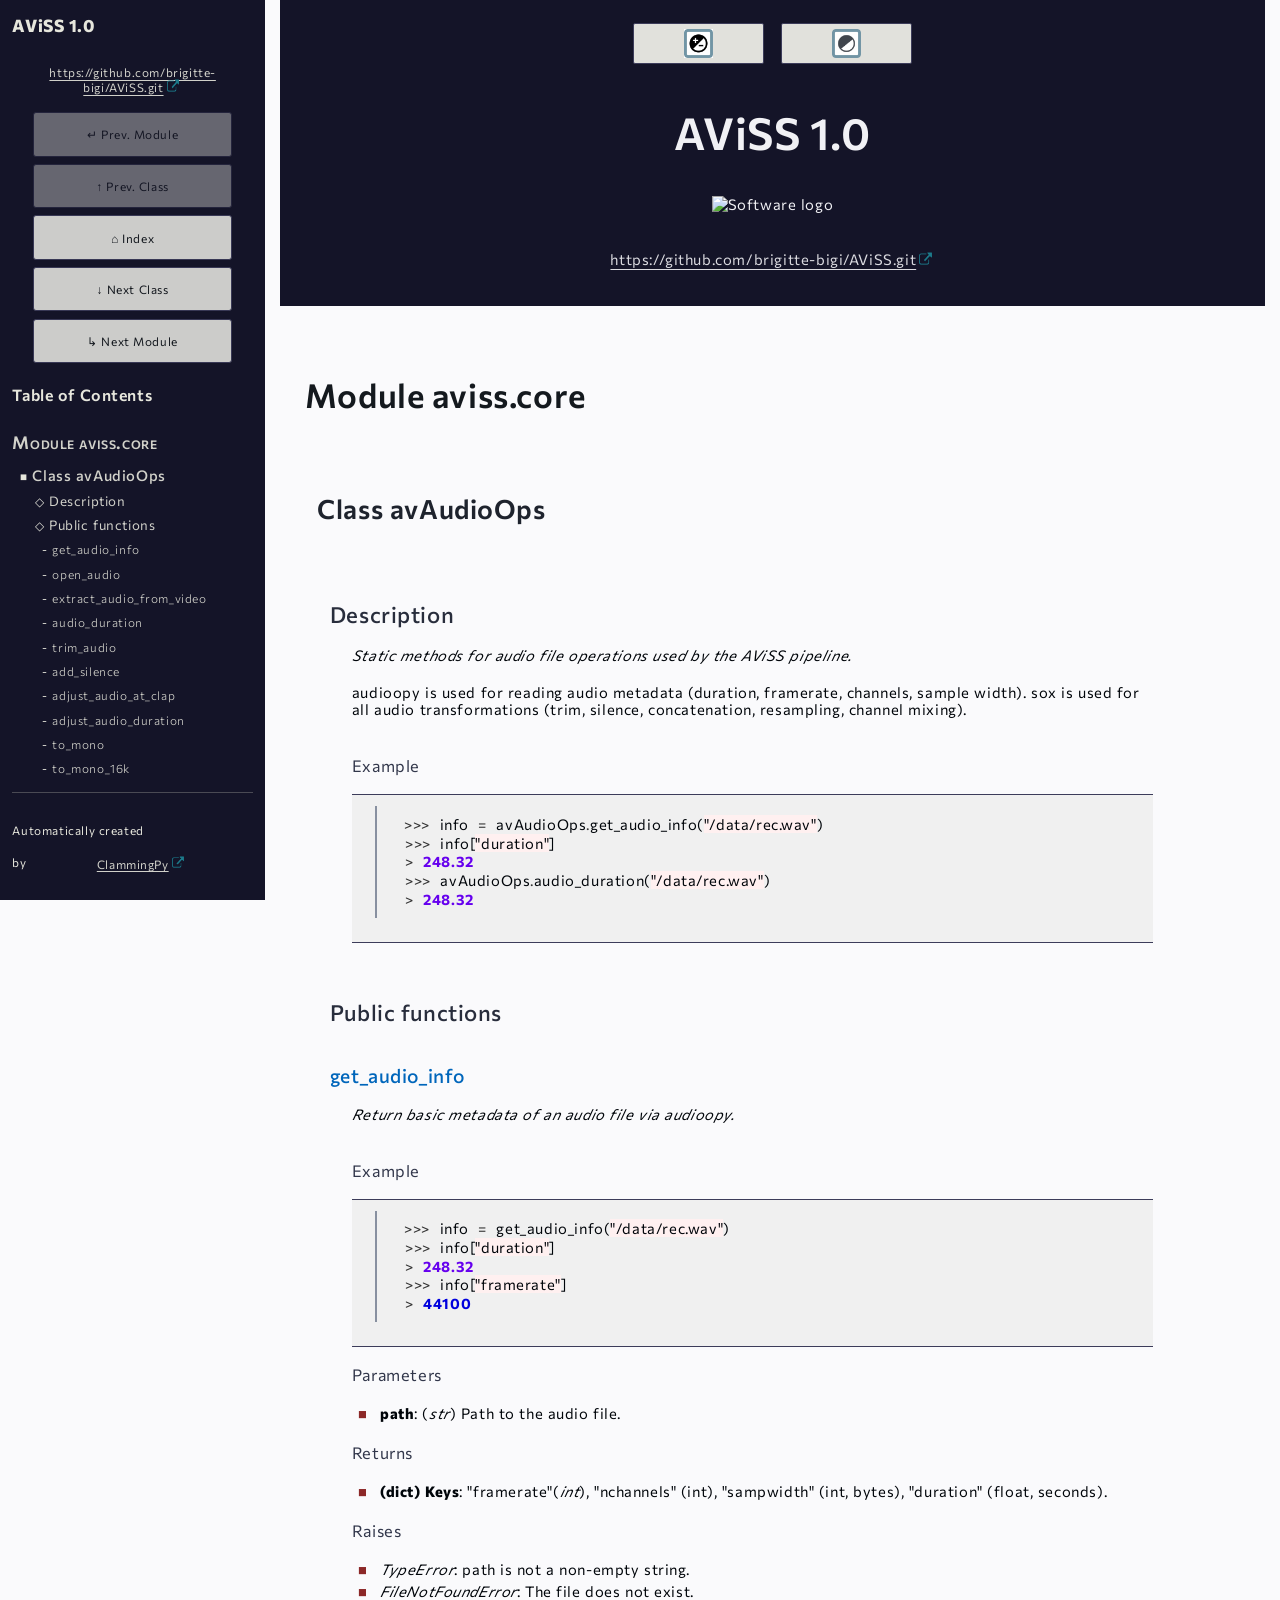
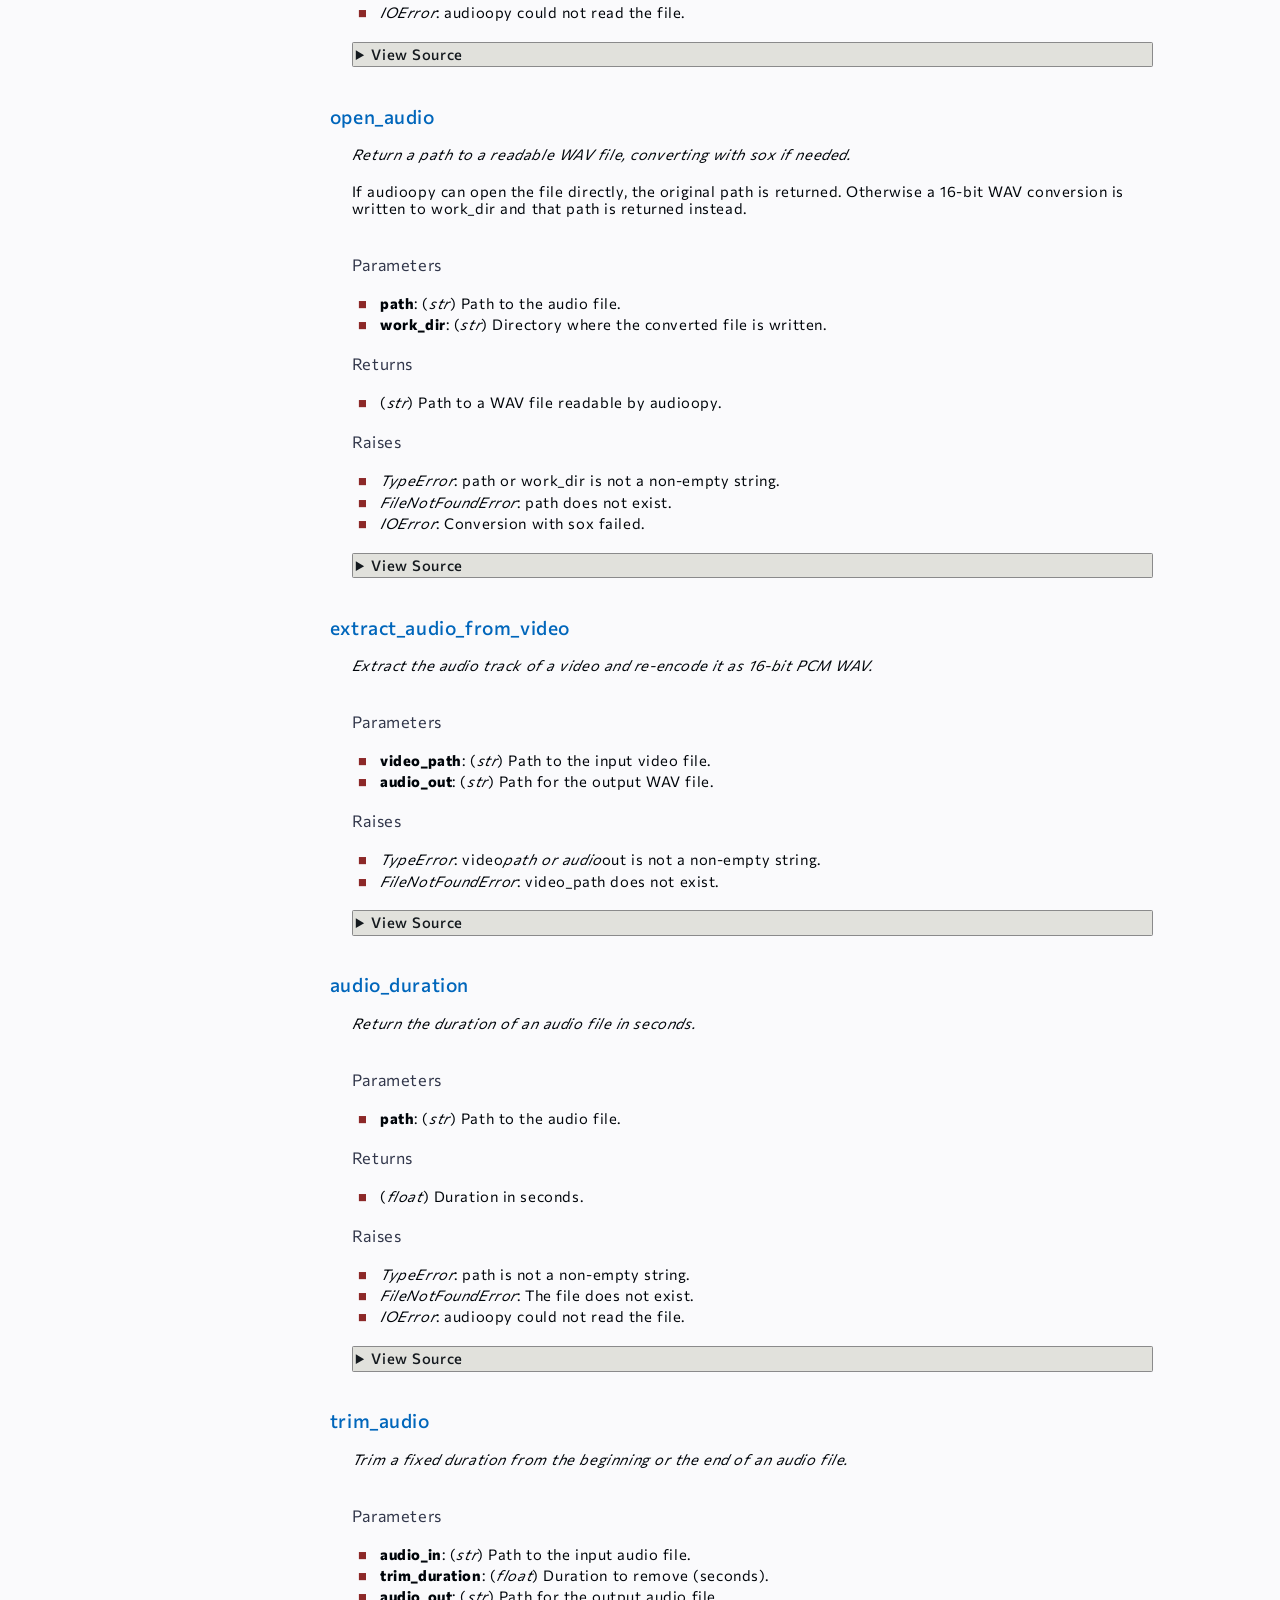
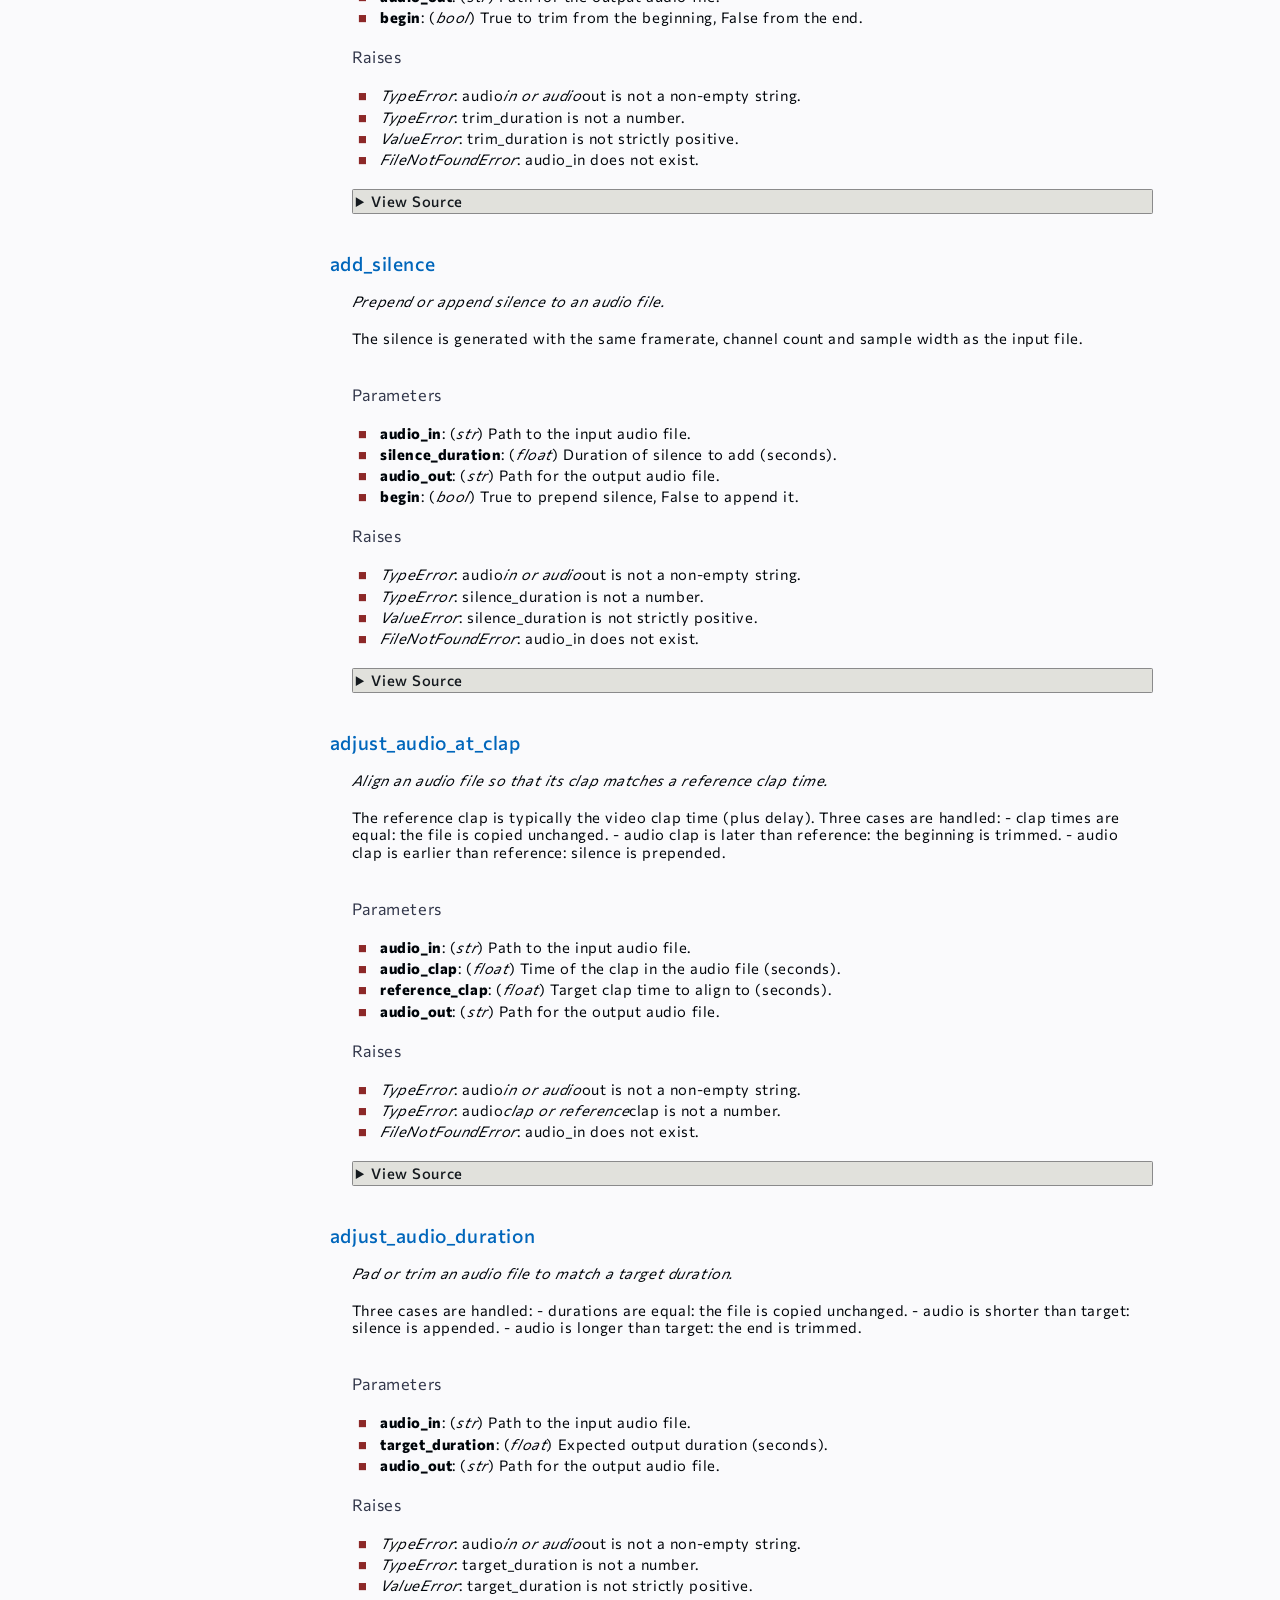
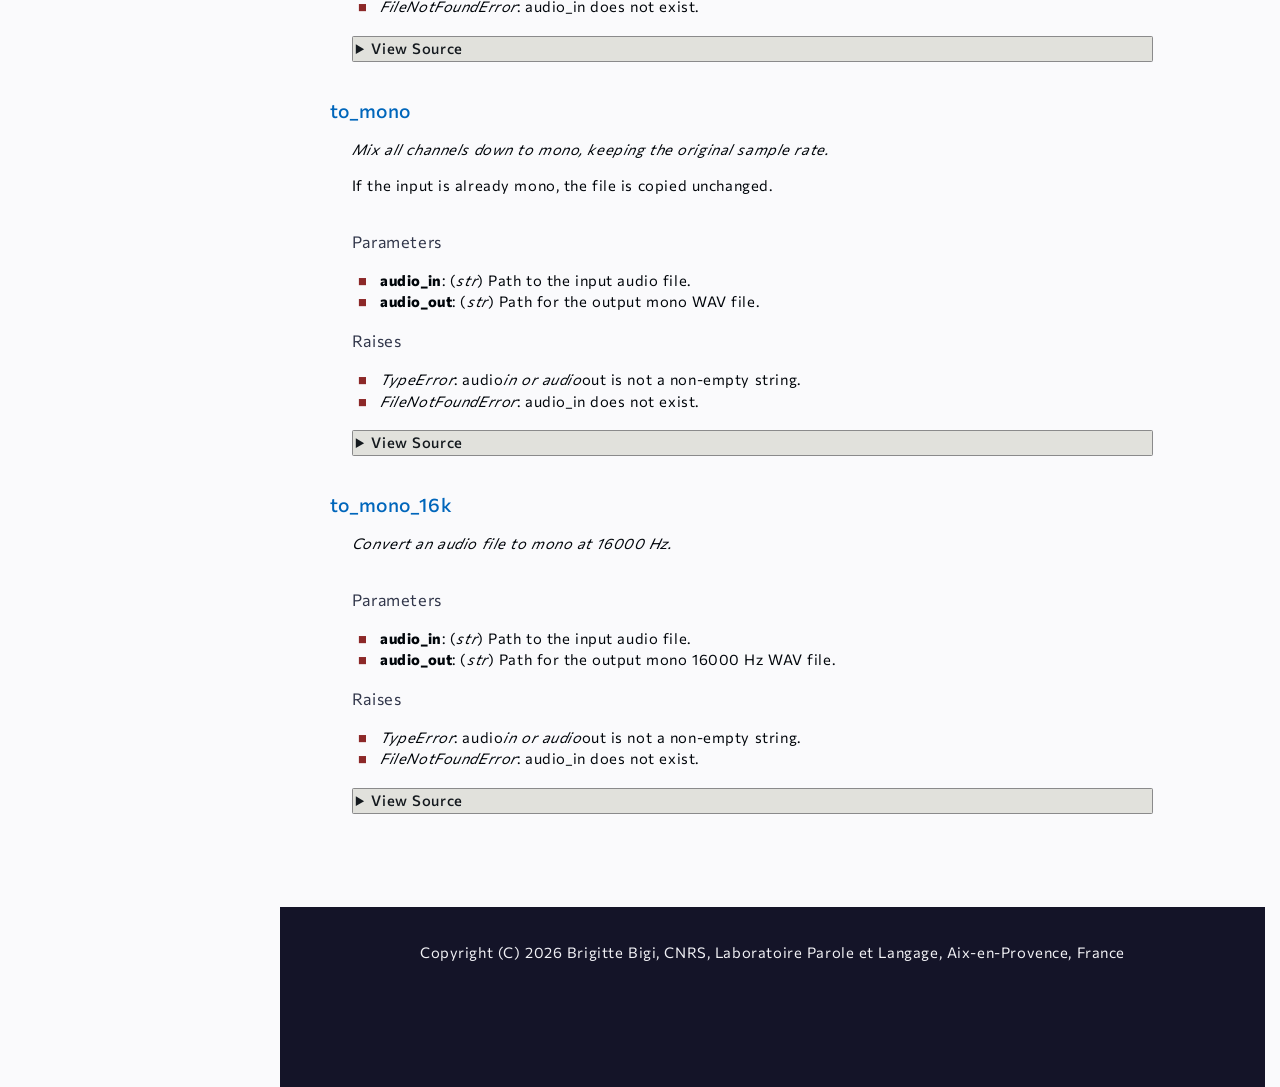
==== commit 5bc92401: "Fix error reporting and coverage configuration - Fix pipeline: error message now lists missing file " ====
--- a/docs/avAudioOps.html
+++ b/docs/avAudioOps.html
@@ -715,7 +715,7 @@
 <h4>to_mono_16k</h4>
 
     <article class="docstring">
-<p><em>Convert an audio file to mono at 16000 Hz for SPPAS processing.</em></p>
+<p><em>Convert an audio file to mono at 16000 Hz.</em></p>
 
 <h5>Parameters</h5>
 
@@ -740,7 +740,7 @@
     </summary>
 <div class="highlight"><pre><span></span><code><span class="nd">@staticmethod</span>
 <span class="k">def</span><span class="w"> </span><span class="nf">to_mono_16k</span><span class="p">(</span><span class="n">audio_in</span><span class="p">:</span> <span class="nb">str</span><span class="p">,</span> <span class="n">audio_out</span><span class="p">:</span> <span class="nb">str</span><span class="p">)</span> <span class="o">-&gt;</span> <span class="kc">None</span><span class="p">:</span>
-<span class="w">    </span><span class="sd">&quot;&quot;&quot;Convert an audio file to mono at 16000 Hz for SPPAS processing.</span>
+<span class="w">    </span><span class="sd">&quot;&quot;&quot;Convert an audio file to mono at 16000 Hz.</span>
 
 <span class="sd">        :param audio_in: (str) Path to the input audio file.</span>
 <span class="sd">        :param audio_out: (str) Path for the output mono 16000 Hz WAV file.</span>
